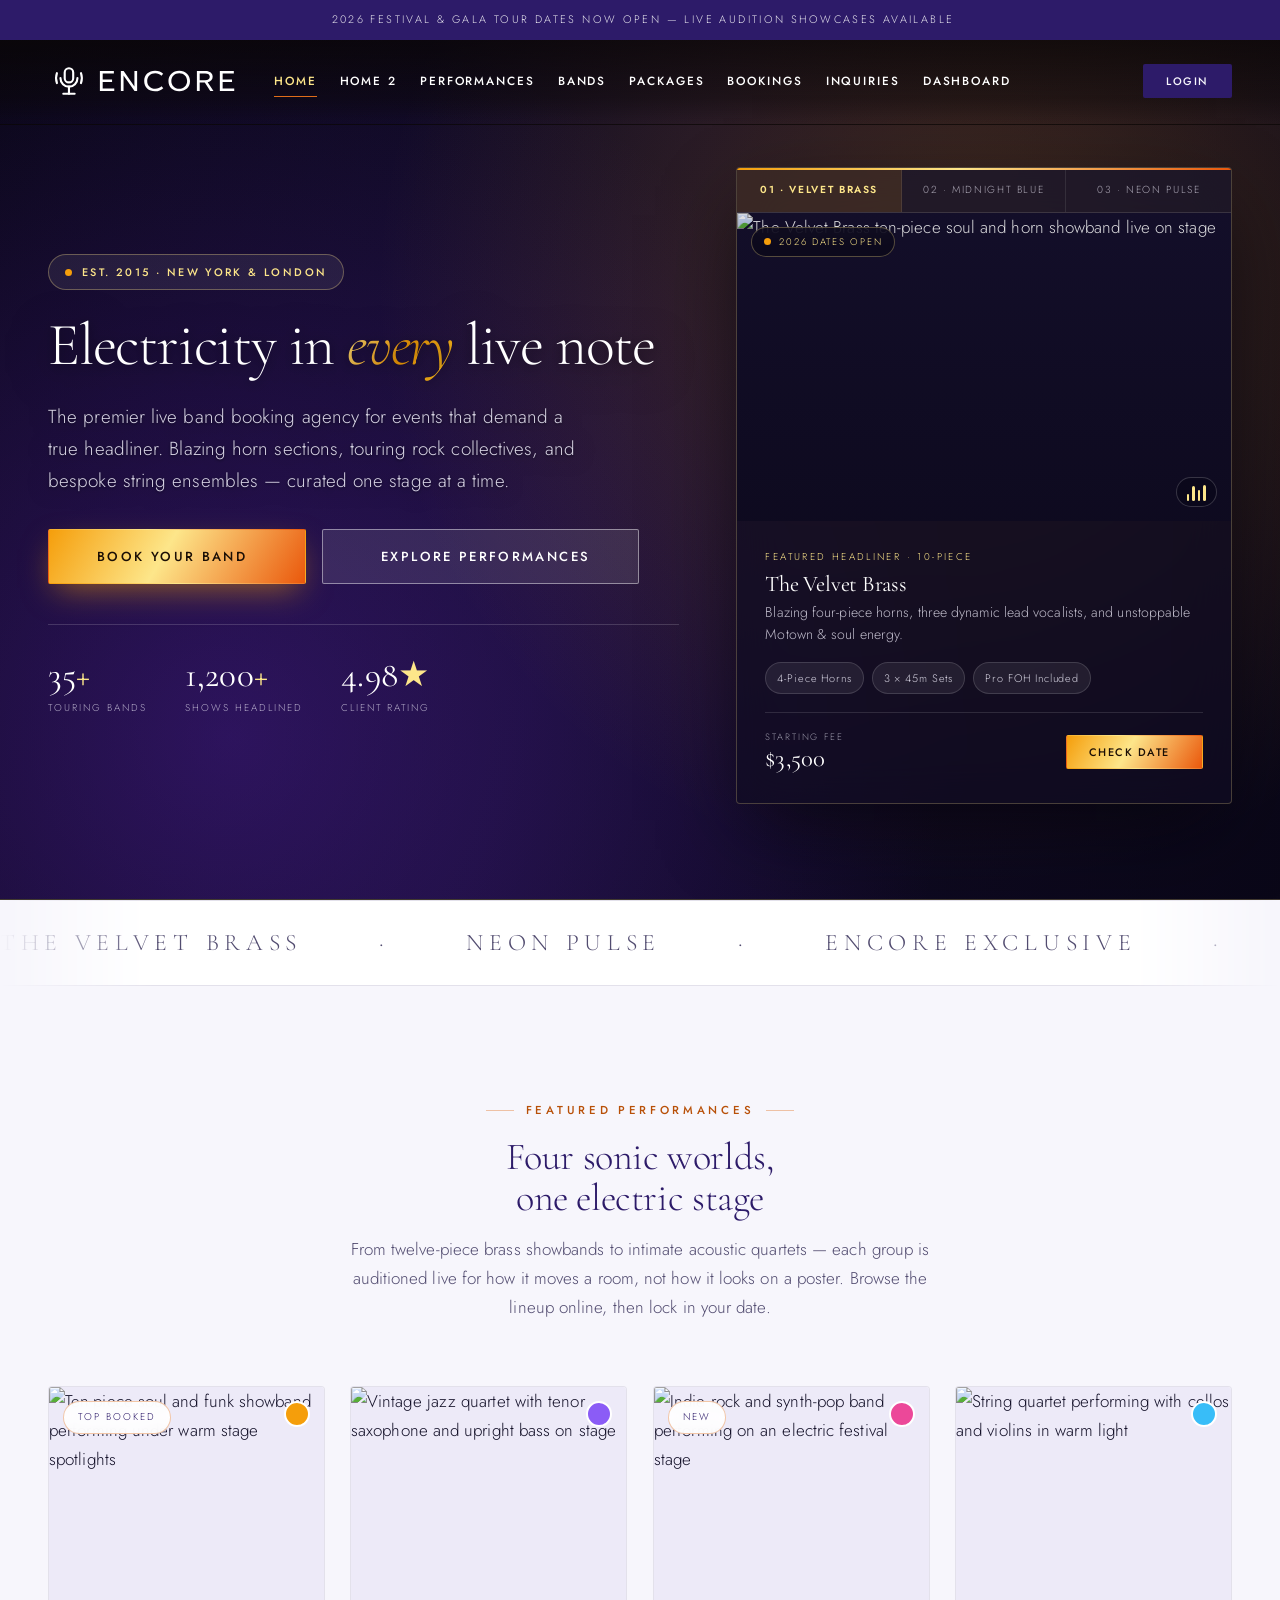
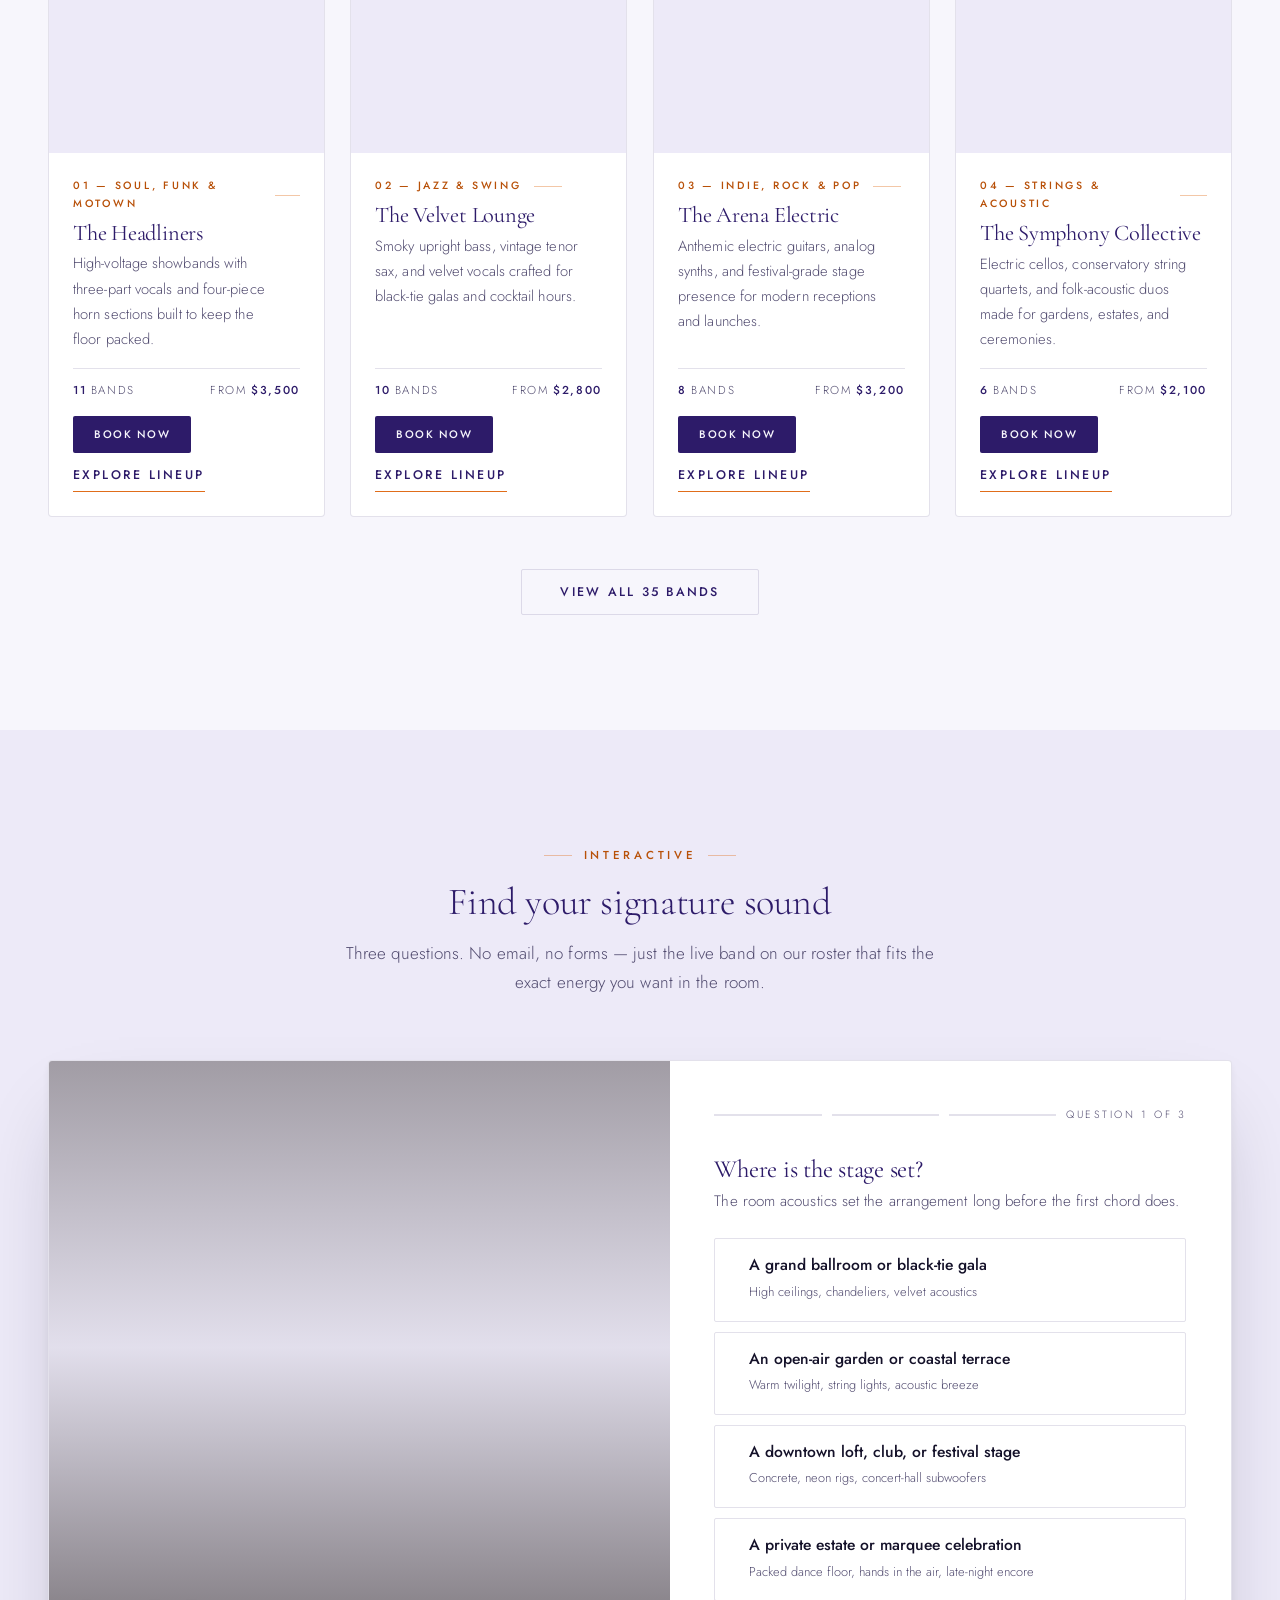
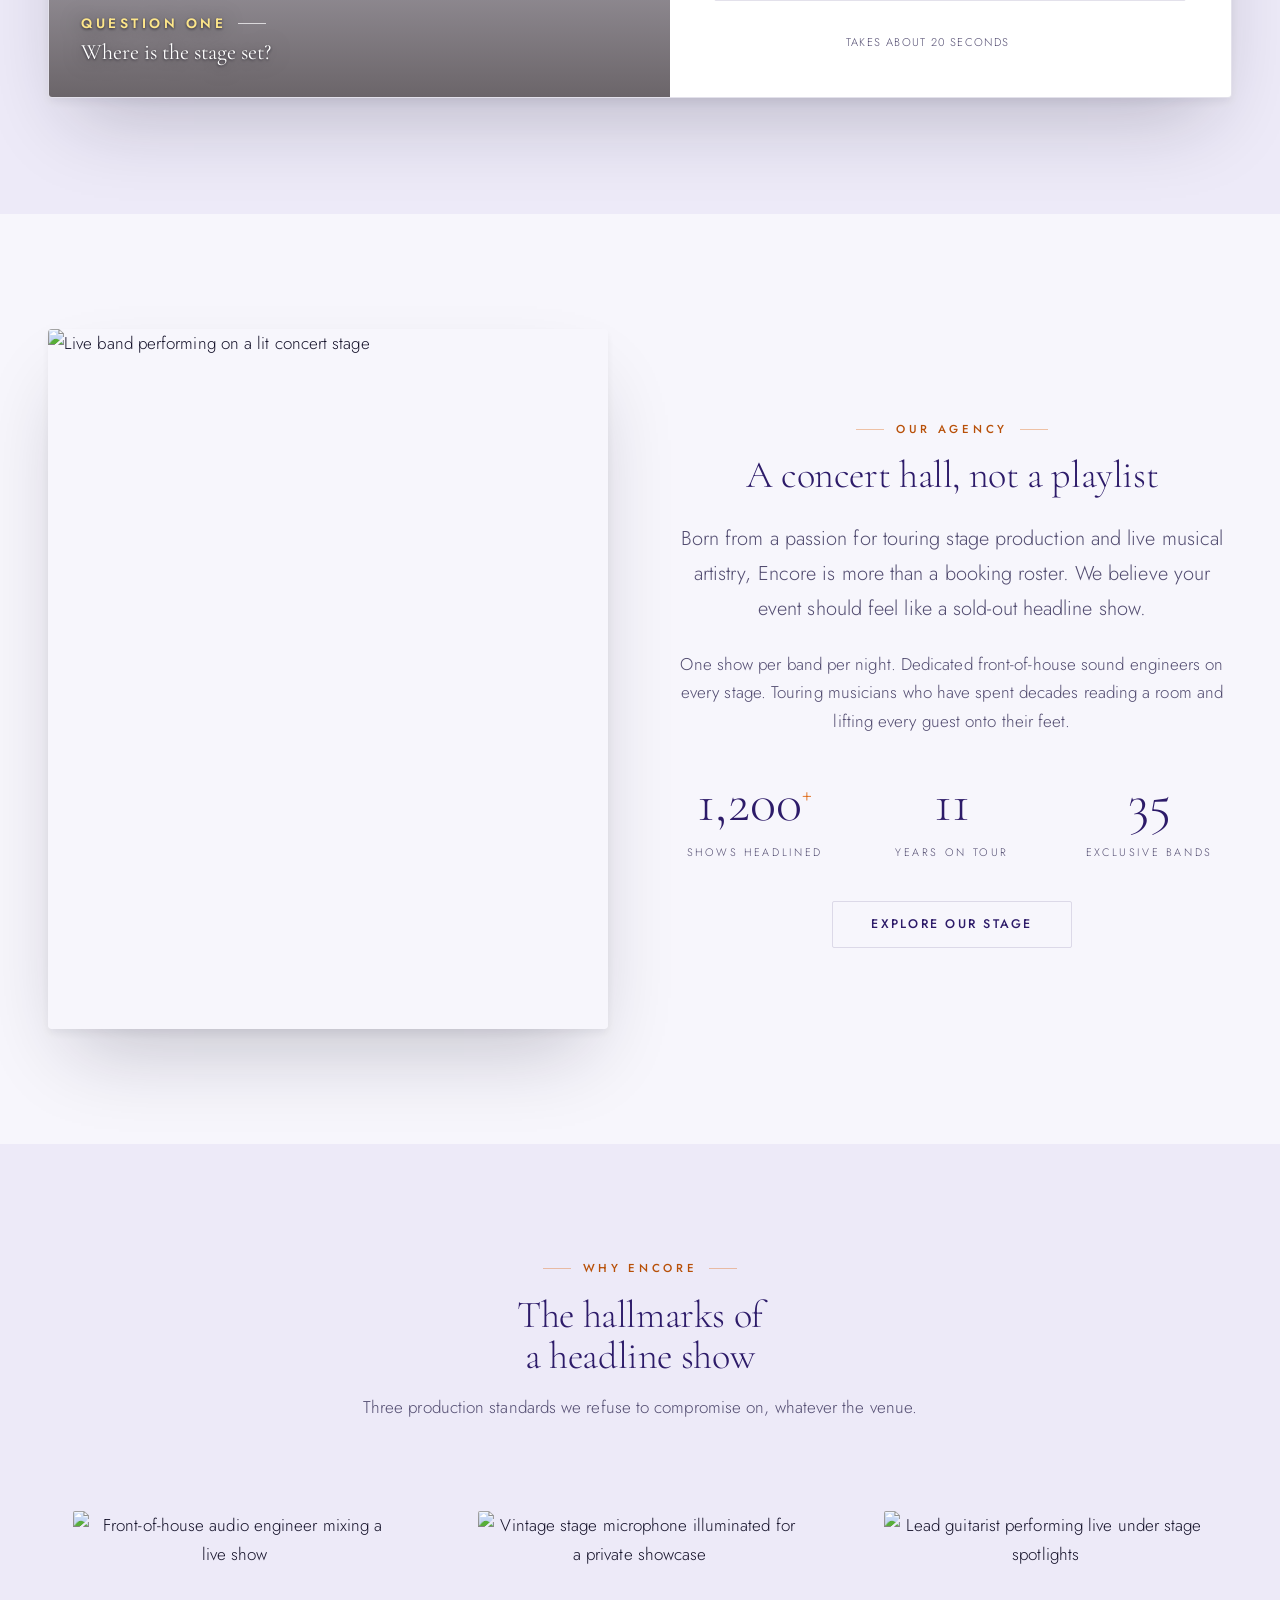
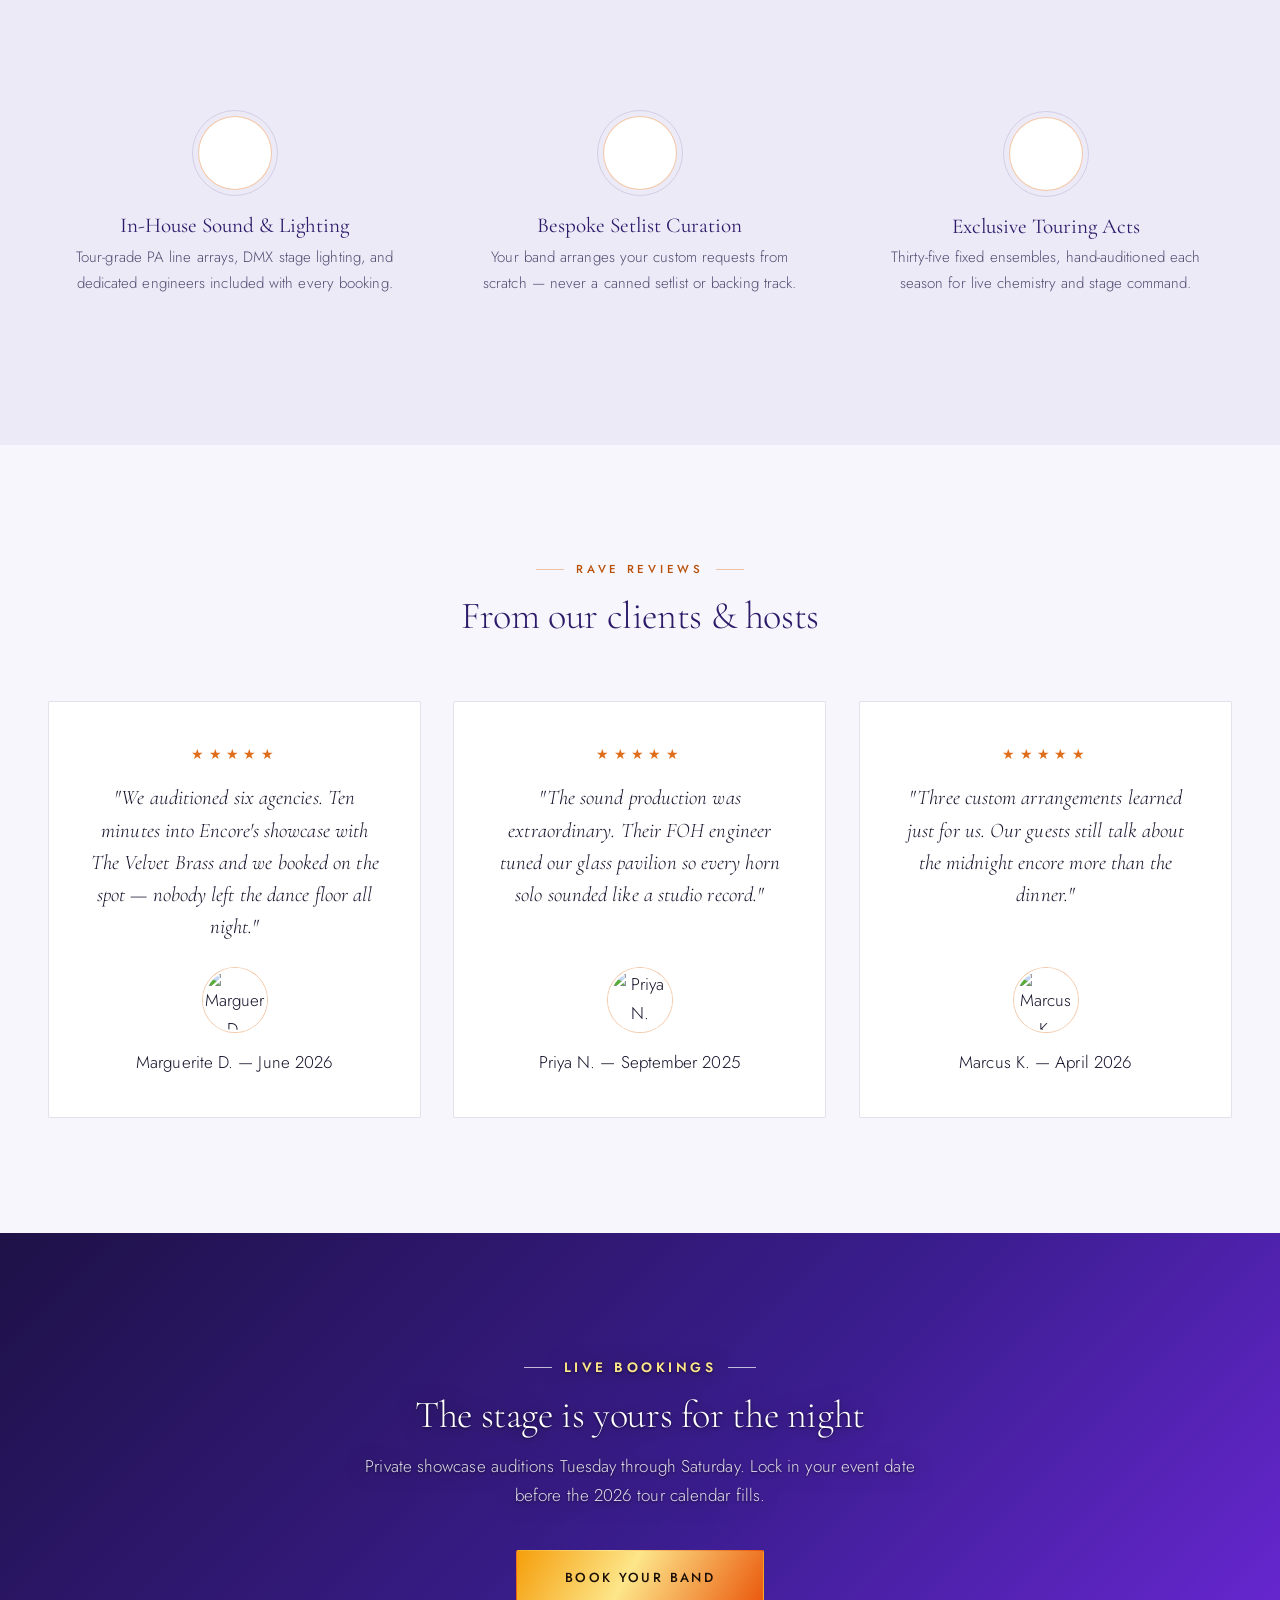
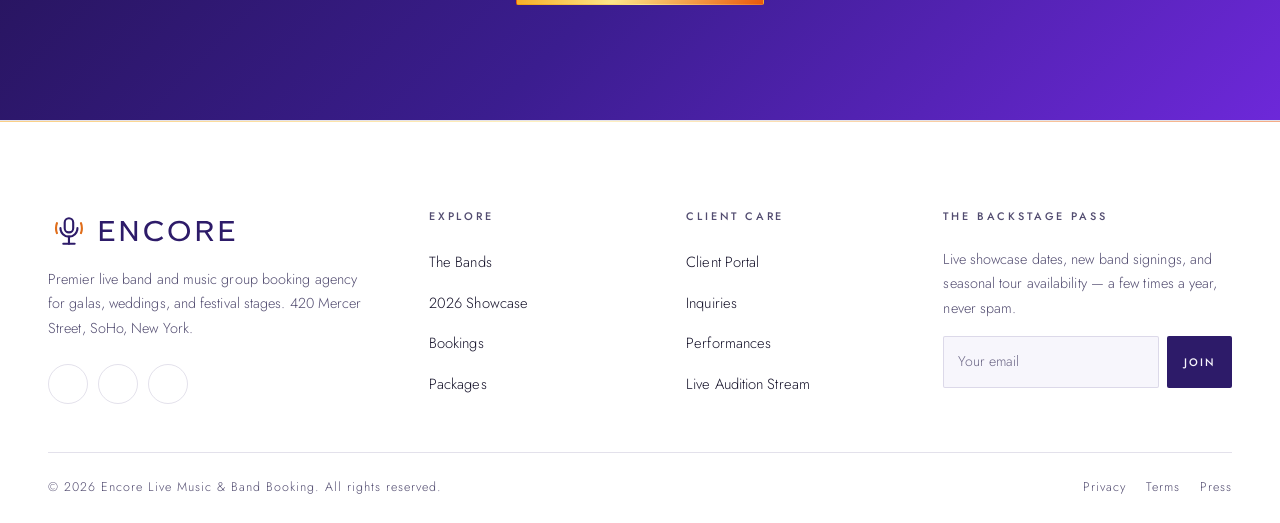
==== index.html @ 3a96b316 "First commit: Encore live band and music group booking website" ====
<!DOCTYPE html>
<html lang="en">

<head>
  <meta charset="UTF-8">
  <meta name="viewport" content="width=device-width, initial-scale=1.0">
  <title>Encore — Live Band &amp; Music Group Booking</title>
  <meta name="description"
    content="Premier live band and music group booking agency. Headliner showbands, jazz ensembles, indie rock acts, and full concert production for unforgettable events.">
  <link rel="preconnect" href="https://fonts.googleapis.com">
  <link rel="preconnect" href="https://fonts.gstatic.com" crossorigin>
  <link rel="icon" type="image/svg+xml" href="assets/images/favicon.svg">
  <link rel="stylesheet" href="assets/css/style.css">
  <link rel="stylesheet" href="assets/css/rtl.css">
  <script src="https://unpkg.com/@phosphor-icons/web"></script>
</head>

<body>
  <div class="scroll-progress"></div>

  <!-- Announcement -->
  <div class="topbar">
    <i class="ph-light ph-sparkle"></i> 2026 Festival &amp; Gala Tour Dates Now Open — Live Audition Showcases Available
  </div>

  <!-- Navbar -->
  <header class="navbar">
    <div class="container nav-container">
      <a href="index.html" class="nav-logo"><img src="assets/images/encore-logo.svg" alt="Encore Live Band Booking" class="logo-img" width="197" height="40"></a>

      <nav class="nav-menu">
        <a href="index.html" class="nav-link active">Home</a>
        <a href="home2.html" class="nav-link">Home 2</a>
        <a href="performances.html" class="nav-link">Performances</a>
        <a href="bands.html" class="nav-link">Bands</a>
        <a href="packages.html" class="nav-link">Packages</a>
        <a href="bookings.html" class="nav-link">Bookings</a>
        <a href="inquiries.html" class="nav-link">Inquiries</a>
        <a href="dashboard.html" class="nav-link">Dashboard</a>
      </nav>

      <div class="nav-actions">
        <button class="icon-btn rtl-toggle" aria-label="Toggle text direction"><i
            class="ph-light ph-arrows-left-right"></i></button>
        <button class="icon-btn theme-toggle" aria-label="Toggle theme"><i class="ph-light ph-moon"></i></button>
        <a href="login.html" class="btn btn-primary btn-sm nav-cta">Login</a>
        <button class="icon-btn hamburger" aria-label="Open menu" aria-expanded="false"><i
            class="ph-light ph-list"></i></button>
      </div>
    </div>
  </header>

  <!-- Mobile Drawer -->
  <div class="mobile-drawer">
    <button class="icon-btn drawer-close" aria-label="Close menu"><i class="ph-light ph-x"></i></button>
    <nav class="drawer-menu">
      <a href="index.html" class="drawer-link active">Home</a>
      <a href="home2.html" class="drawer-link">Home 2</a>
      <a href="performances.html" class="drawer-link">Performances</a>
      <a href="bands.html" class="drawer-link">Bands</a>
      <a href="packages.html" class="drawer-link">Packages</a>
      <a href="bookings.html" class="drawer-link">Bookings</a>
      <a href="inquiries.html" class="drawer-link">Inquiries</a>
      <a href="dashboard.html" class="drawer-link">Dashboard</a>
    </nav>
    <div class="drawer-actions">
      <button class="icon-btn rtl-toggle" aria-label="Toggle text direction"><i
          class="ph-light ph-arrows-left-right"></i></button>
      <button class="icon-btn theme-toggle" aria-label="Toggle theme"><i class="ph-light ph-moon"></i></button>
      <a href="login.html" class="btn btn-primary btn-sm">Login</a>
    </div>
  </div>
  <div class="overlay"></div>

  <!-- Hero -->
  <section class="hero">
    <div class="hero-media" style="background-image: url('https://images.unsplash.com/photo-1501386761578-eac5c94b800a?q=80&w=2070&auto=format&fit=crop');">
    </div>
    <div class="container hero-grid">
      <div class="hero-content fade-in">
        <span class="hero-badge"><span class="live-dot" aria-hidden="true"></span> Est. 2015 &middot; New York &amp; London</span>
        <h1>Electricity in <em>every</em> live note</h1>
        <p>The premier live band booking agency for events that demand a true headliner. Blazing horn sections, touring
          rock collectives, and bespoke string ensembles — curated one stage at a time.</p>
        <div class="hero-actions">
          <a href="bookings.html" class="btn btn-gold btn-lg">Book Your Band <i class="ph-light ph-arrow-right"></i></a>
          <a href="#collections" class="btn btn-light btn-lg"><i class="ph-light ph-play-circle"></i> Explore Performances</a>
        </div>

        <div class="hero-metrics">
          <div>
            <div class="hero-metric-num">35<span>+</span></div>
            <div class="hero-metric-label">Touring Bands</div>
          </div>
          <div>
            <div class="hero-metric-num">1,200<span>+</span></div>
            <div class="hero-metric-label">Shows Headlined</div>
          </div>
          <div>
            <div class="hero-metric-num">4.98<span>★</span></div>
            <div class="hero-metric-label">Client Rating</div>
          </div>
        </div>
      </div>

      <!-- VIP Headliner Spotlight Deck -->
      <aside class="hero-showcase fade-in" data-hero-deck aria-label="Featured live bands">
        <div class="hero-deck-tabs" role="tablist" aria-label="Select featured band">
          <button type="button" class="hero-deck-tab is-active" role="tab" aria-selected="true" data-act="velvet">01 · Velvet Brass</button>
          <button type="button" class="hero-deck-tab" role="tab" aria-selected="false" data-act="midnight">02 · Midnight Blue</button>
          <button type="button" class="hero-deck-tab" role="tab" aria-selected="false" data-act="neon">03 · Neon Pulse</button>
        </div>

        <div class="hero-deck-media">
          <span class="hero-deck-status"><span class="live-dot" aria-hidden="true"></span> <span data-deck-status>2026 Dates Open</span></span>
          <img src="https://images.unsplash.com/photo-1459749411175-04bf5292ceea?q=80&w=1200&auto=format&fit=crop"
            alt="The Velvet Brass ten-piece soul and horn showband live on stage" data-deck-img>
          <div class="eq-bars" aria-hidden="true">
            <span></span><span></span><span></span><span></span>
          </div>
        </div>

        <div class="hero-deck-body">
          <span class="hero-deck-tag" data-deck-tag>Featured Headliner &middot; 10-Piece</span>
          <h3 data-deck-name>The Velvet Brass</h3>
          <p class="hero-deck-desc" data-deck-desc>Blazing four-piece horns, three dynamic lead vocalists, and unstoppable Motown &amp; soul energy.</p>
          <div class="hero-deck-specs" data-deck-specs>
            <span>4-Piece Horns</span>
            <span>3 &times; 45m Sets</span>
            <span>Pro FOH Included</span>
          </div>
          <div class="hero-deck-foot">
            <div class="hero-deck-price">
              <small>Starting Fee</small>
              <strong data-deck-price>$3,500</strong>
            </div>
            <a href="bookings.html?gown=The%20Velvet%20Brass&amp;order=1" class="btn btn-gold btn-sm" data-deck-cta>Check Date <i class="ph-light ph-arrow-right"></i></a>
          </div>
        </div>
      </aside>
    </div>
  </section>

  <!-- Band & Roster marquee -->
  <div class="marquee" aria-hidden="true">
    <div class="marquee-track">
      <span>The Velvet Brass</span><span>&middot;</span><span>Neon Pulse</span><span>&middot;</span>
      <span>Encore Exclusive</span><span>&middot;</span><span>Midnight Blue Quartet</span><span>&middot;</span>
      <span>Aether Strings</span><span>&middot;</span>
      <span>The Velvet Brass</span><span>&middot;</span><span>Neon Pulse</span><span>&middot;</span>
      <span>Encore Exclusive</span><span>&middot;</span><span>Midnight Blue Quartet</span><span>&middot;</span>
      <span>Aether Strings</span><span>&middot;</span>
    </div>
  </div>

  <!-- Featured Performance Lineups -->
  <section class="section" id="collections">
    <div class="container">
      <div class="section-header" data-reveal>
        <span class="eyebrow">Featured Performances</span>
        <h2>Four sonic worlds, one electric stage</h2>
        <p>From twelve-piece brass showbands to intimate acoustic quartets — each group is auditioned live for how it
          moves a room, not how it looks on a poster. Browse the lineup online, then lock in your date.</p>
      </div>

      <div class="collection-cards">
        <article class="collection-card" data-reveal style="--delay: 0ms">
          <a href="bands.html#classic" class="collection-media">
            <span class="badge badge-float">Top Booked</span>
            <span class="collection-swatch" style="background:#F59E0B" aria-hidden="true"></span>
            <img src="https://images.unsplash.com/photo-1459749411175-04bf5292ceea?q=80&w=1200&auto=format&fit=crop"
              alt="Ten-piece soul and funk showband performing under warm stage spotlights" loading="lazy">
          </a>
          <div class="collection-body">
            <span class="eyebrow eyebrow-start">01 — Soul, Funk &amp; Motown</span>
            <h3>The Headliners</h3>
            <p>High-voltage showbands with three-part vocals and four-piece horn sections built to keep the floor packed.</p>
            <div class="collection-meta"><span><b>11</b> bands</span><span>From <b>$3,500</b></span></div>
            <div class="collection-actions">
              <a href="bookings.html?collection=The%20Headliners&amp;order=1"
                class="btn btn-primary btn-sm">Book Now</a>
              <a href="bands.html#classic" class="link-underline">Explore Lineup</a>
            </div>
          </div>
        </article>

        <article class="collection-card" data-reveal style="--delay: 100ms">
          <a href="bands.html#romantic" class="collection-media">
            <span class="collection-swatch" style="background:#8B5CF6" aria-hidden="true"></span>
            <img src="https://images.unsplash.com/photo-1511192336575-5a79af67a629?q=80&w=1200&auto=format&fit=crop"
              alt="Vintage jazz quartet with tenor saxophone and upright bass on stage" loading="lazy">
          </a>
          <div class="collection-body">
            <span class="eyebrow eyebrow-start">02 — Jazz &amp; Swing</span>
            <h3>The Velvet Lounge</h3>
            <p>Smoky upright bass, vintage tenor sax, and velvet vocals crafted for black-tie galas and cocktail hours.</p>
            <div class="collection-meta"><span><b>10</b> bands</span><span>From <b>$2,800</b></span></div>
            <div class="collection-actions">
              <a href="bookings.html?collection=The%20Velvet%20Lounge&amp;order=1"
                class="btn btn-primary btn-sm">Book Now</a>
              <a href="bands.html#romantic" class="link-underline">Explore Lineup</a>
            </div>
          </div>
        </article>

        <article class="collection-card" data-reveal style="--delay: 200ms">
          <a href="bands.html#modern" class="collection-media">
            <span class="badge badge-float">New</span>
            <span class="collection-swatch" style="background:#EC4899" aria-hidden="true"></span>
            <img src="https://images.unsplash.com/photo-1470225620780-dba8ba36b745?q=80&w=1200&auto=format&fit=crop"
              alt="Indie rock and synth-pop band performing on an electric festival stage" loading="lazy">
          </a>
          <div class="collection-body">
            <span class="eyebrow eyebrow-start">03 — Indie, Rock &amp; Pop</span>
            <h3>The Arena Electric</h3>
            <p>Anthemic electric guitars, analog synths, and festival-grade stage presence for modern receptions and launches.</p>
            <div class="collection-meta"><span><b>8</b> bands</span><span>From <b>$3,200</b></span></div>
            <div class="collection-actions">
              <a href="bookings.html?collection=The%20Arena%20Electric&amp;order=1"
                class="btn btn-primary btn-sm">Book Now</a>
              <a href="bands.html#modern" class="link-underline">Explore Lineup</a>
            </div>
          </div>
        </article>

        <article class="collection-card" data-reveal style="--delay: 300ms">
          <a href="bands.html#ethereal" class="collection-media">
            <span class="collection-swatch" style="background:#38BDF8" aria-hidden="true"></span>
            <img src="https://images.unsplash.com/photo-1465847899084-d164df4dedc6?q=80&w=1200&auto=format&fit=crop"
              alt="String quartet performing with cellos and violins in warm light" loading="lazy">
          </a>
          <div class="collection-body">
            <span class="eyebrow eyebrow-start">04 — Strings &amp; Acoustic</span>
            <h3>The Symphony Collective</h3>
            <p>Electric cellos, conservatory string quartets, and folk-acoustic duos made for gardens, estates, and ceremonies.</p>
            <div class="collection-meta"><span><b>6</b> bands</span><span>From <b>$2,100</b></span></div>
            <div class="collection-actions">
              <a href="bookings.html?collection=The%20Symphony%20Collective&amp;order=1"
                class="btn btn-primary btn-sm">Book Now</a>
              <a href="bands.html#ethereal" class="link-underline">Explore Lineup</a>
            </div>
          </div>
        </article>
      </div>

      <div class="section-foot" data-reveal>
        <a href="bands.html" class="btn btn-outline">View All 35 Bands</a>
      </div>
    </div>
  </section>

  <!-- ===================================================
       INTERACTIVE — Sound & Band Finder
       =================================================== -->
  <section class="section section-alt" id="finder">
    <div class="container">
      <div class="section-header" data-reveal>
        <span class="eyebrow">Interactive</span>
        <h2>Find your signature sound</h2>
        <p>Three questions. No email, no forms — just the live band on our roster that fits the exact energy you want in
          the room.</p>
      </div>

      <div class="finder" data-finder data-reveal="zoom">

        <!-- Visual side -->
        <div class="finder-visual">
          <div class="fv-img is-active" data-key="classic"
            style="background-image: url('https://images.unsplash.com/photo-1501386761578-eac5c94b800a?q=80&w=1600&auto=format&fit=crop');">
          </div>
          <div class="fv-img" data-key="romantic"
            style="background-image: url('https://images.unsplash.com/photo-1511192336575-5a79af67a629?q=80&w=1600&auto=format&fit=crop');">
          </div>
          <div class="fv-img" data-key="modern"
            style="background-image: url('https://images.unsplash.com/photo-1470225620780-dba8ba36b745?q=80&w=1600&auto=format&fit=crop');">
          </div>
          <div class="fv-img" data-key="ethereal"
            style="background-image: url('https://images.unsplash.com/photo-1465847899084-d164df4dedc6?q=80&w=1600&auto=format&fit=crop');">
          </div>

          <div class="finder-visual-caption">
            <span class="eyebrow eyebrow-start" data-fv-tag>Encore Roster</span>
            <h4 data-fv-title>Your soundcheck begins here</h4>
          </div>
        </div>

        <!-- Panel side -->
        <div class="finder-panel">
          <div class="finder-progress">
            <span class="dot"></span>
            <span class="dot"></span>
            <span class="dot"></span>
            <span class="finder-step-count">Question 1 of 3</span>
          </div>

          <!-- Step 1 -->
          <div class="finder-step is-active" data-visual="classic" data-cap-tag="Question one"
            data-cap-title="Where is the stage set?">
            <h3>Where is the stage set?</h3>
            <p>The room acoustics set the arrangement long before the first chord does.</p>
            <div class="finder-options">
              <button type="button" class="finder-option" data-value="romantic">
                <i class="ph-light ph-champagne"></i>
                <span><strong>A grand ballroom or black-tie gala</strong><small>High ceilings, chandeliers, velvet
                    acoustics</small></span>
                <i class="ph-light ph-caret-right chev"></i>
              </button>
              <button type="button" class="finder-option" data-value="ethereal">
                <i class="ph-light ph-tree-palm"></i>
                <span><strong>An open-air garden or coastal terrace</strong><small>Warm twilight, string lights, acoustic
                    breeze</small></span>
                <i class="ph-light ph-caret-right chev"></i>
              </button>
              <button type="button" class="finder-option" data-value="modern">
                <i class="ph-light ph-buildings"></i>
                <span><strong>A downtown loft, club, or festival stage</strong><small>Concrete, neon rigs, concert-hall
                    subwoofers</small></span>
                <i class="ph-light ph-caret-right chev"></i>
              </button>
              <button type="button" class="finder-option" data-value="classic">
                <i class="ph-light ph-confetti"></i>
                <span><strong>A private estate or marquee celebration</strong><small>Packed dance floor, hands in the air,
                    late-night encore</small></span>
                <i class="ph-light ph-caret-right chev"></i>
              </button>
            </div>
          </div>

          <!-- Step 2 -->
          <div class="finder-step" data-visual="romantic" data-cap-tag="Question two"
            data-cap-title="What energy should fill the room?">
            <h3>What energy should fill the room?</h3>
            <p>Every event host describes the vibe differently. There is no wrong tempo.</p>
            <div class="finder-options">
              <button type="button" class="finder-option" data-value="classic">
                <i class="ph-light ph-fire"></i>
                <span><strong>Brass-powered and unstoppable</strong><small>Ten-piece funk, soul, and wall-to-wall
                    dancing</small></span>
                <i class="ph-light ph-caret-right chev"></i>
              </button>
              <button type="button" class="finder-option" data-value="romantic">
                <i class="ph-light ph-vinyl-record"></i>
                <span><strong>Smooth, vintage, cinematic</strong><small>Warm horns and upright swing you feel in your
                    chest</small></span>
                <i class="ph-light ph-caret-right chev"></i>
              </button>
              <button type="button" class="finder-option" data-value="modern">
                <i class="ph-light ph-lightning"></i>
                <span><strong>High-voltage festival rock &amp; pop</strong><small>Electric guitars, synth drops, stadium
                    choruses</small></span>
                <i class="ph-light ph-caret-right chev"></i>
              </button>
              <button type="button" class="finder-option" data-value="ethereal">
                <i class="ph-light ph-music-notes"></i>
                <span><strong>Intimate, soaring, unplugged</strong><small>Layered strings and harmonies that hush the
                    crowd</small></span>
                <i class="ph-light ph-caret-right chev"></i>
              </button>
            </div>
          </div>

          <!-- Step 3 -->
          <div class="finder-step" data-visual="modern" data-cap-tag="Question three"
            data-cap-title="What moment do you want remembered?">
            <h3>What moment do you want remembered?</h3>
            <p>The one highlight your guests talk about on the ride home.</p>
            <div class="finder-options">
              <button type="button" class="finder-option" data-value="romantic">
                <i class="ph-light ph-microphone-stage"></i>
                <span><strong>The opening spotlight</strong><small>The first saxophone solo that turns every head in the
                    room</small></span>
                <i class="ph-light ph-caret-right chev"></i>
              </button>
              <button type="button" class="finder-option" data-value="classic">
                <i class="ph-light ph-speaker-high"></i>
                <span><strong>The packed encore</strong><small>Two hundred guests chanting for one last song at
                    midnight</small></span>
                <i class="ph-light ph-caret-right chev"></i>
              </button>
              <button type="button" class="finder-option" data-value="modern">
                <i class="ph-light ph-guitar"></i>
                <span><strong>The midnight mashup</strong><small>Seamless live transitions and electric guitar
                    solos</small></span>
                <i class="ph-light ph-caret-right chev"></i>
              </button>
              <button type="button" class="finder-option" data-value="ethereal">
                <i class="ph-light ph-sun-horizon"></i>
                <span><strong>The golden-hour serenade</strong><small>Cello and acoustic harmonies as the sun goes
                    down</small></span>
                <i class="ph-light ph-caret-right chev"></i>
              </button>
            </div>
          </div>

          <!-- Result -->
          <div class="finder-result">
            <span class="result-tag" data-result-tag>Your headliner match</span>
            <h3 data-result-name>The Velvet Brass</h3>
            <p class="result-copy" data-result-copy></p>

            <dl class="result-meta" data-result-meta></dl>

            <div class="finder-result-actions">
              <a href="bookings.html" class="btn btn-primary" data-result-book>Book this band</a>
              <a href="bands.html" class="btn btn-outline">See the full roster</a>
            </div>
          </div>

          <div class="finder-foot">
            <button type="button" class="finder-back is-hidden">
              <i class="ph-light ph-arrow-left"></i> Back
            </button>
            <span class="finder-hint">Takes about 20 seconds</span>
            <button type="button" class="finder-back" data-finder-restart>
              Start over <i class="ph-light ph-arrow-clockwise"></i>
            </button>
          </div>
        </div>
      </div>
    </div>
  </section>

  <!-- Our Story -->
  <section class="section">
    <div class="container">
      <div class="split split-story">
        <div data-reveal="left">
          <img src="https://images.unsplash.com/photo-1516450360452-9312f5e86fc7?q=80&w=1200&auto=format&fit=crop" alt="Live band performing on a lit concert stage"
            style="border-radius: var(--radius-lg); box-shadow: var(--shadow-lg); aspect-ratio: 4/5; object-fit: cover; width: 100%;">
        </div>
        <div data-reveal="right">
          <span class="eyebrow eyebrow-start">Our Agency</span>
          <h2 style="margin-bottom: var(--spacing-3);">A concert hall, not a playlist</h2>
          <p class="lead" style="margin-bottom: var(--spacing-3);">
            Born from a passion for touring stage production and live musical artistry, Encore is more than a booking
            roster. We believe your event should feel like a sold-out headline show.
          </p>
          <p style="color: var(--muted); margin-bottom: var(--spacing-5);">
            One show per band per night. Dedicated front-of-house sound engineers on every stage. Touring musicians who
            have spent decades reading a room and lifting every guest onto their feet.
          </p>

          <div class="stats-row" style="text-align: left; margin-bottom: var(--spacing-5);">
            <div>
              <div class="stat-num"><span data-count="1200">0</span><sup>+</sup></div>
              <div class="stat-label">Shows headlined</div>
            </div>
            <div>
              <div class="stat-num"><span data-count="11">0</span></div>
              <div class="stat-label">Years on tour</div>
            </div>
            <div>
              <div class="stat-num"><span data-count="35">0</span></div>
              <div class="stat-label">Exclusive bands</div>
            </div>
          </div>

          <a href="performances.html" class="btn btn-outline">Explore Our Stage</a>
        </div>
      </div>
    </div>
  </section>

  <!-- Why Encore -->
  <section class="section section-alt">
    <div class="container">
      <div class="section-header" data-reveal>
        <span class="eyebrow">Why Encore</span>
        <h2>The hallmarks of a headline show</h2>
        <p>Three production standards we refuse to compromise on, whatever the venue.</p>
      </div>

      <div class="features-grid">
        <div class="feature" data-reveal style="--delay: 0ms">
          <div class="feature-media"><img src="https://images.unsplash.com/photo-1598488035139-bdbb2231ce04?q=80&w=1000&auto=format&fit=crop"
              alt="Front-of-house audio engineer mixing a live show" loading="lazy"></div>
          <div class="feature-icon"><i class="ph-light ph-faders"></i></div>
          <h4>In-House Sound &amp; Lighting</h4>
          <p>Tour-grade PA line arrays, DMX stage lighting, and dedicated engineers included with every booking.</p>
        </div>
        <div class="feature" data-reveal style="--delay: 100ms">
          <div class="feature-media"><img src="https://images.unsplash.com/photo-1511671782779-c97d3d27a1d4?q=80&w=1000&auto=format&fit=crop"
              alt="Vintage stage microphone illuminated for a private showcase" loading="lazy"></div>
          <div class="feature-icon"><i class="ph-light ph-microphone-stage"></i></div>
          <h4>Bespoke Setlist Curation</h4>
          <p>Your band arranges your custom requests from scratch — never a canned setlist or backing track.</p>
        </div>
        <div class="feature" data-reveal style="--delay: 200ms">
          <div class="feature-media"><img src="https://images.unsplash.com/photo-1493225457124-a3eb161ffa5f?q=80&w=1000&auto=format&fit=crop"
              alt="Lead guitarist performing live under stage spotlights" loading="lazy"></div>
          <div class="feature-icon"><i class="ph-light ph-crown"></i></div>
          <h4>Exclusive Touring Acts</h4>
          <p>Thirty-five fixed ensembles, hand-auditioned each season for live chemistry and stage command.</p>
        </div>

      </div>
    </div>
  </section>

  <!-- Testimonials -->
  <section class="section">
    <div class="container">
      <div class="section-header" data-reveal>
        <span class="eyebrow">Rave Reviews</span>
        <h2>From our clients &amp; hosts</h2>
      </div>
      <div class="testimonials-grid">
        <div class="quote-card" data-reveal style="--delay: 0ms">
          <div class="stars">★★★★★</div>
          <blockquote>"We auditioned six agencies. Ten minutes into Encore's showcase with The Velvet Brass and we booked
            on the spot — nobody left the dance floor all night."</blockquote>
          <img class="quote-avatar" src="https://images.unsplash.com/photo-1534528741775-53994a69daeb?q=80&w=400&auto=format&fit=crop" alt="Marguerite D."
            loading="lazy">
          Marguerite D. — June 2026
        </div>
        <div class="quote-card" data-reveal style="--delay: 120ms">
          <div class="stars">★★★★★</div>
          <blockquote>"The sound production was extraordinary. Their FOH engineer tuned our glass pavilion so every horn
            solo sounded like a studio record."</blockquote>
          <img class="quote-avatar" src="https://images.unsplash.com/photo-1517841905240-472988babdf9?q=80&w=400&auto=format&fit=crop" alt="Priya N." loading="lazy">
          Priya N. — September 2025
        </div>
        <div class="quote-card" data-reveal style="--delay: 240ms">
          <div class="stars">★★★★★</div>
          <blockquote>"Three custom arrangements learned just for us. Our guests still talk about the midnight encore more
            than the dinner."</blockquote>
          <img class="quote-avatar" src="https://images.unsplash.com/photo-1507003211169-0a1dd7228f2d?q=80&w=400&auto=format&fit=crop" alt="Marcus K." loading="lazy">
          Marcus K. — April 2026
        </div>
      </div>
    </div>
  </section>

  <!-- CTA band -->
  <section class="cta-band cta-index">
    <div class="container" data-reveal="fade">
      <span class="eyebrow">Live Bookings</span>
      <h2>The stage is yours for the night</h2>
      <p>Private showcase auditions Tuesday through Saturday. Lock in your event date before the 2026 tour calendar fills.</p>
      <a href="bookings.html" class="btn btn-gold btn-lg">Book Your Band</a>
    </div>
  </section>

  <!-- Footer -->
  <footer class="footer">
    <div class="container">
      <div class="footer-grid">
        <div class="footer-col">
          <a href="index.html" class="nav-logo"><img src="assets/images/encore-logo.svg" alt="Encore Live Band Booking" class="logo-img" width="197" height="40"></a>
          <p>Premier live band and music group booking agency for galas, weddings, and festival stages. 420 Mercer Street, SoHo, New York.</p>
          <div class="social-row">
            <a href="#" aria-label="Instagram"><i class="ph-light ph-instagram-logo"></i></a>
            <a href="#" aria-label="Spotify"><i class="ph-light ph-spotify-logo"></i></a>
            <a href="#" aria-label="YouTube"><i class="ph-light ph-youtube-logo"></i></a>
          </div>
        </div>
        <div class="footer-col">
          <h4>Explore</h4>
          <ul>
            <li><a href="bands.html">The Bands</a></li>
            <li><a href="home2.html">2026 Showcase</a></li>
            <li><a href="bookings.html">Bookings</a></li>
            <li><a href="packages.html">Packages</a></li>
          </ul>
        </div>
        <div class="footer-col">
          <h4>Client Care</h4>
          <ul>
            <li><a href="login.html">Client Portal</a></li>
            <li><a href="inquiries.html">Inquiries</a></li>
            <li><a href="performances.html">Performances</a></li>
            <li><a href="coming-soon.html">Live Audition Stream</a></li>
          </ul>
        </div>
        <div class="footer-col">
          <h4>The Backstage Pass</h4>
          <p>Live showcase dates, new band signings, and seasonal tour availability — a few times a year, never spam.</p>
          <form class="newsletter-form">
            <input type="email" placeholder="Your email" class="form-control" aria-label="Email address" required>
            <button type="submit" class="btn btn-primary">Join</button>
          </form>
        </div>
      </div>
      <div class="footer-bottom">
        <p>&copy; 2026 Encore Live Music &amp; Band Booking. All rights reserved.</p>
        <div class="legal">
          <a href="#">Privacy</a>
          <a href="#">Terms</a>
          <a href="inquiries.html">Press</a>
        </div>
        <!-- GA_TAG -->
      </div>
    </div>
  </footer>

  <script src="assets/js/main.js"></script>
</body>

</html>
---- assets/css/style.css ----
/*
  ENCORE — Live Band & Music Group Booking
  Design System v2 — "Stage Electric & Velvet Indigo"
  ---------------------------------------------
  Energetic luxury: studio alabaster, electric stage indigo,
  amber-gold spotlights, generous negative space, confident motion.
*/

@import url('https://fonts.googleapis.com/css2?family=Cormorant+Garamond:ital,wght@0,300;0,400;0,500;0,600;0,700;1,300;1,400&family=Jost:wght@200;300;400;500;600&display=swap');

/* ============================================================
   1. TOKENS
   ============================================================ */
:root {
  /* Surfaces */
  --bg-color: #F7F6FC;
  --surface: #FFFFFF;
  --surface-2: #EDEAF8;
  --card-bg: #FFFFFF;

  /* Ink */
  --text-color: #141129;
  /* Secondary text — darkened for AA+ contrast on light studio surfaces */
  --muted: #524C70;
  --primary-color: #2D1B69;
  --accent-color: #E06D1A;
  --accent-soft: #FAD5B3;
  /* Amber-gold for small text on light surfaces (AA contrast) */
  --accent-text: #B85008;
  /* Spotlight gold for text over photos — stays light in both themes */
  --on-image-gold: #FDE68A;
  --on-image-shadow: 0 1px 3px rgba(8,5,20,.65), 0 2px 20px rgba(8,5,20,.55);

  /* Lines & glass */
  --border-color: rgba(45, 27, 105, 0.13);
  --hairline: rgba(224, 109, 26, 0.38);
  --grid-line: rgba(45, 27, 105, 0.05);
  --header-bg: rgba(247, 246, 252, 0.78);
  --scrim: linear-gradient(180deg, rgba(11,8,26,.68) 0%, rgba(11,8,26,.42) 40%, rgba(11,8,26,.84) 100%);

  /* Gradients */
  --gold-grad: linear-gradient(120deg, #F59E0B 0%, #FDE68A 45%, #EA580C 100%);
  --rose-grad: linear-gradient(135deg, #1E1147 0%, #3B1D8F 55%, #6D28D9 100%);

  /* Type */
  --font-heading: 'Cormorant Garamond', 'Times New Roman', serif;
  --font-body: 'Jost', -apple-system, BlinkMacSystemFont, 'Segoe UI', sans-serif;

  /* Space (8pt) */
  --spacing-1: 8px;
  --spacing-2: 16px;
  --spacing-3: 24px;
  --spacing-4: 32px;
  --spacing-5: 40px;
  --spacing-6: 48px;
  --spacing-8: 64px;
  --spacing-12: 96px;
  --section-y: clamp(72px, 9vw, 140px);
  --gutter: clamp(20px, 4vw, 48px);

  /* Portal shell */
  --dash-rail: 260px;
  --dash-bar-h: 73px;

  /* Shape */
  --border-radius: 2px;
  --radius-lg: 4px;
  --radius-pill: 999px;

  /* Elevation */
  --shadow-sm: 0 1px 2px rgba(20, 17, 41, .05), 0 4px 12px rgba(20, 17, 41, .05);
  --shadow-md: 0 2px 4px rgba(20, 17, 41, .05), 0 18px 40px -12px rgba(20, 17, 41, .14);
  --shadow-lg: 0 4px 8px rgba(20, 17, 41, .06), 0 40px 80px -24px rgba(20, 17, 41, .24);
  --box-shadow: var(--shadow-md);

  /* Motion */
  --ease: cubic-bezier(.22, 1, .36, 1);
  --ease-soft: cubic-bezier(.4, 0, .2, 1);
  --transition: all .4s var(--ease);
}

[data-theme="dark"] {
  --bg-color: #0B0816;
  --surface: #130F24;
  --surface-2: #1B1533;
  --card-bg: #130F24;

  --text-color: #F4F2FF;
  --muted: #A39BC2;
  --primary-color: #F5F3FF;
  --accent-color: #F59E0B;
  --accent-soft: #78350F;
  --accent-text: #FBBF24;

  --border-color: rgba(244, 242, 255, 0.12);
  --hairline: rgba(245, 158, 11, 0.36);
  --grid-line: rgba(244, 242, 255, 0.045);
  --header-bg: rgba(11, 8, 22, 0.78);
  --scrim: linear-gradient(180deg, rgba(6,4,14,.75) 0%, rgba(6,4,14,.52) 40%, rgba(6,4,14,.88) 100%);

  --gold-grad: linear-gradient(120deg, #F59E0B 0%, #FDE68A 45%, #D97706 100%);
  --rose-grad: linear-gradient(135deg, #150C33 0%, #2D1B69 60%, #4C1D95 100%);

  --shadow-sm: 0 1px 2px rgba(0,0,0,.45);
  --shadow-md: 0 2px 4px rgba(0,0,0,.35), 0 18px 40px -12px rgba(0,0,0,.65);
  --shadow-lg: 0 4px 8px rgba(0,0,0,.4), 0 40px 80px -24px rgba(0,0,0,.8);
}

/* ============================================================
   2. RESET & BASE
   ============================================================ */
*, *::before, *::after { margin: 0; padding: 0; box-sizing: border-box; }

html { scroll-behavior: smooth; -webkit-text-size-adjust: 100%; }

body {
  font-family: var(--font-body);
  background-color: var(--bg-color);
  color: var(--text-color);
  font-size: clamp(.95rem, .92rem + .18vw, 1.0625rem);
  line-height: 1.7;
  font-weight: 300;
  letter-spacing: .005em;
  overflow-x: hidden;
  -webkit-font-smoothing: antialiased;
  -moz-osx-font-smoothing: grayscale;
  transition: background-color .5s var(--ease-soft), color .5s var(--ease-soft);
}

body.no-scroll { overflow: hidden; }

::selection { background: var(--accent-soft); color: var(--primary-color); }

img { max-width: 100%; height: auto; display: block; }
ul { list-style: none; }
a { text-decoration: none; color: inherit; transition: color .3s var(--ease-soft), opacity .3s var(--ease-soft); }
button, input, select, textarea { font: inherit; color: inherit; }

:focus-visible {
  outline: 2px solid var(--accent-color);
  outline-offset: 3px;
  border-radius: 2px;
}

/* Scrollbar */
::-webkit-scrollbar { width: 10px; height: 10px; }
::-webkit-scrollbar-track { background: var(--bg-color); }
::-webkit-scrollbar-thumb { background: var(--border-color); border-radius: 99px; border: 3px solid var(--bg-color); }
::-webkit-scrollbar-thumb:hover { background: var(--accent-color); }

/* Page load veil */
.page-veil {
  position: fixed; inset: 0; z-index: 9999;
  background: var(--bg-color);
  display: grid; place-items: center;
  pointer-events: none;
  animation: veilOut 1.1s var(--ease) .25s forwards;
}
.page-veil span {
  font-family: var(--font-heading);
  font-size: 1.5rem; letter-spacing: .5em; text-transform: uppercase;
  color: var(--accent-color);
  animation: veilMark 1.1s var(--ease) forwards;
}
@keyframes veilOut { to { opacity: 0; visibility: hidden; } }
@keyframes veilMark { 0% { opacity: 0; letter-spacing: .9em; } 60% { opacity: 1; } 100% { opacity: 0; } }

/* ============================================================
   3. TYPOGRAPHY
   ============================================================ */
h1, h2, h3, h4, h5, h6 {
  font-family: var(--font-heading);
  font-weight: 400;
  color: var(--primary-color);
  line-height: 1.08;
  letter-spacing: -.01em;
  text-wrap: balance;
}

h1 { font-size: clamp(2.15rem, 1.65rem + 2vw, 3.2rem); font-weight: 300; }
h2 { font-size: clamp(1.7rem, 1.35rem + 1.3vw, 2.45rem); font-weight: 300; }
h3 { font-size: clamp(1.22rem, 1.14rem + .35vw, 1.45rem); }
h4 { font-size: clamp(1.18rem, 1.1rem + .28vw, 1.35rem); letter-spacing: 0; }
h5 { font-size: 1.1rem; }
h6 { font-size: 1rem; }

p { text-wrap: pretty; }

.eyebrow {
  display: inline-flex;
  align-items: center;
  gap: 12px;
  font-family: var(--font-body);
  font-size: .72rem;
  font-weight: 500;
  text-transform: uppercase;
  letter-spacing: .32em;
  color: var(--accent-text);
  margin-bottom: var(--spacing-2);
}
.eyebrow::before, .eyebrow::after {
  content: '';
  width: 28px; height: 1px;
  background: var(--hairline);
}
.eyebrow.eyebrow-start::before { display: none; }
.eyebrow.eyebrow-end::after { display: none; }

/* Tag lines sitting on photos (hero, CTA bands, image captions, lookbook panes):
   bigger, heavier, light gold in both themes, with a soft shadow for legibility. */
.hero-content .eyebrow,
.cta-band .eyebrow,
.finder-visual-caption .eyebrow,
.pane-body .eyebrow,
.soon-inner .eyebrow {
  color: var(--on-image-gold);
  font-size: .85rem;
  font-weight: 600;
  letter-spacing: .26em;
  text-shadow: var(--on-image-shadow);
}
.hero-content p,
.cta-band h2,
.cta-band p,
.pane-body h2,
.pane-body p { text-shadow: var(--on-image-shadow); }

.lead {
  font-size: clamp(1.05rem, 1rem + .35vw, 1.25rem);
  color: var(--muted);
  font-weight: 300;
  line-height: 1.75;
}

.script {
  font-family: var(--font-heading);
  font-style: italic;
  font-weight: 300;
  color: var(--accent-color);
}

.gold-text {
  background: var(--gold-grad);
  -webkit-background-clip: text;
  background-clip: text;
  color: transparent;
}

.rule {
  width: 64px; height: 1px;
  background: var(--gold-grad);
  border: 0;
  margin: var(--spacing-3) auto;
}

/* ============================================================
   4. LAYOUT
   ============================================================ */
.container {
  width: 100%;
  max-width: 1320px;
  margin: 0 auto;
  padding: 0 var(--gutter);
}
.container-narrow { max-width: 860px; }

.section { padding: var(--section-y) 0; position: relative; }
/* Anchor jumps should clear the fixed header. */
section[id], [id].section { scroll-margin-top: 110px; }
.section-alt { background-color: var(--surface-2); }
.section-surface { background-color: var(--surface); }
.text-center { text-align: center; }

.section-header {
  text-align: center;
  margin-bottom: clamp(40px, 5vw, 72px);
  display: flex;
  flex-direction: column;
  align-items: center;
}
.section-header h1, .section-header h2 { max-width: 24ch; margin-inline: auto; }
.section-header p {
  color: var(--muted);
  max-width: 62ch;
  margin: var(--spacing-2) auto 0;
}

.split {
  display: grid;
  grid-template-columns: repeat(auto-fit, minmax(320px, 1fr));
  gap: clamp(32px, 5vw, 80px);
  align-items: center;
}

.features-grid, .collections-grid, .testimonials-grid {
  display: grid;
  grid-template-columns: repeat(auto-fit, minmax(290px, 1fr));
  gap: clamp(20px, 2.5vw, 36px);
}

/* ============================================================
   5. BUTTONS
   ============================================================ */
.btn {
  position: relative;
  display: inline-flex;
  align-items: center;
  justify-content: center;
  gap: 10px;
  padding: 16px 38px;
  font-family: var(--font-body);
  font-size: .78rem;
  text-transform: uppercase;
  letter-spacing: .18em;
  font-weight: 500;
  line-height: 1;
  border-radius: var(--border-radius);
  cursor: pointer;
  border: 1px solid transparent;
  overflow: hidden;
  isolation: isolate;
  transition: color .45s var(--ease), border-color .45s var(--ease), background-color .45s var(--ease), transform .45s var(--ease), box-shadow .45s var(--ease);
}
.btn::after {
  content: '';
  position: absolute; inset: 0;
  z-index: -1;
  transform: scaleY(0);
  transform-origin: bottom;
  transition: transform .5s var(--ease);
}
.btn:hover { transform: translateY(-2px); }
.btn:hover::after { transform: scaleY(1); }
.btn:active { transform: translateY(0); }

.btn-primary {
  background-color: var(--primary-color);
  color: var(--bg-color);
}
.btn-primary::after { background: var(--gold-grad); }
.btn-primary:hover { color: #140B2E; }

.btn-outline {
  background-color: transparent;
  border-color: var(--border-color);
  color: var(--primary-color);
}
.btn-outline::after { background: var(--primary-color); }
.btn-outline:hover { color: var(--bg-color); border-color: var(--primary-color); }

.btn-gold {
  background: var(--gold-grad);
  color: #1A0E05;
}
.btn-gold::after { background: var(--primary-color); }
.btn-gold:hover { color: var(--bg-color); }

.btn-light {
  background: rgba(255,255,255,.1);
  border-color: rgba(255,255,255,.45);
  color: #fff;
  backdrop-filter: blur(8px);
  -webkit-backdrop-filter: blur(8px);
}
.btn-light::after { background: #fff; }
.btn-light:hover { color: var(--primary-color); border-color: #fff; }
[data-theme="dark"] .btn-light:hover { color: #1E1147; }

.btn-lg { padding: 20px 48px; font-size: .82rem; }
.btn-sm { padding: 11px 22px; font-size: .68rem; letter-spacing: .14em; }
.btn-block { width: 100%; }

/* Text link with gold underline sweep */
.link-underline {
  position: relative;
  display: inline-block;
  font-size: .78rem;
  text-transform: uppercase;
  letter-spacing: .2em;
  font-weight: 500;
  color: var(--primary-color);
  padding-bottom: 6px;
}
.link-underline::after {
  content: '';
  position: absolute; left: 0; bottom: 0;
  width: 100%; height: 1px;
  background: var(--accent-color);
  transform: scaleX(1);
  transform-origin: right;
  transition: transform .5s var(--ease);
}
.link-underline:hover { color: var(--accent-text); }
.link-underline:hover::after { transform: scaleX(0); transform-origin: left; }

/* ============================================================
   6. HEADER / NAV
   ============================================================ */
.topbar {
  background: var(--primary-color);
  color: rgba(255,255,255,.88);
  font-size: .68rem;
  letter-spacing: .22em;
  text-transform: uppercase;
  text-align: center;
  padding: 10px var(--gutter);
  position: fixed;
  top: 0; left: 0; width: 100%;
  z-index: 1002;
  transition: transform .5s var(--ease), opacity .4s var(--ease-soft);
}
[data-theme="dark"] .topbar { color: #0B0816; background: var(--accent-color); font-weight: 500; }
.topbar i { color: var(--accent-soft); vertical-align: -2px; margin-right: 6px; }
[data-theme="dark"] .topbar i { color: #1E1147; }
body.scrolled .topbar { transform: translateY(-100%); opacity: 0; }

.navbar {
  position: fixed;
  top: 38px; left: 0; width: 100%;
  padding: 22px 0;
  background-color: transparent;
  z-index: 1000;
  border-bottom: 1px solid transparent;
  transition: top .5s var(--ease), padding .45s var(--ease), background-color .45s var(--ease-soft), border-color .45s var(--ease-soft), box-shadow .45s var(--ease-soft);
}
/* Pages without the announcement strip (portal, auth) sit flush. */
.navbar.navbar-flush { top: 0; }

body.scrolled .navbar {
  top: 0;
  padding: 12px 0;
  background-color: var(--header-bg);
  backdrop-filter: saturate(180%) blur(18px);
  -webkit-backdrop-filter: saturate(180%) blur(18px);
  border-bottom-color: var(--border-color);
  box-shadow: 0 10px 40px -28px rgba(20,17,41,.6);
}

.nav-container { display: flex; align-items: center; justify-content: space-between; gap: var(--spacing-3); }

.nav-logo {
  font-family: var(--font-heading);
  font-size: clamp(1.6rem, 1.3rem + .7vw, 2.1rem);
  color: var(--primary-color);
  font-weight: 400;
  letter-spacing: .22em;
  text-transform: uppercase;
  line-height: 1;
  display: inline-flex;
  flex-direction: column;
}
.nav-logo small {
  font-family: var(--font-body);
  font-size: .5rem;
  letter-spacing: .42em;
  color: var(--accent-color);
  margin-top: 6px;
  font-weight: 400;
}
.nav-logo:hover { color: var(--accent-color); }

/* SVG logo — one size everywhere (header, footer, portal, auth). */
.logo-img { display: block; height: 40px; width: auto; max-width: 100%; transition: opacity .3s var(--ease-soft), filter .3s var(--ease-soft); }
.nav-logo:hover .logo-img { opacity: .8; }
/* The SVG is brand wine in both themes; only over the hero photo (before
   scrolling) does it turn white. */
/* Dark theme: lift the brand indigo so it reads on dark surfaces. */
[data-theme="dark"] .logo-img { filter: brightness(2.6) saturate(1.1); }
body:not(.scrolled):has(.hero) .navbar .logo-img { filter: brightness(0) invert(1); }
@media (max-width: 575px) { .logo-img { height: 34px; } }

.nav-menu { display: flex; align-items: center; gap: clamp(14px, 1.8vw, 30px); }

.nav-link {
  position: relative;
  font-size: .74rem;
  text-transform: uppercase;
  letter-spacing: .16em;
  color: var(--text-color);
  font-weight: 400;
  padding: 6px 0;
  white-space: nowrap;
}
.nav-link::after {
  content: '';
  position: absolute; left: 0; bottom: 0;
  width: 100%; height: 1px;
  background: var(--accent-color);
  transform: scaleX(0);
  transform-origin: right;
  transition: transform .45s var(--ease);
}
.nav-link:hover { color: var(--accent-color); }
.nav-link:hover::after, .nav-link.active::after { transform: scaleX(1); transform-origin: left; }
.nav-link.active { color: var(--primary-color); font-weight: 500; }

.nav-actions { display: flex; align-items: center; gap: 6px; }

.icon-btn {
  background: none;
  border: 1px solid transparent;
  color: var(--text-color);
  font-size: 1.15rem;
  cursor: pointer;
  display: inline-flex;
  align-items: center;
  justify-content: center;
  width: 42px; height: 42px;
  border-radius: 50%;
  transition: var(--transition);
}
.icon-btn:hover { background-color: var(--surface-2); color: var(--accent-color); border-color: var(--border-color); transform: rotate(6deg); }

.nav-cta { margin-left: 8px; }

/* Over a dark photo hero (before scrolling) the transparent navbar uses light text. */
body:not(.scrolled):has(.hero) .navbar .nav-logo,
body:not(.scrolled):has(.hero) .navbar .nav-link,
body:not(.scrolled):has(.hero) .navbar .icon-btn { color: #fff; }
body:not(.scrolled):has(.hero) .navbar {
  background: linear-gradient(180deg, rgba(10,6,5,.72) 0%, rgba(10,6,5,.38) 70%, rgba(10,6,5,0) 100%);
}
body:not(.scrolled):has(.hero) .navbar .nav-link,
body:not(.scrolled):has(.hero) .navbar .icon-btn { font-weight: 500; }
body:not(.scrolled):has(.hero) .navbar .nav-logo small,
body:not(.scrolled):has(.hero) .navbar .nav-link:hover,
body:not(.scrolled):has(.hero) .navbar .nav-link.active { color: var(--on-image-gold); }
body:not(.scrolled):has(.hero) .navbar .icon-btn:hover { background-color: rgba(255,255,255,.12); border-color: rgba(255,255,255,.3); }
.hamburger { display: none; }

/* Scroll progress hairline */
.scroll-progress {
  position: fixed;
  top: 0; left: 0;
  height: 2px; width: 0%;
  background: var(--gold-grad);
  z-index: 1003;
  transition: width .1s linear;
}

/* ============================================================
   7. MOBILE DRAWER
   ============================================================ */
.mobile-drawer {
  position: fixed;
  top: 0; right: -110%;
  width: min(380px, 88vw);
  height: 100dvh;
  background-color: var(--surface);
  z-index: 1010;
  padding: var(--spacing-5) var(--spacing-4);
  transition: right .6s var(--ease);
  box-shadow: -30px 0 80px -30px rgba(0,0,0,.35);
  display: flex;
  flex-direction: column;
  overflow-y: auto;
}
.mobile-drawer::before {
  content: '';
  position: absolute; top: 0; left: 0;
  width: 2px; height: 100%;
  background: var(--gold-grad);
}
.mobile-drawer.open { right: 0; }

.drawer-close { align-self: flex-end; margin-top: var(--spacing-2); margin-bottom: var(--spacing-5); }

.drawer-menu { display: flex; flex-direction: column; gap: 2px; }

.drawer-link {
  font-size: 1.45rem;
  font-family: var(--font-heading);
  color: var(--primary-color);
  border-bottom: 1px solid var(--border-color);
  padding: 14px 0;
  display: flex;
  align-items: center;
  justify-content: space-between;
  opacity: 0;
  transform: translateX(24px);
}
.mobile-drawer.open .drawer-link { animation: drawerIn .6s var(--ease) forwards; }
.mobile-drawer.open .drawer-link:nth-child(1) { animation-delay: .08s; }
.mobile-drawer.open .drawer-link:nth-child(2) { animation-delay: .13s; }
.mobile-drawer.open .drawer-link:nth-child(3) { animation-delay: .18s; }
.mobile-drawer.open .drawer-link:nth-child(4) { animation-delay: .23s; }
.mobile-drawer.open .drawer-link:nth-child(5) { animation-delay: .28s; }
.mobile-drawer.open .drawer-link:nth-child(6) { animation-delay: .33s; }
.mobile-drawer.open .drawer-link:nth-child(7) { animation-delay: .38s; }
.mobile-drawer.open .drawer-link:nth-child(8) { animation-delay: .43s; }
@keyframes drawerIn { to { opacity: 1; transform: translateX(0); } }

.drawer-link::after {
  content: '\2192';
  font-family: var(--font-body);
  font-size: .9rem;
  opacity: 0;
  transform: translateX(-8px);
  transition: var(--transition);
  color: var(--accent-color);
}
.drawer-link:hover { color: var(--accent-color); }
.drawer-link:hover::after { opacity: 1; transform: translateX(0); }
.drawer-link.active {
  color: var(--primary-color);
  background: linear-gradient(90deg, rgba(176,141,79,.14), transparent 85%);
  box-shadow: inset 2px 0 0 var(--accent-color);
  padding-left: 16px;
}
.drawer-link.active::after { opacity: 1; transform: translateX(0); }
[data-theme="dark"] .drawer-link.active { color: var(--accent-color); }

.drawer-actions {
  flex-wrap: wrap;
  margin-top: auto;
  padding-top: var(--spacing-5);
  display: flex;
  gap: var(--spacing-2);
  justify-content: center;
  align-items: center;
}
.drawer-actions .btn { flex: 1 0 100%; justify-content: center; }

.overlay {
  position: fixed; inset: 0;
  background-color: rgba(20, 12, 10, .55);
  backdrop-filter: blur(4px);
  -webkit-backdrop-filter: blur(4px);
  z-index: 1005;
  opacity: 0; visibility: hidden;
  transition: opacity .5s var(--ease-soft), visibility .5s;
}
.overlay.show { opacity: 1; visibility: visible; }

/* ============================================================
   8. HERO
   ============================================================ */
.hero {
  position: relative;
  min-height: 100svh;
  display: flex;
  align-items: center;
  justify-content: center;
  padding: clamp(132px, 15vh, 168px) 0 clamp(56px, 7vh, 88px);
  overflow: hidden;
  color: #fff;
  background-color: #0B0816;
  background-size: cover;
  background-position: center;
  border-bottom: 1px solid rgba(253, 230, 138, .22);
}
.hero-media {
  position: absolute; inset: 0;
  background-size: cover;
  background-position: center;
  transform: scale(1.06);
  animation: kenburns 22s ease-out infinite alternate;
  filter: saturate(1.1) contrast(1.04);
}
@keyframes kenburns {
  from { transform: scale(1.06) translate3d(0,0,0); }
  to   { transform: scale(1.16) translate3d(-1.2%, -1.2%, 0); }
}
.hero::before {
  content: '';
  position: absolute; inset: 0;
  background:
    linear-gradient(108deg, rgba(10, 7, 24, .92) 0%, rgba(20, 13, 46, .78) 48%, rgba(10, 7, 24, .64) 100%),
    linear-gradient(180deg, rgba(10, 7, 24, .45) 0%, rgba(10, 7, 24, 0) 35%, rgba(10, 7, 24, .78) 100%);
  z-index: 1;
}
.hero::after {
  content: '';
  position: absolute; inset: 0;
  background:
    radial-gradient(circle at 76% 32%, rgba(245, 158, 11, .22), transparent 52%),
    radial-gradient(circle at 18% 82%, rgba(109, 40, 217, .32), transparent 56%);
  z-index: 2;
  pointer-events: none;
}

.hero-grid {
  position: relative;
  z-index: 3;
  display: grid;
  grid-template-columns: minmax(0, 1.12fr) minmax(0, .88fr);
  gap: clamp(32px, 4.5vw, 72px);
  align-items: center;
}

.hero-content {
  position: relative;
  z-index: 3;
  text-align: left;
  max-width: 660px;
}

.hero-badge {
  display: inline-flex;
  align-items: center;
  gap: 10px;
  padding: 8px 16px;
  margin-bottom: var(--spacing-3);
  border-radius: var(--radius-pill);
  background: rgba(255, 255, 255, .07);
  border: 1px solid rgba(253, 230, 138, .32);
  backdrop-filter: blur(12px);
  -webkit-backdrop-filter: blur(12px);
  font-size: .68rem;
  font-weight: 500;
  letter-spacing: .22em;
  text-transform: uppercase;
  color: var(--on-image-gold);
}
.live-dot {
  width: 7px; height: 7px;
  border-radius: 50%;
  background: #F59E0B;
  box-shadow: 0 0 0 0 rgba(245, 158, 11, .7);
  animation: livePulse 2.2s infinite;
  flex-shrink: 0;
}
@keyframes livePulse {
  0%   { box-shadow: 0 0 0 0 rgba(245, 158, 11, .75); }
  70%  { box-shadow: 0 0 0 8px rgba(245, 158, 11, 0); }
  100% { box-shadow: 0 0 0 0 rgba(245, 158, 11, 0); }
}

.hero-content .eyebrow::before, .hero-content .eyebrow::after { background: rgba(255,255,255,.7); }
.hero-content h1 {
  color: #fff;
  font-size: clamp(2.5rem, 1.85rem + 2.5vw, 3.75rem);
  line-height: 1.04;
  letter-spacing: -.02em;
  margin-bottom: var(--spacing-3);
  text-shadow: 0 2px 12px rgba(0,0,0,.45), 0 8px 44px rgba(0,0,0,.55);
}
.hero-content h1 em {
  font-style: italic;
  background: linear-gradient(120deg, #FDE68A 0%, #F59E0B 55%, #FBBF24 100%);
  -webkit-background-clip: text;
  background-clip: text;
  color: transparent;
}
.hero-content p {
  color: rgba(244, 242, 255, .86);
  font-size: clamp(1rem, .95rem + .35vw, 1.18rem);
  max-width: 50ch;
  margin: 0 0 var(--spacing-4);
}
.hero-actions { display: flex; gap: var(--spacing-2); justify-content: flex-start; flex-wrap: wrap; }
.hero-actions .btn-gold {
  box-shadow: 0 12px 32px -8px rgba(245, 158, 11, .55);
}
.hero-actions .btn-gold:hover {
  background: #fff;
  color: #140B2E;
}

.hero-metrics {
  display: grid;
  grid-template-columns: repeat(3, minmax(0, auto));
  justify-content: start;
  gap: clamp(20px, 3vw, 44px);
  margin-top: var(--spacing-5);
  padding-top: var(--spacing-4);
  border-top: 1px solid rgba(255, 255, 255, .16);
}
.hero-metric-num {
  font-family: var(--font-heading);
  font-size: clamp(1.75rem, 1.4rem + 1vw, 2.35rem);
  font-weight: 400;
  color: #fff;
  line-height: 1;
}
.hero-metric-num span { color: var(--on-image-gold); }
.hero-metric-label {
  font-size: .62rem;
  letter-spacing: .2em;
  text-transform: uppercase;
  color: rgba(244, 242, 255, .68);
  margin-top: 8px;
}

/* Right Column: Frosted VIP Headliner Showcase Deck */
.hero-showcase {
  position: relative;
  background: rgba(15, 11, 34, .74);
  border: 1px solid rgba(253, 230, 138, .24);
  border-radius: var(--radius-lg);
  backdrop-filter: blur(22px);
  -webkit-backdrop-filter: blur(22px);
  box-shadow: 0 32px 80px -16px rgba(4, 2, 14, .82);
  overflow: hidden;
}
.hero-showcase::before {
  content: '';
  position: absolute; top: 0; left: 0; right: 0;
  height: 2px;
  background: var(--gold-grad);
  z-index: 4;
}

.hero-deck-tabs {
  display: grid;
  grid-template-columns: repeat(3, 1fr);
  border-bottom: 1px solid rgba(255, 255, 255, .12);
  background: rgba(255, 255, 255, .03);
}
.hero-deck-tab {
  background: transparent;
  border: none;
  border-right: 1px solid rgba(255, 255, 255, .09);
  padding: 13px 10px;
  cursor: pointer;
  font-size: .64rem;
  letter-spacing: .16em;
  text-transform: uppercase;
  color: rgba(244, 242, 255, .66);
  transition: color .3s var(--ease-soft), background-color .3s var(--ease-soft);
  white-space: nowrap;
  overflow: hidden;
  text-overflow: ellipsis;
}
.hero-deck-tab:last-child { border-right: none; }
.hero-deck-tab:hover { color: #fff; background: rgba(255, 255, 255, .05); }
.hero-deck-tab.is-active {
  color: var(--on-image-gold);
  background: rgba(245, 158, 11, .12);
  font-weight: 600;
}

.hero-deck-media {
  position: relative;
  aspect-ratio: 16 / 10;
  overflow: hidden;
  background: #140F2B;
}
.hero-deck-media img {
  width: 100%; height: 100%;
  object-fit: cover;
  transition: opacity .35s var(--ease), transform 1.2s var(--ease);
}
.hero-showcase:hover .hero-deck-media img { transform: scale(1.04); }
.hero-deck-media::after {
  content: '';
  position: absolute; inset: 0;
  background: linear-gradient(180deg, rgba(11, 8, 26, .12) 0%, rgba(11, 8, 26, .68) 100%);
  pointer-events: none;
}

.hero-deck-status {
  position: absolute;
  top: 14px; left: 14px;
  z-index: 2;
  display: inline-flex;
  align-items: center;
  gap: 8px;
  padding: 6px 12px;
  border-radius: var(--radius-pill);
  background: rgba(11, 8, 26, .76);
  border: 1px solid rgba(253, 230, 138, .3);
  backdrop-filter: blur(8px);
  font-size: .6rem;
  letter-spacing: .18em;
  text-transform: uppercase;
  color: var(--on-image-gold);
}

.eq-bars {
  position: absolute;
  right: 14px; bottom: 14px;
  z-index: 2;
  display: inline-flex;
  align-items: flex-end;
  gap: 3px;
  height: 18px;
  padding: 5px 10px;
  box-sizing: content-box;
  border-radius: var(--radius-pill);
  background: rgba(11, 8, 26, .72);
  border: 1px solid rgba(255, 255, 255, .18);
}
.eq-bars span {
  width: 2.5px;
  border-radius: 2px;
  background: var(--on-image-gold);
  animation: eqBounce 1.1s ease-in-out infinite alternate;
}
.eq-bars span:nth-child(1) { height: 7px; animation-delay: 0s; }
.eq-bars span:nth-child(2) { height: 15px; animation-delay: .2s; }
.eq-bars span:nth-child(3) { height: 11px; animation-delay: .4s; }
.eq-bars span:nth-child(4) { height: 16px; animation-delay: .15s; }
@keyframes eqBounce {
  from { transform: scaleY(.35); opacity: .7; }
  to   { transform: scaleY(1); opacity: 1; }
}

.hero-deck-body {
  padding: clamp(20px, 2.4vw, 28px);
}
.hero-deck-tag {
  display: block;
  font-size: .62rem;
  letter-spacing: .24em;
  text-transform: uppercase;
  color: var(--on-image-gold);
  margin-bottom: 6px;
}
.hero-deck-body h3 {
  color: #fff;
  font-size: clamp(1.22rem, 1.14rem + .35vw, 1.4rem);
  margin-bottom: 6px;
}
.hero-deck-desc {
  color: rgba(244, 242, 255, .76);
  font-size: .88rem;
  line-height: 1.55;
  margin-bottom: 16px;
}
.hero-deck-specs {
  display: flex;
  flex-wrap: wrap;
  gap: 8px;
  margin-bottom: 18px;
}
.hero-deck-specs span {
  font-size: .68rem;
  letter-spacing: .08em;
  color: rgba(244, 242, 255, .86);
  padding: 6px 11px;
  border-radius: var(--radius-pill);
  background: rgba(255, 255, 255, .07);
  border: 1px solid rgba(255, 255, 255, .14);
}
.hero-deck-foot {
  display: flex;
  align-items: center;
  justify-content: space-between;
  gap: 12px;
  padding-top: 16px;
  border-top: 1px solid rgba(255, 255, 255, .12);
}
.hero-deck-price small {
  display: block;
  font-size: .58rem;
  letter-spacing: .2em;
  text-transform: uppercase;
  color: rgba(244, 242, 255, .6);
}
.hero-deck-price strong {
  font-family: var(--font-heading);
  font-size: 1.55rem;
  font-weight: 400;
  color: #fff;
  line-height: 1.1;
}

@media (max-width: 991px) {
  .hero-grid { grid-template-columns: 1fr; text-align: center; }
  .hero-content { max-width: 100%; text-align: center; }
  .hero-content p { margin-inline: auto; }
  .hero-actions { justify-content: center; }
  .hero-metrics { justify-content: center; }
  .hero-showcase { max-width: 520px; width: 100%; margin-inline: auto; text-align: left; }
}

.hero-scroll {
  position: absolute;
  bottom: 34px; left: 50%;
  transform: translateX(-50%);
  z-index: 3;
  display: flex; flex-direction: column; align-items: center; gap: 10px;
  font-size: .62rem; letter-spacing: .3em; text-transform: uppercase;
  color: rgba(255,255,255,.75);
}
.hero-scroll span.line {
  width: 1px; height: 56px;
  background: linear-gradient(180deg, rgba(255,255,255,.8), transparent);
  animation: scrollPulse 2.4s var(--ease-soft) infinite;
  transform-origin: top;
}
@keyframes scrollPulse { 0%,100% { transform: scaleY(.3); opacity: .4; } 50% { transform: scaleY(1); opacity: 1; } }

/* Interior page hero */
.page-hero {
  position: relative;
  padding: clamp(150px, 18vh, 220px) 0 clamp(56px, 7vw, 96px);
  background: var(--surface-2);
  text-align: center;
  overflow: hidden;
  border-bottom: 1px solid var(--border-color);
}
.page-hero::before {
  content: '';
  position: absolute;
  top: -40%; left: 50%;
  transform: translateX(-50%);
  width: 720px; height: 720px;
  background: radial-gradient(circle, rgba(176,141,79,.16), transparent 65%);
  pointer-events: none;
}
.page-hero .container { position: relative; z-index: 1; }
.page-hero p { color: var(--muted); max-width: 60ch; margin: var(--spacing-2) auto 0; }

.breadcrumb {
  font-size: .72rem;
  letter-spacing: .16em;
  text-transform: uppercase;
  color: var(--muted);
  display: flex; align-items: center; gap: 10px; flex-wrap: wrap;
}
.breadcrumb a:hover { color: var(--accent-color); }
.breadcrumb .sep { color: var(--hairline); }

/* ============================================================
   9. CARDS
   ============================================================ */
.card {
  position: relative;
  background-color: var(--card-bg);
  border: 1px solid var(--border-color);
  border-radius: var(--border-radius);
  padding: var(--spacing-5) var(--spacing-4);
  display: flex;
  flex-direction: column;
  align-items: center;
  text-align: center;
  box-shadow: var(--shadow-sm);
  height: 100%;
  overflow: hidden;
  transition: transform .6s var(--ease), box-shadow .6s var(--ease), border-color .6s var(--ease);
}
.card::before {
  content: '';
  position: absolute; top: 0; left: 0;
  width: 100%; height: 2px;
  background: var(--gold-grad);
  transform: scaleX(0);
  transform-origin: left;
  transition: transform .6s var(--ease);
  z-index: 3;
}
.card:hover {
  transform: translateY(-8px);
  box-shadow: var(--shadow-lg);
  border-color: var(--hairline);
}
.card:hover::before { transform: scaleX(1); }
.card h3, .card h4 { margin-bottom: 6px; }
.card p { color: var(--muted); font-size: .95rem; }

.card-img-wrapper {
  position: relative;
  width: 100%;
  border-radius: var(--border-radius);
  overflow: hidden;
  margin-bottom: var(--spacing-3);
  aspect-ratio: 3/4;
  background: var(--surface-2);
}
.card-img-wrapper img {
  width: 100%; height: 100%;
  object-fit: cover;
  transition: transform 1.1s var(--ease), filter .8s var(--ease);
}
.card:hover .card-img-wrapper img { transform: scale(1.07); }

/* Badge / price tag */
.badge {
  display: inline-flex;
  align-items: center;
  gap: 6px;
  font-size: .62rem;
  text-transform: uppercase;
  letter-spacing: .2em;
  padding: 7px 14px;
  border-radius: var(--radius-pill);
  background: var(--surface-2);
  color: var(--accent-text);
  border: 1px solid var(--hairline);
}
.badge-float { position: absolute; top: 14px; left: 14px; z-index: 3; background: rgba(255,255,255,.92); color: var(--primary-color); backdrop-filter: blur(6px); }
[data-theme="dark"] .badge-float { background: rgba(30,24,22,.92); color: var(--accent-color); }

.price {
  font-family: var(--font-heading);
  font-size: 1.35rem;
  color: var(--primary-color);
  letter-spacing: .02em;
}

/* Editorial collection tile */
.tile {
  position: relative;
  display: block;
  overflow: hidden;
  border-radius: var(--border-radius);
  min-height: clamp(360px, 46vw, 540px);
  isolation: isolate;
}
.tile img, .tile .tile-bg {
  position: absolute; inset: 0;
  width: 100%; height: 100%;
  object-fit: cover;
  background-size: cover;
  background-position: center;
  transition: transform 1.4s var(--ease);
}
.tile::after {
  content: '';
  position: absolute; inset: 0;
  background: linear-gradient(180deg, rgba(20,12,10,0) 30%, rgba(20,12,10,.78) 100%);
  transition: opacity .6s var(--ease);
}
.tile:hover img, .tile:hover .tile-bg { transform: scale(1.08); }
.tile-body {
  position: absolute;
  left: 0; right: 0; bottom: 0;
  z-index: 2;
  padding: var(--spacing-4);
  color: #fff;
  text-align: left;
}
.tile-body h3 { color: #fff; font-size: clamp(1.22rem, 1.14rem + .35vw, 1.4rem); margin-bottom: 4px; }
.tile-body p { color: rgba(255,255,255,.8); font-size: .9rem; margin-bottom: 14px; }
.tile-body .link-underline { color: var(--on-image-gold); }
.tile-body .link-underline::after { background: var(--on-image-gold); }

/* Stacked variant: image on top, centered text below (index collections) */
.tile-stacked { min-height: 0; overflow: hidden; display: flex; flex-direction: column; }
.tile-stacked::after { display: none; }
.tile-stacked .tile-bg {
  flex-shrink: 0;
  position: relative; inset: auto;
  height: clamp(320px, 34vw, 460px);
  border-radius: var(--border-radius);
}
.tile-stacked .tile-body {
  position: relative;
  flex: 1;
  display: flex; flex-direction: column; align-items: center;
  padding: var(--spacing-3) var(--spacing-2) 0;
  background: var(--bg-color);
  color: var(--text-color);
  text-align: center;
}
.tile-stacked .tile-body h3 { color: var(--primary-color); }
.tile-stacked .tile-body p {
  color: var(--muted);
  flex: 1 0 auto;               /* absorbs extra height so links align */
  max-width: 32ch; margin-inline: auto;
  min-height: calc(2 * 1.7em);  /* reserve two lines so short copy matches */
  text-wrap: balance;
}
.tile-stacked .tile-body .link-underline { align-self: center; }
.tile-stacked .tile-body .link-underline { color: var(--accent-text); }
.tile-stacked .tile-body .link-underline::after { background: var(--accent-color); }

/* Feature (icon) block */
.feature {
  text-align: center;
  padding: var(--spacing-4) var(--spacing-3);
  border: 1px solid transparent;
  border-radius: var(--border-radius);
  transition: var(--transition);
}
.feature:hover { border-color: var(--border-color); background: var(--surface); box-shadow: var(--shadow-sm); }
.feature-icon {
  width: 74px; height: 74px;
  margin: 0 auto var(--spacing-3);
  display: grid; place-items: center;
  border-radius: 50%;
  border: 1px solid var(--hairline);
  color: var(--accent-color);
  font-size: 1.9rem;
  position: relative;
  transition: var(--transition);
}
.feature-icon::after {
  content: '';
  position: absolute; inset: -7px;
  border: 1px solid var(--border-color);
  border-radius: 50%;
  transition: var(--transition);
}
.feature:hover .feature-icon { background: var(--gold-grad); color: #fff; border-color: transparent; transform: translateY(-4px); }
.feature h4 { margin-bottom: 8px; }
.feature p { color: var(--muted); font-size: .94rem; }

/* Stats */
.stats-row {
  display: grid;
  grid-template-columns: repeat(auto-fit, minmax(160px, 1fr));
  gap: var(--spacing-4);
  text-align: center;
}
.stat-num {
  font-family: var(--font-heading);
  font-size: clamp(2.4rem, 1.8rem + 2vw, 3.6rem);
  color: var(--primary-color);
  line-height: 1;
  font-weight: 300;
}
.stat-num sup { font-size: .45em; color: var(--accent-color); vertical-align: super; }
.stat-label {
  font-size: .68rem;
  text-transform: uppercase;
  letter-spacing: .24em;
  color: var(--muted);
  margin-top: 12px;
}

/* Testimonials */
.quote-card {
  background: var(--surface);
  border: 1px solid var(--border-color);
  border-radius: var(--border-radius);
  padding: var(--spacing-5);
  text-align: center;
  height: 100%;
  position: relative;
  transition: var(--transition);
}
.quote-card:hover { box-shadow: var(--shadow-md); transform: translateY(-6px); border-color: var(--hairline); }
.quote-card .stars { color: var(--accent-color); letter-spacing: .3em; margin-bottom: var(--spacing-2); font-size: .9rem; }
.quote-card blockquote {
  font-family: var(--font-heading);
  font-size: 1.3rem;
  font-style: italic;
  font-weight: 300;
  line-height: 1.55;
  color: var(--text-color);
  margin-bottom: var(--spacing-3);
}
.quote-card cite {
  font-style: normal;
  font-size: .7rem;
  letter-spacing: .24em;
  text-transform: uppercase;
  color: var(--accent-text);
}

/* Featured testimonial — split editorial, rotates */
.testimonial-feature {
  display: grid;
  grid-template-columns: .85fr 1.15fr;
  background: var(--surface);
  border: 1px solid var(--border-color);
  border-radius: var(--radius-lg);
  box-shadow: var(--shadow-lg);
  overflow: hidden;
  min-height: 480px;
}

.tf-media { position: relative; overflow: hidden; background: var(--surface-2); }
.tf-img {
  position: absolute; inset: 0;
  background-size: cover;
  background-position: center;
  opacity: 0;
  transform: scale(1.09);
  transition: opacity .9s var(--ease), transform 1.8s var(--ease);
}
.tf-img.is-active { opacity: 1; transform: scale(1); }
.tf-media::after {
  content: '';
  position: absolute; inset: 0;
  background: linear-gradient(180deg, rgba(20,12,10,.12), rgba(20,12,10,.48));
  pointer-events: none;
}

.tf-panel {
  padding: clamp(28px, 3.6vw, 60px);
  display: flex;
  flex-direction: column;
  justify-content: center;
}
.tf-mark {
  font-family: var(--font-heading);
  font-size: 4rem;
  line-height: .7;
  color: var(--hairline);
  margin-bottom: var(--spacing-3);
}

.tf-slide { display: none; animation: stepIn .8s var(--ease) both; }
.tf-slide.is-active { display: block; }
.tf-slide .stars { color: var(--accent-color); letter-spacing: .3em; font-size: .85rem; margin-bottom: var(--spacing-2); }
.tf-slide blockquote {
  font-family: var(--font-heading);
  font-size: clamp(1.3rem, 1.05rem + 1.1vw, 1.95rem);
  font-style: italic;
  font-weight: 300;
  line-height: 1.45;
  color: var(--text-color);
  margin-bottom: var(--spacing-4);
}
.tf-cite { display: flex; flex-direction: column; gap: 5px; font-style: normal; }
.tf-cite b {
  font-family: var(--font-heading);
  font-size: 1.2rem;
  font-weight: 500;
  color: var(--primary-color);
}
.tf-cite span {
  font-size: .66rem;
  letter-spacing: .24em;
  text-transform: uppercase;
  color: var(--muted);
}

.tf-foot {
  display: flex;
  align-items: center;
  justify-content: space-between;
  gap: 16px;
  margin-top: var(--spacing-5);
  padding-top: var(--spacing-3);
  border-top: 1px solid var(--border-color);
}
.tf-dots { display: flex; gap: 10px; }
.tf-dot {
  width: 30px; height: 2px;
  padding: 0; border: none;
  background: var(--border-color);
  position: relative;
  overflow: hidden;
  cursor: pointer;
  transition: background-color .35s var(--ease);
}
.tf-dot::after {
  content: '';
  position: absolute; inset: 0;
  background: var(--gold-grad);
  transform: scaleX(0);
  transform-origin: left;
  transition: transform .55s var(--ease);
}
.tf-dot.is-active::after { transform: scaleX(1); }
.tf-dot:hover { background: var(--hairline); }
.tf-nav { display: flex; gap: 8px; }
.tf-nav .icon-btn { width: 40px; height: 40px; border-color: var(--border-color); }
.tf-nav .icon-btn:hover { transform: none; }

@media (max-width: 767px) {
  .testimonial-feature { grid-template-columns: 1fr; min-height: 0; }
  .tf-media { min-height: 320px; }
}

/* Marquee */
.marquee {
  overflow: hidden;
  border-top: 1px solid var(--border-color);
  border-bottom: 1px solid var(--border-color);
  padding: 22px 0;
  background: var(--surface);
  -webkit-mask-image: linear-gradient(90deg, transparent, #000 12%, #000 88%, transparent);
  mask-image: linear-gradient(90deg, transparent, #000 12%, #000 88%, transparent);
}
.marquee-track {
  display: flex;
  gap: clamp(40px, 6vw, 88px);
  width: max-content;
  animation: marquee 38s linear infinite;
}
.marquee:hover .marquee-track { animation-play-state: paused; }
.marquee-track span {
  font-family: var(--font-heading);
  font-size: clamp(1.1rem, 1rem + .6vw, 1.6rem);
  letter-spacing: .24em;
  text-transform: uppercase;
  color: var(--muted);
  white-space: nowrap;
  transition: var(--transition);
}
.marquee-track span:hover { color: var(--accent-color); opacity: 1; }
@keyframes marquee { to { transform: translateX(-50%); } }

/* ============================================================
   10. INTERACTIVE: SILHOUETTE FINDER (index)
   ============================================================ */
.finder {
  position: relative;
  background: var(--surface);
  border: 1px solid var(--border-color);
  border-radius: var(--radius-lg);
  box-shadow: var(--shadow-lg);
  overflow: hidden;
  display: grid;
  grid-template-columns: 1.05fr .95fr;
  min-height: 580px;
}
.finder-visual {
  position: relative;
  overflow: hidden;
  background: var(--surface-2);
}
.finder-visual .fv-img {
  position: absolute; inset: 0;
  background-size: cover;
  background-position: center;
  opacity: 0;
  transform: scale(1.1);
  transition: opacity 1s var(--ease), transform 1.6s var(--ease);
}
.finder-visual .fv-img.is-active { opacity: 1; transform: scale(1); }
.finder-visual::after {
  content: '';
  position: absolute; inset: 0;
  background: linear-gradient(180deg, rgba(20,12,10,.35), rgba(20,12,10,.05) 45%, rgba(20,12,10,.6));
  pointer-events: none;
}
.finder-visual-caption {
  position: absolute; bottom: 0; left: 0; right: 0;
  z-index: 2;
  padding: var(--spacing-4);
  color: #fff;
}
.finder-visual-caption .eyebrow { margin-bottom: 6px; }
.finder-visual-caption .eyebrow::before, .finder-visual-caption .eyebrow::after { background: rgba(255,255,255,.7); }
.finder-visual-caption h4 { color: #fff; font-size: clamp(1.2rem, 1.1rem + .35vw, 1.38rem); text-shadow: var(--on-image-shadow); }

.finder-panel {
  padding: clamp(28px, 3.5vw, 56px);
  display: flex;
  flex-direction: column;
}
.finder-progress {
  display: flex;
  align-items: center;
  gap: 10px;
  margin-bottom: var(--spacing-4);
}
.finder-progress .dot {
  flex: 1;
  height: 2px;
  background: var(--border-color);
  position: relative;
  overflow: hidden;
}
.finder-progress .dot::after {
  content: '';
  position: absolute; inset: 0;
  background: var(--gold-grad);
  transform: scaleX(0);
  transform-origin: left;
  transition: transform .7s var(--ease);
}
.finder-progress .dot.done::after { transform: scaleX(1); }
.finder-step-count {
  font-size: .66rem;
  letter-spacing: .24em;
  text-transform: uppercase;
  color: var(--muted);
  white-space: nowrap;
}

.finder-step { display: none; animation: stepIn .7s var(--ease) both; }
.finder-step.is-active { display: block; }
@keyframes stepIn { from { opacity: 0; transform: translateY(18px); } to { opacity: 1; transform: none; } }

.finder-step h3 { font-size: clamp(1.3rem, 1.15rem + .5vw, 1.55rem); margin-bottom: 6px; }
.finder-step > p { color: var(--muted); margin-bottom: var(--spacing-3); font-size: .95rem; }

.finder-options { display: grid; gap: 10px; }
.finder-option {
  display: flex;
  align-items: center;
  gap: 16px;
  width: 100%;
  text-align: left;
  padding: 16px 18px;
  background: transparent;
  border: 1px solid var(--border-color);
  border-radius: var(--border-radius);
  cursor: pointer;
  transition: var(--transition);
  position: relative;
  overflow: hidden;
}
.finder-option:hover { border-color: var(--hairline); background: var(--surface-2); transform: translateX(4px); }
.finder-option.selected { border-color: var(--accent-color); background: var(--surface-2); }
.finder-option i { font-size: 1.5rem; color: var(--accent-color); flex-shrink: 0; }
.finder-option strong { display: block; font-weight: 500; font-size: .98rem; color: var(--text-color); line-height: 1.3; }
.finder-option small { color: var(--muted); font-size: .8rem; }
.finder-option .chev { margin-left: auto; color: var(--hairline); transition: var(--transition); }
.finder-option:hover .chev { color: var(--accent-color); transform: translateX(4px); }

.finder-foot {
  margin-top: auto;
  padding-top: var(--spacing-4);
  display: flex;
  align-items: center;
  justify-content: space-between;
  gap: 16px;
}
.finder-back {
  background: none; border: none; cursor: pointer;
  font-size: .7rem; letter-spacing: .2em; text-transform: uppercase;
  color: var(--muted);
  display: inline-flex; align-items: center; gap: 8px;
  transition: var(--transition);
}
.finder-back:hover { color: var(--accent-color); }
.finder-back.is-hidden { visibility: hidden; }
.finder-hint { font-size: .7rem; letter-spacing: .12em; text-transform: uppercase; color: var(--muted); }

/* Result */
.finder-result { display: none; animation: stepIn .8s var(--ease) both; }
.finder-result.is-active { display: block; }
.finder-result .result-tag {
  display: inline-flex; align-items: center; gap: 8px;
  font-size: .64rem; letter-spacing: .26em; text-transform: uppercase;
  color: var(--accent-text); margin-bottom: 10px;
}
.finder-result h3 { font-size: clamp(1.45rem, 1.25rem + .65vw, 1.85rem); margin-bottom: 10px; }
.finder-result .result-copy { color: var(--muted); margin-bottom: var(--spacing-3); }
.result-meta {
  display: grid; grid-template-columns: repeat(auto-fit, minmax(110px, 1fr));
  gap: 1px; background: var(--border-color);
  border: 1px solid var(--border-color);
  margin-bottom: var(--spacing-4);
}
.result-meta div { background: var(--surface); padding: 14px 16px; }
.result-meta dt { font-size: .58rem; letter-spacing: .22em; text-transform: uppercase; color: var(--muted); margin-bottom: 4px; }
.result-meta dd { font-family: var(--font-heading); font-size: 1.15rem; color: var(--primary-color); line-height: 1.2; }
.finder-result-actions { display: flex; gap: 12px; flex-wrap: wrap; }

@media (max-width: 900px) {
  .finder { grid-template-columns: 1fr; min-height: 0; }
  .finder-visual { min-height: 340px; }
}
@media (min-width: 576px) and (max-width: 900px) {
  .finder-visual { min-height: 520px; }
}

/* ============================================================
   11. INTERACTIVE: STYLING STUDIO (home2)
   ============================================================ */
.studio {
  display: grid;
  grid-template-columns: minmax(0, 620px) 420px;
  justify-content: center;
  gap: clamp(24px, 3vw, 48px);
  align-items: start;
}
.studio > * { min-width: 0; }
.studio-stage {
  position: relative;
  border: 1px solid var(--border-color);
  border-radius: var(--radius-lg);
  overflow: hidden;
  background: var(--surface-2);
  width: 100%;
  aspect-ratio: 4/5;
  box-shadow: var(--shadow-lg);
  /* Keeps the tint/veil blend modes inside the stage. */
  isolation: isolate;
}
.studio-layer {
  position: absolute; inset: 0;
  background-size: cover;
  background-position: center;
  opacity: 0;
  transform: scale(1.06);
  transition: opacity .9s var(--ease), transform 1.4s var(--ease);
}
.studio-layer.is-active { opacity: 1; transform: scale(1); }
.studio-veil {
  position: absolute; inset: 0;
  pointer-events: none;
  opacity: 0;
  transition: opacity .8s var(--ease);
  background:
    radial-gradient(120% 78% at 50% 0%, rgba(255,255,255,.55), transparent 58%),
    linear-gradient(180deg, rgba(255,255,255,.26), rgba(255,255,255,0) 60%);
  mix-blend-mode: screen;
}
.studio-veil.is-on { opacity: 1; }
.studio-tint {
  position: absolute; inset: 0;
  pointer-events: none;
  mix-blend-mode: multiply;
  opacity: 0;
  transition: opacity .8s var(--ease), background-color .8s var(--ease);
}
.studio-stage-foot {
  position: absolute; left: 0; right: 0; bottom: 0;
  z-index: 3;
  padding: var(--spacing-4);
  color: #fff;
  background: linear-gradient(180deg, transparent, rgba(20,12,10,.82));
  display: flex; align-items: flex-end; justify-content: space-between; gap: 16px; flex-wrap: wrap;
}
.studio-stage-foot h4 { color: #fff; font-size: clamp(1.2rem, 1.1rem + .35vw, 1.38rem); margin-bottom: 2px; }
.studio-stage-foot p { color: rgba(255,255,255,.75); font-size: .74rem; letter-spacing: .14em; text-transform: uppercase; }
.studio-estimate { text-align: right; margin-left: auto; }
.studio-estimate .label { font-size: .58rem; letter-spacing: .24em; text-transform: uppercase; color: rgba(255,255,255,.7); }
.studio-estimate .value { font-family: var(--font-heading); font-size: clamp(1.45rem, 1.25rem + .55vw, 1.75rem); color: #fff; line-height: 1.1; }

.studio-panel {
  background: var(--surface);
  border: 1px solid var(--border-color);
  border-radius: var(--radius-lg);
  padding: clamp(22px, 2.4vw, 34px);
  box-shadow: var(--shadow-sm);
  position: sticky;
  top: 110px;
  z-index: 1;
}
.studio-group { margin-bottom: var(--spacing-4); }
.studio-group-head {
  display: flex; align-items: baseline; justify-content: space-between; gap: 12px;
  margin-bottom: 14px;
  padding-bottom: 8px;
  border-bottom: 1px solid var(--border-color);
}
.studio-group-head h5 {
  font-family: var(--font-body);
  font-size: .64rem; letter-spacing: .26em; text-transform: uppercase;
  color: var(--muted); font-weight: 500;
}
.studio-group-head .current { font-family: var(--font-heading); font-size: 1.05rem; color: var(--accent-text); font-style: italic; text-align: right; }

.chip-row { display: flex; flex-wrap: wrap; gap: 8px; }
.chip {
  padding: 9px 16px;
  border: 1px solid var(--border-color);
  border-radius: var(--radius-pill);
  background: transparent;
  cursor: pointer;
  font-size: .78rem;
  letter-spacing: .06em;
  color: var(--text-color);
  transition: var(--transition);
}
.chip:hover { border-color: var(--accent-color); color: var(--accent-color); transform: translateY(-2px); }
.chip.selected { background: var(--primary-color); color: var(--bg-color); border-color: var(--primary-color); }

.swatch-row { display: flex; gap: 14px; flex-wrap: wrap; }
.swatch {
  width: 42px; height: 42px;
  border-radius: 50%;
  border: 1px solid var(--border-color);
  cursor: pointer;
  position: relative;
  padding: 0;
  transition: var(--transition);
}
.swatch::after {
  content: '';
  position: absolute; inset: -5px;
  border-radius: 50%;
  border: 1px solid transparent;
  transition: var(--transition);
}
.swatch:hover { transform: scale(1.08); }
.swatch.selected::after { border-color: var(--accent-color); }

.studio-toggle {
  display: flex; align-items: center; justify-content: space-between;
  gap: 16px;
  padding: 16px 0;
  border-top: 1px solid var(--border-color);
}
.studio-toggle .t-label { font-size: .88rem; }
.studio-toggle small { display: block; color: var(--muted); font-size: .74rem; line-height: 1.5; }
.switch {
  position: relative;
  width: 52px; height: 28px;
  border-radius: var(--radius-pill);
  background: var(--border-color);
  border: none; cursor: pointer;
  flex-shrink: 0;
  transition: background-color .4s var(--ease);
}
.switch::after {
  content: '';
  position: absolute; top: 3px; left: 3px;
  width: 22px; height: 22px;
  border-radius: 50%;
  background: var(--surface);
  box-shadow: var(--shadow-sm);
  transition: transform .4s var(--ease);
}
.switch[aria-pressed="true"] { background: var(--accent-color); }
.switch[aria-pressed="true"]::after { transform: translateX(24px); }

.studio-summary {
  margin-top: var(--spacing-2);
  padding-top: var(--spacing-3);
  border-top: 1px solid var(--border-color);
  display: grid; gap: 9px;
  font-size: .84rem;
}
.studio-summary .row { display: flex; justify-content: space-between; gap: 12px; color: var(--muted); }
.studio-summary .row b { color: var(--text-color); font-weight: 400; text-align: right; }
.studio-summary .total { border-top: 1px dashed var(--border-color); padding-top: 12px; margin-top: 4px; align-items: baseline; }
.studio-summary .total b { font-family: var(--font-heading); font-size: 1.45rem; color: var(--primary-color); }

.studio-actions { margin-top: var(--spacing-3); display: grid; gap: 12px; }
.studio-reset {
  background: none; border: none; cursor: pointer;
  font-size: .66rem; letter-spacing: .2em; text-transform: uppercase; color: var(--muted);
  transition: var(--transition);
}
.studio-reset:hover { color: var(--accent-color); }

@media (max-width: 1100px) {
  .studio { grid-template-columns: minmax(0, 1fr) 360px; gap: 24px; }
}
@media (max-width: 991px) {
  .studio { grid-template-columns: 1fr; }
  .studio-panel { position: static; }
  .studio-stage { aspect-ratio: 3/4; }
}

/* ============================================================
   12. FORMS
   ============================================================ */
.form-group { margin-bottom: var(--spacing-3); text-align: start; }
.form-group label {
  display: block;
  margin-bottom: 8px;
  font-size: .68rem;
  font-weight: 500;
  letter-spacing: .2em;
  text-transform: uppercase;
  color: var(--muted);
}
.form-control {
  width: 100%;
  padding: 15px 16px;
  border: 1px solid var(--border-color);
  border-radius: var(--border-radius);
  background: var(--bg-color);
  color: var(--text-color);
  font-family: var(--font-body);
  font-size: .95rem;
  font-weight: 300;
  transition: border-color .35s var(--ease-soft), box-shadow .35s var(--ease-soft), background-color .35s var(--ease-soft);
}
.form-control::placeholder { color: var(--muted); opacity: .85; }
.form-control:focus {
  outline: none;
  border-color: var(--accent-color);
  background: var(--surface);
  box-shadow: 0 0 0 4px rgba(176,141,79,.12);
}
.form-control.error { border-color: #C0392B; box-shadow: 0 0 0 4px rgba(192,57,43,.1); }
/* Native dropdown lists: keep options readable in both themes */
select option { background-color: var(--surface); color: var(--text-color); }

select.form-control {
  appearance: none;
  background-image: linear-gradient(45deg, transparent 50%, var(--muted) 50%), linear-gradient(135deg, var(--muted) 50%, transparent 50%);
  background-position: calc(100% - 20px) calc(50% + 1px), calc(100% - 14px) calc(50% + 1px);
  background-size: 6px 6px, 6px 6px;
  background-repeat: no-repeat;
  padding-right: 44px;
}
html[dir="rtl"] select.form-control { background-position: 20px calc(50% + 1px), 26px calc(50% + 1px); padding-right: 16px; padding-left: 44px; }
textarea.form-control { resize: vertical; min-height: 120px; }

.form-error-msg { color: #C0392B; font-size: .85rem; }

/* Custom checkbox */
input[type="checkbox"] {
  appearance: none;
  -webkit-appearance: none;
  width: 18px; height: 18px;
  border: 1px solid var(--border-color);
  border-radius: 2px;
  background: var(--surface);
  cursor: pointer;
  position: relative;
  flex-shrink: 0;
  transition: var(--transition);
}
input[type="checkbox"]:hover { border-color: var(--accent-color); }
input[type="checkbox"]:checked { background: var(--primary-color); border-color: var(--primary-color); }
input[type="checkbox"]:checked::after {
  content: '';
  position: absolute; left: 5px; top: 1px;
  width: 5px; height: 10px;
  border: solid var(--bg-color);
  border-width: 0 1.5px 1.5px 0;
  transform: rotate(45deg);
}

/* Auth */
.auth-wrapper {
  min-height: 100svh;
  display: flex;
  align-items: center;
  justify-content: center;
  padding: 160px var(--gutter) var(--spacing-12);
  background: var(--bg-color);
  position: relative;
  overflow: hidden;
}
.auth-wrapper::before {
  content: '';
  position: absolute;
  width: 760px; height: 760px;
  top: -20%; right: -10%;
  background: radial-gradient(circle, rgba(176,141,79,.14), transparent 65%);
  pointer-events: none;
}
.auth-box {
  position: relative;
  background: var(--surface);
  padding: clamp(32px, 4vw, 56px);
  border: 1px solid var(--border-color);
  border-radius: var(--radius-lg);
  box-shadow: var(--shadow-lg);
  width: 100%;
  max-width: 480px;
  text-align: center;
}
.auth-box::before {
  content: '';
  position: absolute; top: 0; left: 0; right: 0;
  height: 2px;
  background: var(--gold-grad);
  border-radius: var(--radius-lg) var(--radius-lg) 0 0;
}
.auth-box h2 { margin-bottom: 8px; font-size: clamp(1.55rem, 1.35rem + .75vw, 1.95rem); line-height: 1.15; }
.auth-box > p { color: var(--muted); margin-bottom: var(--spacing-4); font-size: .92rem; }

/* Floating controls, top corners of the auth page */
.auth-toggles {
  position: fixed;
  top: var(--spacing-3);
  right: var(--gutter);
  z-index: 5;
  display: flex;
  gap: 6px;
}

.auth-brand {
  display: inline-flex;
  align-items: center;
  margin-bottom: var(--spacing-4);
}

/* Remember me / forgot password */
.auth-row {
  display: flex;
  align-items: center;
  justify-content: space-between;
  gap: 16px;
  flex-wrap: wrap;
  margin: var(--spacing-1) 0 var(--spacing-4);
}
.check-inline {
  display: inline-flex;
  align-items: center;
  gap: 10px;
  margin: 0;
  font-size: .86rem;
  font-weight: 300;
  letter-spacing: 0;
  text-transform: none;
  color: var(--muted);
  cursor: pointer;
}
.check-inline:hover { color: var(--text-color); }
.auth-link { font-size: .84rem; color: var(--accent-text); }
.auth-link:hover { color: var(--primary-color); }

/* Password reveal */
.password-wrap { position: relative; }
.password-wrap .form-control { padding-right: 52px; }
.password-toggle {
  position: absolute;
  top: 50%; right: 8px;
  transform: translateY(-50%);
  width: 36px; height: 36px;
  display: grid; place-items: center;
  background: none;
  border: none;
  border-radius: 50%;
  color: var(--muted);
  font-size: 1.15rem;
  cursor: pointer;
  transition: var(--transition);
}
.password-toggle:hover { color: var(--accent-color); background: var(--surface-2); }

/* Brand marks on the social buttons */
.brand-icon { width: 18px; height: 18px; flex-shrink: 0; display: block; }
.btn-social .ph-apple-logo { color: var(--text-color); font-size: 1.15rem; }

.divider-or {
  display: flex; align-items: center; gap: 14px;
  margin: var(--spacing-4) 0 var(--spacing-3);
  color: var(--muted);
  font-size: .64rem; letter-spacing: .26em; text-transform: uppercase;
}
.divider-or::before, .divider-or::after { content: ''; flex: 1; height: 1px; background: var(--border-color); }

.social-auth { display: flex; flex-direction: column; gap: 10px; }
.btn-social {
  display: flex; align-items: center; justify-content: center; gap: 12px;
  background: transparent;
  border: 1px solid var(--border-color);
  color: var(--text-color);
  padding: 14px 20px;
  border-radius: var(--border-radius);
  font-size: .78rem; letter-spacing: .1em;
  cursor: pointer;
  transition: var(--transition);
}
.btn-social:hover { border-color: var(--accent-color); background: var(--surface-2); transform: translateY(-2px); }

/* ============================================================
   13. FOOTER
   ============================================================ */
.footer {
  position: relative;
  background-color: var(--surface);
  padding: clamp(56px, 7vw, 96px) 0 var(--spacing-3);
  border-top: 1px solid var(--border-color);
  overflow: hidden;
}
.footer::before {
  content: '';
  position: absolute; top: 0; left: 0; right: 0;
  height: 1px;
  background: var(--gold-grad);
  opacity: .5;
}
.footer-grid {
  display: grid;
  grid-template-columns: 1.6fr 1fr 1fr 1.4fr;
  gap: clamp(28px, 4vw, 64px);
  margin-bottom: var(--spacing-6);
}
.footer-col h4 {
  margin-bottom: var(--spacing-3);
  font-family: var(--font-body);
  font-size: .68rem;
  letter-spacing: .26em;
  text-transform: uppercase;
  color: var(--muted);
  font-weight: 500;
}
.footer-col .nav-logo { margin-bottom: var(--spacing-2); }
.footer-col p { color: var(--muted); font-size: .9rem; }
.footer-col ul { display: flex; flex-direction: column; gap: 12px; }
.footer-col ul a {
  position: relative;
  font-size: .92rem;
  color: var(--text-color);
  display: inline-block;
  transition: padding .35s var(--ease), color .35s var(--ease), opacity .35s var(--ease);
}
.footer-col ul a:hover { opacity: 1; color: var(--accent-color); padding-left: 10px; }
html[dir="rtl"] .footer-col ul a:hover { padding-left: 0; padding-right: 10px; }

.social-row { display: flex; gap: 10px; margin-top: var(--spacing-3); }
.social-row a {
  width: 40px; height: 40px;
  display: grid; place-items: center;
  border: 1px solid var(--border-color);
  border-radius: 50%;
  font-size: 1.05rem;
  color: var(--text-color);
  transition: var(--transition);
}
.social-row a:hover { background: var(--primary-color); color: #fff; border-color: var(--primary-color); transform: translateY(-3px); }
[data-theme="dark"] .social-row a:hover { background: var(--accent-color); color: #15100F; border-color: var(--accent-color); }

.newsletter-form { display: flex; gap: 8px; margin-top: var(--spacing-2); }
.newsletter-form .form-control { padding: 13px 14px; font-size: .88rem; }
.newsletter-form .btn { padding: 13px 20px; font-size: .68rem; white-space: nowrap; }

.footer-bottom {
  text-align: center;
  padding-top: var(--spacing-3);
  border-top: 1px solid var(--border-color);
  color: var(--muted);
  font-size: .78rem;
  letter-spacing: .08em;
  display: flex;
  align-items: center;
  justify-content: space-between;
  gap: 16px;
  flex-wrap: wrap;
}
.footer-bottom .legal { display: flex; gap: 20px; flex-wrap: wrap; }
.footer-bottom a:hover { color: var(--accent-color); }

/* ============================================================
   14. CTA BAND
   ============================================================ */
.cta-band {
  position: relative;
  padding: clamp(72px, 9vw, 128px) 0;
  text-align: center;
  color: #fff;
  overflow: hidden;
  background: var(--rose-grad);
}
.cta-band::before {
  content: '';
  position: absolute; inset: 0;
  background-image: url('https://images.unsplash.com/photo-1470229722913-7c0e2dbbafd3?q=80&w=2070&auto=format&fit=crop');
  background-size: cover; background-position: center;
  opacity: .22;
  mix-blend-mode: luminosity;
}
.cta-band .container { position: relative; z-index: 1; }
.cta-band h2 { color: #fff; margin-bottom: var(--spacing-2); }
.cta-band p { color: rgba(255,255,255,.85); max-width: 56ch; margin: 0 auto var(--spacing-5); }
.cta-band .eyebrow::before, .cta-band .eyebrow::after { background: rgba(255,255,255,.7); }

/* Per-page CTA backgrounds */
.cta-index::before        { background-image: url('https://images.unsplash.com/photo-1501386761578-eac5c94b800a?q=80&w=2070&auto=format&fit=crop'); }
.cta-home2::before        { background-image: url('https://images.unsplash.com/photo-1459749411175-04bf5292ceea?q=80&w=2070&auto=format&fit=crop'); }
.cta-about::before        { background-image: url('https://images.unsplash.com/photo-1514525253161-7a46d19cd819?q=80&w=2070&auto=format&fit=crop'); }
.cta-shop::before         { background-image: url('https://images.unsplash.com/photo-1516450360452-9312f5e86fc7?q=80&w=2070&auto=format&fit=crop'); }
.cta-bridal-party::before,
.cta-packages::before     { background-image: url('https://images.unsplash.com/photo-1492684223066-81342ee5ff30?q=80&w=2070&auto=format&fit=crop'); }
.cta-appointments::before { background-image: url('https://images.unsplash.com/photo-1511671782779-c97d3d27a1d4?q=80&w=2070&auto=format&fit=crop'); }

/* ============================================================
   15. PORTAL SHELL (dashboard)
   Full-height rail + content-width top bar; the rail becomes a
   left drawer below the wide desktop view.
   ============================================================ */
.portal { min-height: 100vh; }

/* --- Rail --- */
.portal-rail {
  position: fixed;
  top: 0; left: 0; bottom: 0;
  width: var(--dash-rail);
  background: var(--surface);
  border-right: 1px solid var(--border-color);
  display: flex;
  flex-direction: column;
  z-index: 1010;
}

.portal-brand {
  display: flex;
  align-items: center;
  justify-content: space-between;
  gap: 12px;
  min-height: var(--dash-bar-h);
  padding: 14px var(--spacing-4);
  border-bottom: 1px solid var(--border-color);
  flex-shrink: 0;
}

.portal-nav {
  flex: 1;
  overflow-y: auto;
  padding: var(--spacing-4) var(--spacing-2);
  display: flex;
  flex-direction: column;
  gap: 4px;
}
.portal-nav-label {
  font-size: .58rem;
  letter-spacing: .28em;
  text-transform: uppercase;
  color: var(--muted);
  padding: 0 var(--spacing-3);
  margin-bottom: 10px;
}
.portal-nav-gap { height: var(--spacing-3); }

.portal-foot {
  padding: var(--spacing-3) var(--spacing-2);
  border-top: 1px solid var(--border-color);
  flex-shrink: 0;
}

.rail-close { display: none; }

/* --- Rail items --- */
.dashboard-tab-btn {
  position: relative;
  display: flex;
  align-items: center;
  gap: 14px;
  width: 100%;
  padding: 13px var(--spacing-3);
  background: none;
  border: none;
  border-radius: var(--border-radius);
  text-align: left;
  font-family: var(--font-body);
  font-size: .78rem;
  letter-spacing: .12em;
  text-transform: uppercase;
  color: var(--muted);
  cursor: pointer;
  transition: background-color .35s var(--ease), color .35s var(--ease);
}
.dashboard-tab-btn i { font-size: 1.25rem; }
.dashboard-tab-btn::after {
  content: '';
  position: absolute;
  right: calc(-1 * var(--spacing-2));
  top: 0; bottom: 0;
  width: 2px;
  background: var(--gold-grad);
  transform: scaleY(0);
  transition: transform .45s var(--ease);
}
.dashboard-tab-btn:hover { background: var(--surface-2); color: var(--primary-color); }
.dashboard-tab-btn.active {
  background: var(--surface-2);
  color: var(--accent-color);
}
.dashboard-tab-btn.active::after { transform: scaleY(1); }

.portal-logout {
  display: flex;
  align-items: center;
  gap: 14px;
  padding: 13px var(--spacing-3);
  font-size: .78rem;
  letter-spacing: .12em;
  text-transform: uppercase;
  color: var(--muted);
  border-radius: var(--border-radius);
  transition: var(--transition);
}
.portal-logout i { font-size: 1.25rem; }
.portal-logout:hover { background: var(--surface-2); color: var(--primary-color); }

/* --- Top bar (sits right of the rail) --- */
.portal-bar {
  position: fixed;
  top: 0; right: 0;
  left: var(--dash-rail);
  height: var(--dash-bar-h);
  background: var(--surface);
  border-bottom: 1px solid var(--border-color);
  display: flex;
  align-items: center;
  gap: 12px;
  padding: 0 var(--gutter);
  /* Above the scrim, so the bar stays crisp while the rail is open. */
  z-index: 1006;
}
.portal-bar-logo { display: none; }
.portal-bar .hamburger { display: none; }
.portal-bar-actions {
  margin-left: auto;
  display: flex;
  align-items: center;
  gap: 10px;
}

.dash-avatar {
  width: 42px; height: 42px;
  border-radius: 50%;
  display: grid; place-items: center;
  background: rgba(176, 141, 79, .16);
  border: 1px solid var(--hairline);
  color: var(--primary-color);
  font-size: 1.15rem;
  transition: var(--transition);
}
.dash-avatar:hover { background: var(--gold-grad); color: #fff; border-color: transparent; }

/* --- Content --- */
.portal-main {
  margin-left: var(--dash-rail);
  padding: calc(var(--dash-bar-h) + var(--spacing-6)) var(--gutter) var(--spacing-12);
  min-height: 100vh;
  min-width: 0;
  background-color: var(--bg-color);
  background-image:
    linear-gradient(var(--grid-line) 1px, transparent 1px),
    linear-gradient(90deg, var(--grid-line) 1px, transparent 1px);
  background-size: 64px 64px;
}

.dashboard-tab-content { display: none; }
.dashboard-tab-content.active { display: block; animation: stepIn .6s var(--ease) both; }

/* --- Status tracker --- */
.status-tracker {
  display: flex;
  justify-content: space-between;
  align-items: center;
  position: relative;
  margin: var(--spacing-6) 0 var(--spacing-8);
}
.status-tracker::before {
  content: '';
  position: absolute;
  top: 50%; left: 0;
  width: 100%; height: 1px;
  background: var(--border-color);
  z-index: 1;
}
.status-step {
  position: relative;
  z-index: 2;
  background: var(--surface);
  border-radius: 50%;
  border: 1px solid var(--border-color);
  color: var(--muted);
  text-align: center;
  width: 46px; height: 46px;
  display: grid; place-items: center;
  transition: var(--transition);
}
.status-step.completed {
  border-color: transparent;
  background: var(--gold-grad);
  color: #fff;
  box-shadow: 0 0 0 5px rgba(176,141,79,.14);
}
.status-label {
  position: absolute;
  top: 100%; left: 50%;
  transform: translateX(-50%);
  margin-top: 14px;
  font-size: .62rem;
  letter-spacing: .18em;
  text-transform: uppercase;
  color: var(--muted);
  white-space: nowrap;
}

/* --- Collapsed: rail becomes a left drawer --- */
@media (max-width: 1439px) {
  .portal-rail {
    width: min(340px, 86vw);
    transform: translateX(-100%);
    transition: transform .55s var(--ease);
    box-shadow: 30px 0 80px -30px rgba(0,0,0,.35);
  }
  .portal-rail.open { transform: translateX(0); }

  .rail-close { display: inline-flex; }

  .portal-bar { left: 0; }
  .portal-bar .hamburger { display: inline-flex; order: -1; }
  .portal-bar-logo { display: inline-flex; }

  .portal-main { margin-left: 0; }
}

/* ============================================================
   16. REVEAL ANIMATIONS
   ============================================================ */
[data-reveal] {
  opacity: 0;
  transform: translateY(36px);
  transition: opacity 1s var(--ease), transform 1s var(--ease);
  transition-delay: var(--delay, 0ms);
  will-change: opacity, transform;
}
[data-reveal="fade"] { transform: none; }
[data-reveal="left"] { transform: translateX(-40px); }
[data-reveal="right"] { transform: translateX(40px); }
[data-reveal="zoom"] { transform: scale(.94); }
[data-reveal].is-visible { opacity: 1; transform: none; }

.fade-in { animation: fadeIn 1.2s var(--ease) forwards; opacity: 0; }
@keyframes fadeIn { from { opacity: 0; transform: translateY(24px); } to { opacity: 1; transform: none; } }

@media (prefers-reduced-motion: reduce) {
  *, *::before, *::after {
    animation-duration: .001ms !important;
    animation-iteration-count: 1 !important;
    transition-duration: .001ms !important;
    scroll-behavior: auto !important;
  }
  [data-reveal] { opacity: 1 !important; transform: none !important; }
  .page-veil { display: none; }
}

/* ============================================================
   17. RESPONSIVE
   ============================================================ */
@media (max-width: 1200px) {
  .nav-menu { display: none; }
  .nav-cta { display: none; }
  .navbar .nav-actions .rtl-toggle { display: none; }
  .navbar .nav-actions .theme-toggle { display: none; }
  .hamburger { display: inline-flex; }
}

@media (max-width: 991px) {
  .footer-grid { grid-template-columns: 1fr 1fr; }
}

@media (max-width: 768px) {
  .topbar { font-size: .56rem; letter-spacing: .14em; }
  .hero { padding-top: 112px; }
  .hero-scroll { display: none; }
  .footer-grid { gap: var(--spacing-5); }
  .footer-bottom { flex-direction: column; text-align: center; }
  .status-label { font-size: .5rem; letter-spacing: .08em; }
}

@media (max-width: 480px) {
  .hero-metrics { grid-template-columns: repeat(3, 1fr); gap: 12px; }
  .hero-deck-tabs { grid-template-columns: 1fr; }
  .hero-deck-tab { border-right: none; border-bottom: 1px solid rgba(255, 255, 255, .09); }
  .hero-deck-tab:last-child { border-bottom: none; }
}

@media (max-width: 420px) {
  .hero-actions .btn, .finder-result-actions .btn { width: 100%; }
  .newsletter-form { flex-direction: column; }
  .newsletter-form .btn { width: 100%; }
}

/* Feature images + testimonial avatars */
.feature { padding-top: var(--spacing-3); }
.feature-media {
  aspect-ratio: 4 / 3;
  overflow: hidden;
  border-radius: var(--border-radius);
  margin: 0 0 -37px;
}
.feature-media img { width: 100%; height: 100%; object-fit: cover; display: block; transition: transform .8s ease; }
.feature:hover .feature-media img { transform: scale(1.06); }
.feature-media + .feature-icon { background: var(--surface); z-index: 1; }
.quote-avatar {
  width: 64px; height: 64px;
  border-radius: 50%;
  object-fit: cover;
  display: block;
  margin: var(--spacing-3) auto var(--spacing-2);
  border: 2px solid var(--surface);
  box-shadow: 0 0 0 1px var(--hairline);
}

/* Our Story split (index) */
@media (min-width: 992px) {
  .split-story { grid-template-columns: 1fr 1fr; }
}
@media (max-width: 991px) {
  .split-story { grid-template-columns: 1fr; }
  .split-story > div:last-child { order: -1; text-align: center; }
  .split-story .eyebrow-start::before { display: inline-block; }
  .split-story .stats-row { text-align: center !important; justify-content: center; }
  .split-story .stats-row > div { text-align: center; }
}

/* Testimonials: align avatar + name across cards */
.quote-card { display: flex; flex-direction: column; height: 100%; }
.quote-card blockquote { flex: 1; }
.quote-card .quote-avatar { margin-top: auto; }
.quote-card cite { white-space: nowrap; }

/* Our Story / Experience splits: centre text at all widths */
.split-story > div:last-child { text-align: center; }
.split-story .eyebrow-start::before { display: inline-block; }
.split-story .stats-row { text-align: center !important; justify-items: center; }
.split-story .stats-row > div { text-align: center; }

@media (max-width: 767px) {
  .footer-grid { grid-template-columns: 1fr; }
}

/* Three-card grids: 3 across, 2 + centred third at tablet, stacked on mobile */
:is(.features-grid, .collections-grid, .testimonials-grid, .product-grid):has(> :nth-child(3):last-child) {
  grid-template-columns: repeat(3, 1fr);
}
@media (max-width: 991px) {
  :is(.features-grid, .collections-grid, .testimonials-grid, .product-grid):has(> :nth-child(3):last-child) {
    grid-template-columns: repeat(2, 1fr);
  }
  :is(.features-grid, .collections-grid, .testimonials-grid, .product-grid) > :nth-child(3):last-child {
    grid-column: 1 / -1;
    justify-self: center;
    width: calc(50% - clamp(20px, 2.5vw, 36px) / 2);
  }
}
@media (max-width: 767px) {
  :is(.features-grid, .collections-grid, .testimonials-grid, .product-grid):has(> :nth-child(3):last-child) {
    grid-template-columns: 1fr;
  }
  :is(.features-grid, .collections-grid, .testimonials-grid, .product-grid) > :nth-child(3):last-child {
    width: 100%;
  }
}

/* About stats: 4 across on desktop, 2x2 on tablet and below */
.stats-row.stats-4 { grid-template-columns: repeat(4, 1fr); }
@media (max-width: 991px) {
  .stats-row.stats-4 { grid-template-columns: repeat(2, 1fr); }
}

/* Native date picker icon: amber-gold calendar, visible in light and dark */
[data-theme="dark"] { color-scheme: dark; }
input[type="date"]::-webkit-calendar-picker-indicator {
  background: url("data:image/svg+xml,%3Csvg xmlns='http://www.w3.org/2000/svg' viewBox='0 0 24 24' fill='none' stroke='%23E06D1A' stroke-width='1.6' stroke-linecap='round' stroke-linejoin='round'%3E%3Crect x='3.5' y='5' width='17' height='15.5' rx='1.5'/%3E%3Cpath d='M3.5 9.5h17M8 3v4M16 3v4'/%3E%3C/svg%3E") center / 18px no-repeat;
  width: 18px; height: 18px;
  opacity: 1;
  cursor: pointer;
}
[data-theme="dark"] input[type="date"]::-webkit-calendar-picker-indicator {
  background-image: url("data:image/svg+xml,%3Csvg xmlns='http://www.w3.org/2000/svg' viewBox='0 0 24 24' fill='none' stroke='%23F59E0B' stroke-width='1.6' stroke-linecap='round' stroke-linejoin='round'%3E%3Crect x='3.5' y='5' width='17' height='15.5' rx='1.5'/%3E%3Cpath d='M3.5 9.5h17M8 3v4M16 3v4'/%3E%3C/svg%3E");
}

/* ============================================================
   BACK TO TOP
   ============================================================ */
.back-to-top {
  position: fixed;
  right: clamp(16px, 3vw, 32px);
  bottom: clamp(16px, 3vw, 32px);
  z-index: 1004;
  width: 48px; height: 48px;
  display: grid; place-items: center;
  border: 1px solid var(--hairline);
  border-radius: 50%;
  background: var(--primary-color);
  color: var(--bg-color);
  font-size: 1.2rem;
  cursor: pointer;
  opacity: 0; visibility: hidden;
  transform: translateY(12px);
  transition: opacity .4s var(--ease), visibility .4s, transform .4s var(--ease), background-color .3s, color .3s;
}
.back-to-top.show { opacity: 1; visibility: visible; transform: translateY(0); }
.back-to-top:hover { background: var(--accent-color); color: #fff; }
.back-to-top:focus-visible { outline: 2px solid var(--accent-color); outline-offset: 3px; }
[data-theme="dark"] .back-to-top:hover { color: #15100F; }

/* While switching LTR <-> RTL, snap instead of animating (stops off-canvas
   menus sliding across the screen). */
html.dir-switching *, html.dir-switching *::before, html.dir-switching *::after { transition: none !important; }

/* ============================================================
   18. COLLECTIONS — shop-by-collection cards (index)
   ============================================================ */
.collection-cards {
  display: grid;
  grid-template-columns: repeat(4, minmax(0, 1fr));
  gap: clamp(18px, 2vw, 28px);
}
.collection-card {
  display: flex;
  flex-direction: column;
  background: var(--surface);
  border: 1px solid var(--border-color);
  border-radius: var(--radius-lg);
  overflow: hidden;
  transition: border-color .5s var(--ease), transform .6s var(--ease);
}
.collection-card:hover { border-color: var(--hairline); transform: translateY(-6px); }
.collection-media {
  position: relative;
  display: block;
  aspect-ratio: 3 / 4;
  overflow: hidden;
  background: var(--surface-2);
}
.collection-media img {
  width: 100%; height: 100%;
  object-fit: cover;
  transition: transform 1.2s var(--ease);
}
.collection-card:hover .collection-media img { transform: scale(1.06); }
.collection-swatch {
  position: absolute; right: 14px; top: 14px; z-index: 3;
  width: 26px; height: 26px;
  border-radius: 50%;
  border: 2px solid #fff;
}
.collection-body {
  display: flex;
  flex-direction: column;
  flex: 1;
  padding: var(--spacing-3);
}
.collection-body .eyebrow { font-size: .66rem; letter-spacing: .26em; margin-bottom: 8px; }
.collection-body h3 { font-size: clamp(1.22rem, 1.14rem + .35vw, 1.4rem); margin-bottom: 6px; }
.collection-body p { color: var(--muted); font-size: .92rem; margin-bottom: var(--spacing-2); }
.collection-meta {
  display: flex; justify-content: space-between; gap: 12px;
  font-size: .72rem; letter-spacing: .14em; text-transform: uppercase;
  color: var(--muted);
  padding: 12px 0;
  margin-top: auto;
  border-top: 1px solid var(--border-color);
}
.collection-meta b { color: var(--primary-color); font-weight: 500; }
.collection-actions {
  display: flex; align-items: center; justify-content: space-between;
  gap: 12px; flex-wrap: wrap;
  padding-top: 4px;
}
.collection-actions .btn { padding: 12px 20px; }
@media (max-width: 1100px) { .collection-cards { grid-template-columns: repeat(2, minmax(0, 1fr)); } }
@media (max-width: 575px)  { .collection-cards { grid-template-columns: 1fr; } }

/* Centred link row under a grid */
.section-foot { text-align: center; margin-top: clamp(32px, 4vw, 56px); }

/* ============================================================
   19. HOME 2 — editorial split hero
   ============================================================ */
.lookbook-hero {
  position: relative;
  padding: clamp(140px, 16vh, 190px) 0 clamp(56px, 7vw, 96px);
  background: var(--surface-2);
  border-bottom: 1px solid var(--border-color);
  overflow: hidden;
}
.lookbook-hero::before {
  content: '';
  position: absolute; top: -20%; left: -10%;
  width: 640px; height: 640px;
  background: radial-gradient(circle, rgba(176,141,79,.16), transparent 65%);
  pointer-events: none;
}
.lookbook-hero-grid {
  position: relative;
  display: grid;
  grid-template-columns: 1.05fr .95fr;
  gap: clamp(32px, 5vw, 80px);
  align-items: center;
}
.lookbook-hero h1 { margin-bottom: var(--spacing-3); }
.lookbook-hero h1 em { font-style: italic; color: var(--accent-text); }
.lookbook-hero-grid > div:first-child { text-align: center; }
.lookbook-hero .eyebrow-start::before { display: inline-block; }
.lookbook-hero .lead { max-width: 52ch; margin: 0 auto var(--spacing-5); }
.lookbook-hero-actions { display: flex; gap: var(--spacing-2); flex-wrap: wrap; justify-content: center; margin-bottom: var(--spacing-6); }
.lookbook-hero-stats {
  display: grid; grid-template-columns: repeat(3, auto); justify-content: center;
  gap: clamp(24px, 4vw, 56px);
  padding-top: var(--spacing-4);
  border-top: 1px solid var(--border-color);
}
.lookbook-hero-stats .stat-num { font-size: clamp(2rem, 1.6rem + 1.4vw, 2.8rem); }
.lookbook-hero-stats .stat-label { margin-top: 8px; }
.lookbook-hero-media { position: relative; }
.lookbook-hero-media img {
  width: 100%;
  aspect-ratio: 4 / 5;
  object-fit: cover;
  border-radius: var(--radius-lg);
  background: var(--surface);
}
.lookbook-hero-tag {
  position: absolute; left: -24px; bottom: 32px;
  background: var(--surface);
  border: 1px solid var(--border-color);
  border-radius: var(--border-radius);
  padding: 16px 20px;
  max-width: 250px;
}
.lookbook-hero-tag span { display: block; font-size: .62rem; letter-spacing: .24em; text-transform: uppercase; color: var(--accent-text); margin-bottom: 4px; }
.lookbook-hero-tag b { font-family: var(--font-heading); font-weight: 500; font-size: 1.25rem; color: var(--primary-color); }
@media (max-width: 991px) {
  .lookbook-hero-grid { grid-template-columns: 1fr; text-align: center; }
  .lookbook-hero .eyebrow-start::before { display: inline-block; }
  .lookbook-hero .lead { margin-inline: auto; }
  .lookbook-hero-actions { justify-content: center; }
  .lookbook-hero-stats { justify-content: center; }
  .lookbook-hero-media { max-width: 520px; margin-inline: auto; width: 100%; }
  .lookbook-hero-tag { left: 16px; bottom: 16px; text-align: left; }
}
@media (max-width: 420px) {
  .lookbook-hero-stats { grid-template-columns: repeat(3, 1fr); gap: 12px; }
  .lookbook-hero-actions .btn { width: 100%; }
}

/* ============================================================
   20. HOME 2 — shop-by-category bento
   ============================================================ */
.category-bento {
  display: grid;
  grid-template-columns: 1.25fr 1fr 1fr;
  grid-template-rows: repeat(2, minmax(320px, auto));
  gap: clamp(14px, 1.6vw, 22px);
}
.category-bento .cat-tile:first-child { grid-row: 1 / span 2; }
.category-bento .cat-tile:last-child { grid-column: 2 / span 2; }
.cat-tile {
  position: relative;
  display: flex; align-items: flex-end;
  min-height: 320px;
  border-radius: var(--radius-lg);
  overflow: hidden;
  isolation: isolate;
  background: var(--surface-2);
}
.cat-tile img {
  position: absolute; inset: 0;
  width: 100%; height: 100%;
  object-fit: cover;
  z-index: -2;
  transition: transform 1.3s var(--ease);
}
.cat-tile::after {
  content: '';
  position: absolute; inset: 0;
  z-index: -1;
  background: linear-gradient(180deg, rgba(20,12,10,0) 30%, rgba(20,12,10,.85) 100%);
}
.cat-tile:hover img { transform: scale(1.06); }
.cat-body { padding: clamp(20px, 2.4vw, 32px); color: #fff; width: 100%; }
.cat-count {
  display: inline-block;
  font-size: .66rem; letter-spacing: .24em; text-transform: uppercase;
  color: var(--on-image-gold); font-weight: 600;
  margin-bottom: 6px;
}
.cat-body h3 { color: #fff; font-size: clamp(1.22rem, 1.14rem + .35vw, 1.4rem); margin-bottom: 6px; }
.cat-body p { color: rgba(255,255,255,.92); font-size: .92rem; max-width: 40ch; margin-bottom: var(--spacing-2); }
.cat-actions { display: flex; align-items: center; gap: 18px; flex-wrap: wrap; }
.cat-actions .btn { padding: 12px 22px; }
.cat-actions .link-underline { color: #fff; }
.cat-actions .link-underline::after { background: var(--on-image-gold); }
.cat-actions .link-underline:hover { color: var(--on-image-gold); }
@media (max-width: 991px) {
  .category-bento { grid-template-columns: 1fr 1fr; grid-template-rows: none; }
  .category-bento .cat-tile:first-child { grid-row: auto; grid-column: 1 / -1; min-height: 440px; }
  .category-bento .cat-tile:last-child { grid-column: 1 / -1; }
  .cat-tile { min-height: 380px; }
}
@media (max-width: 575px) {
  .category-bento { grid-template-columns: 1fr; }
  .cat-tile, .category-bento .cat-tile:first-child { min-height: 440px; }
}

/* Lookbook chapter numbers */
.pane-num {
  display: block;
  font-family: var(--font-heading);
  font-size: clamp(1.6rem, 1.4rem + .7vw, 2rem);
  line-height: 1;
  color: var(--on-image-gold);
  margin-bottom: 8px;
}

/* Image left/right swap for alternating split sections */
@media (min-width: 992px) {
  .split-reverse > div:first-child { order: 2; }
}

/* ============================================================
   21. SHOP — collection tabs + card labels
   ============================================================ */
.collection-tabs {
  display: flex; flex-wrap: wrap; justify-content: center;
  gap: 10px;
  margin-top: var(--spacing-4);
}
.collection-tab {
  padding: 10px 20px;
  border: 1px solid var(--border-color);
  border-radius: var(--radius-pill);
  background: var(--surface);
  color: var(--text-color);
  font-size: .74rem; letter-spacing: .12em; text-transform: uppercase;
  cursor: pointer;
  transition: var(--transition);
}
.collection-tab:hover { border-color: var(--accent-color); color: var(--primary-color); }
.collection-tab.is-active { background: var(--primary-color); border-color: var(--primary-color); color: var(--bg-color); }
.collection-label {
  font-size: .64rem; letter-spacing: .24em; text-transform: uppercase;
  color: var(--accent-text); font-weight: 500;
}
.gown-card[hidden] { display: none; }
---- assets/css/rtl.css ----
/* ============================================================
   ENCORE — RTL overrides
   Loaded after style.css; only direction-dependent rules live here.
   ============================================================ */

html[dir="rtl"], .rtl {
  direction: rtl;
  text-align: right;
}

/* ---------- Mobile drawer: slides in from the left ---------- */
html[dir="rtl"] .mobile-drawer,
.rtl .mobile-drawer {
  right: auto;
  left: -110%;
  box-shadow: 30px 0 80px -30px rgba(0,0,0,.35);
}
html[dir="rtl"] .mobile-drawer.open,
.rtl .mobile-drawer.open { left: 0; right: auto; }

html[dir="rtl"] .mobile-drawer::before,
.rtl .mobile-drawer::before { left: auto; right: 0; }

html[dir="rtl"] .drawer-close,
.rtl .drawer-close { align-self: flex-start; }

html[dir="rtl"] .mobile-drawer.open .drawer-link,
.rtl .mobile-drawer.open .drawer-link { transform: translateX(-24px); }

html[dir="rtl"] .drawer-link::after,
.rtl .drawer-link::after {
  content: '\2190';
  transform: translateX(8px);
}
html[dir="rtl"] .drawer-link:hover::after,
.rtl .drawer-link:hover::after { transform: translateX(0); }

/* ---------- Underline sweeps originate from the other edge ---------- */
html[dir="rtl"] .nav-link::after,
html[dir="rtl"] .link-underline::after,
.rtl .nav-link::after,
.rtl .link-underline::after { transform-origin: left; }

html[dir="rtl"] .nav-link:hover::after,
html[dir="rtl"] .nav-link.active::after,
.rtl .nav-link:hover::after,
.rtl .nav-link.active::after { transform-origin: right; }

html[dir="rtl"] .link-underline:hover::after,
.rtl .link-underline:hover::after { transform-origin: right; }

/* ---------- Card / progress fills ---------- */
html[dir="rtl"] .card::before,
html[dir="rtl"] .finder-progress .dot::after,
.rtl .card::before,
.rtl .finder-progress .dot::after { transform-origin: right; }

/* ---------- Interactive modules ---------- */
html[dir="rtl"] .finder-option,
.rtl .finder-option { text-align: right; }

html[dir="rtl"] .finder-option:hover,
.rtl .finder-option:hover { transform: translateX(-4px); }

html[dir="rtl"] .finder-option .chev,
.rtl .finder-option .chev { margin-left: 0; margin-right: auto; transform: scaleX(-1); }

html[dir="rtl"] .finder-option:hover .chev,
.rtl .finder-option:hover .chev { transform: scaleX(-1) translateX(4px); }

html[dir="rtl"] .switch::after,
.rtl .switch::after { left: auto; right: 3px; }

html[dir="rtl"] .switch[aria-pressed="true"]::after,
.rtl .switch[aria-pressed="true"]::after { transform: translateX(-24px); }

html[dir="rtl"] .studio-estimate,
.rtl .studio-estimate { text-align: left; margin-left: 0; margin-right: auto; }

html[dir="rtl"] .studio-group-head .current,
html[dir="rtl"] .studio-summary .row b,
.rtl .studio-group-head .current,
.rtl .studio-summary .row b { text-align: left; }

/* ---------- Hero RTL alignment ---------- */
html[dir="rtl"] .hero-content,
.rtl .hero-content { text-align: right; }
html[dir="rtl"] .hero-deck-tab,
.rtl .hero-deck-tab { border-right: none; border-left: 1px solid rgba(255, 255, 255, .09); }
html[dir="rtl"] .hero-deck-tab:last-child,
.rtl .hero-deck-tab:last-child { border-left: none; }
html[dir="rtl"] .hero-deck-status,
.rtl .hero-deck-status { left: auto; right: 14px; }
html[dir="rtl"] .eq-bars,
.rtl .eq-bars { right: auto; left: 14px; }
html[dir="rtl"] .hero-actions i,
html[dir="rtl"] .hero-deck-foot i,
.rtl .hero-actions i,
.rtl .hero-deck-foot i { transform: scaleX(-1); }
@media (max-width: 991px) {
  html[dir="rtl"] .hero-content,
  .rtl .hero-content { text-align: center; }
  html[dir="rtl"] .hero-showcase,
  .rtl .hero-showcase { text-align: right; }
}

/* ---------- Tiles, captions and stage feet stay left-read ---------- */
html[dir="rtl"] .tile-body,
html[dir="rtl"] .finder-visual-caption,
.rtl .tile-body,
.rtl .finder-visual-caption { text-align: right; }

/* Stacked collection cards stay centred */
html[dir="rtl"] .tile-stacked .tile-body,
.rtl .tile-stacked .tile-body { text-align: center; }

/* ---------- Dashboard ---------- */
html[dir="rtl"] .panel-accent,
.rtl .panel-accent { border-left: 1px solid var(--border-color); border-right: 2px solid var(--accent-color); }

/* ---------- Auth pages ---------- */
html[dir="rtl"] .auth-toggles,
.rtl .auth-toggles { right: auto; left: var(--gutter); }

html[dir="rtl"] .auth-back,
.rtl .auth-back { left: auto; right: var(--gutter); }

html[dir="rtl"] .auth-back i,
.rtl .auth-back i { transform: scaleX(-1); }

html[dir="rtl"] .password-wrap .form-control,
.rtl .password-wrap .form-control { padding-right: 16px; padding-left: 52px; }

html[dir="rtl"] .password-toggle,
.rtl .password-toggle { right: auto; left: 8px; }

html[dir="rtl"] .terms-row .check-inline,
.rtl .terms-row .check-inline { text-align: right; }

/* ---------- Featured testimonial ---------- */
html[dir="rtl"] .tf-dot::after,
.rtl .tf-dot::after { transform-origin: right; }

html[dir="rtl"] .tf-nav i,
.rtl .tf-nav i { transform: scaleX(-1); }

/* ---------- Portal shell ---------- */
html[dir="rtl"] .portal-rail,
.rtl .portal-rail {
  left: auto; right: 0;
  border-right: none;
  border-left: 1px solid var(--border-color);
}

html[dir="rtl"] .portal-bar,
.rtl .portal-bar { left: 0; right: var(--dash-rail); }

html[dir="rtl"] .portal-bar-actions,
.rtl .portal-bar-actions { margin-left: 0; margin-right: auto; }

html[dir="rtl"] .portal-main,
.rtl .portal-main { margin-left: 0; margin-right: var(--dash-rail); }

html[dir="rtl"] .dashboard-tab-btn,
.rtl .dashboard-tab-btn { text-align: right; }

html[dir="rtl"] .dashboard-tab-btn::after,
.rtl .dashboard-tab-btn::after { right: auto; left: calc(-1 * var(--spacing-2)); }

@media (max-width: 1439px) {
  html[dir="rtl"] .portal-rail,
  .rtl .portal-rail {
    transform: translateX(100%);
    box-shadow: -30px 0 80px -30px rgba(0,0,0,.35);
  }
  html[dir="rtl"] .portal-rail.open,
  .rtl .portal-rail.open { transform: translateX(0); }

  html[dir="rtl"] .portal-bar,
  .rtl .portal-bar { right: 0; }

  html[dir="rtl"] .portal-main,
  .rtl .portal-main { margin-right: 0; }
}

/* ---------- Reveal directions mirror ---------- */
html[dir="rtl"] [data-reveal="left"],
.rtl [data-reveal="left"] { transform: translateX(40px); }
html[dir="rtl"] [data-reveal="right"],
.rtl [data-reveal="right"] { transform: translateX(-40px); }
html[dir="rtl"] [data-reveal].is-visible,
.rtl [data-reveal].is-visible { transform: none; }

/* ---------- Marquee runs the other way ---------- */
html[dir="rtl"] .marquee-track,
.rtl .marquee-track { animation-direction: reverse; }

/* Active drawer link: mirror the gold bar */
html[dir="rtl"] .drawer-link.active,
.rtl .drawer-link.active {
  padding-left: 0; padding-right: 16px;
  box-shadow: inset -2px 0 0 var(--accent-color);
  background: linear-gradient(270deg, rgba(176,141,79,.14), transparent 85%);
}

/* ---------- Back to top: bottom-left in RTL ---------- */
html[dir="rtl"] .back-to-top,
.rtl .back-to-top { right: auto; left: clamp(16px, 3vw, 32px); }

/* ---------- English copy in RTL: keep trailing punctuation at the end ---------- */
html[dir="rtl"] :is(p, h1, h2, h3, h4, h5, h6, li, blockquote, label, small, .check-inline > span, .auth-link),
.rtl :is(p, h1, h2, h3, h4, h5, h6, li, blockquote, label, small, .check-inline > span, .auth-link) { unicode-bidi: plaintext; }

/* plaintext makes English copy resolve as LTR, so "start" would mean left —
   pin form text to the right edge explicitly. */
html[dir="rtl"] :is(.form-group, .form-group label),
.rtl :is(.form-group, .form-group label) { text-align: right; }
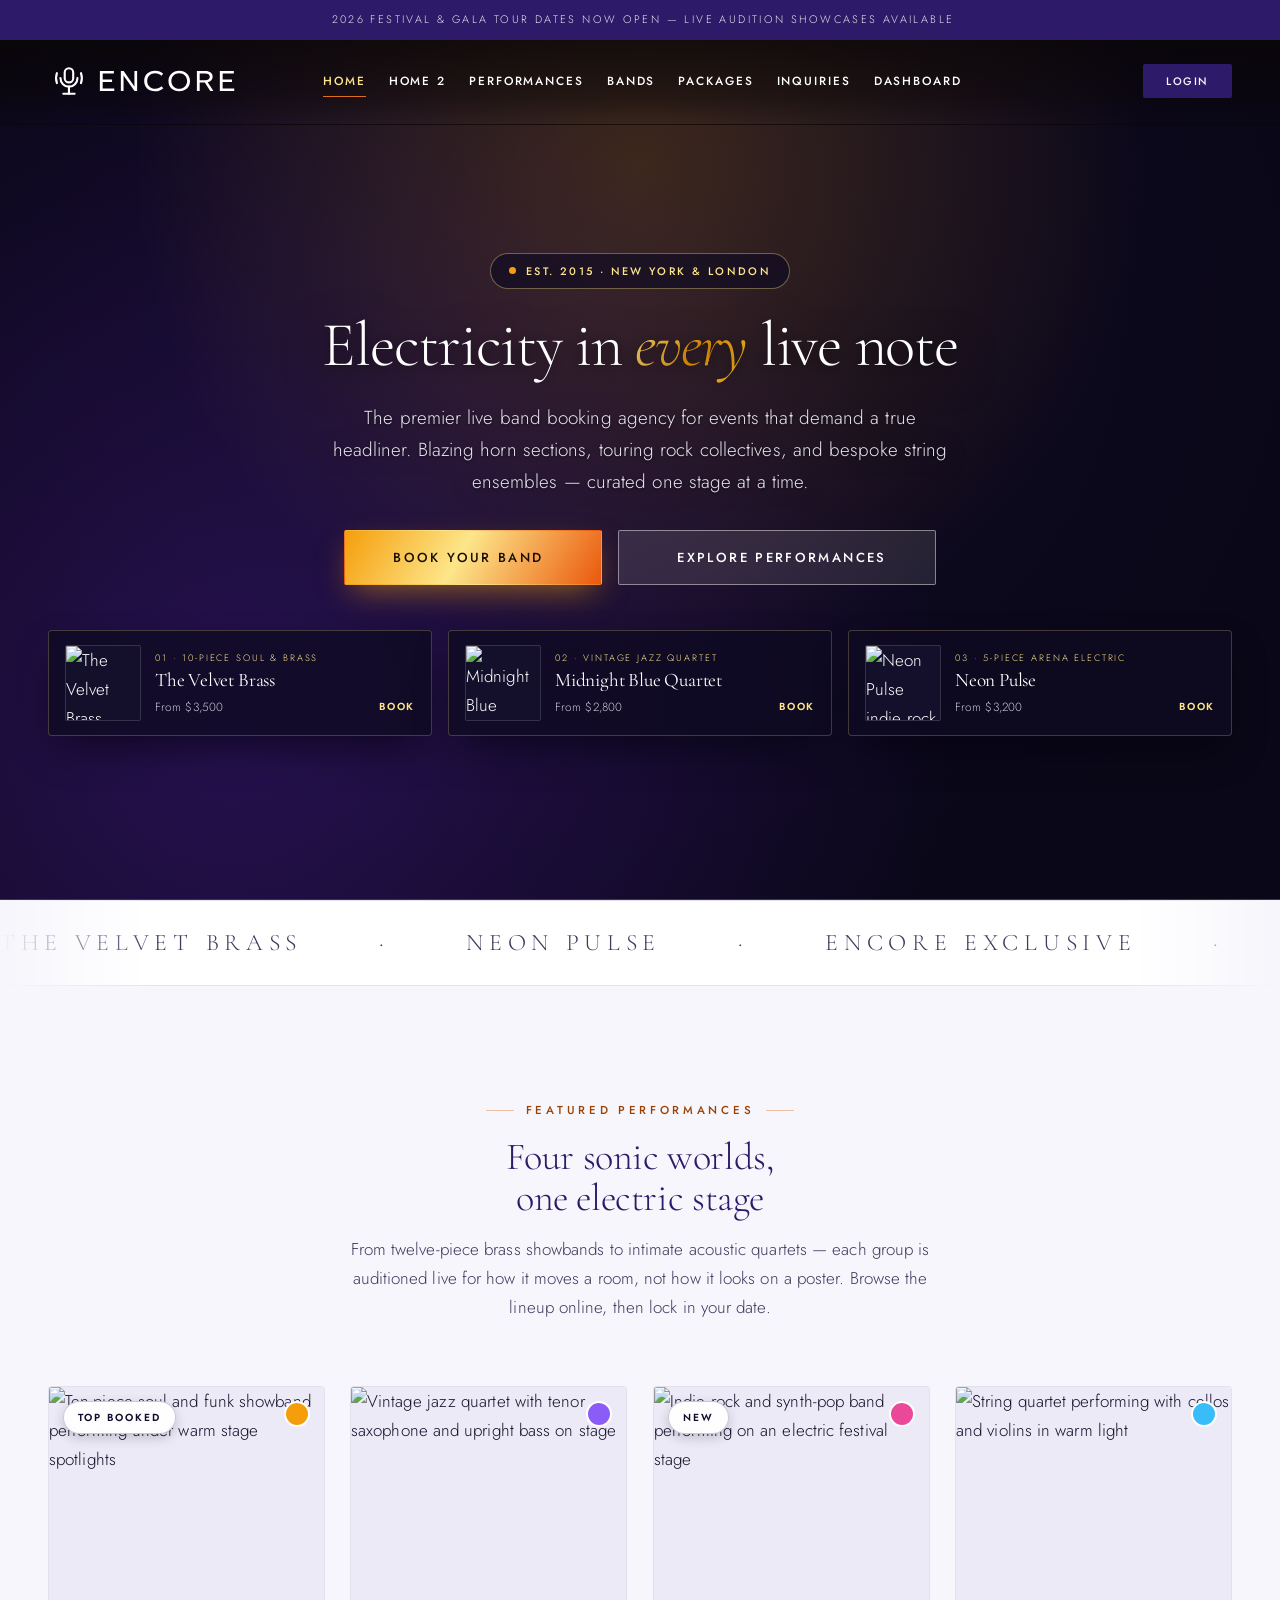
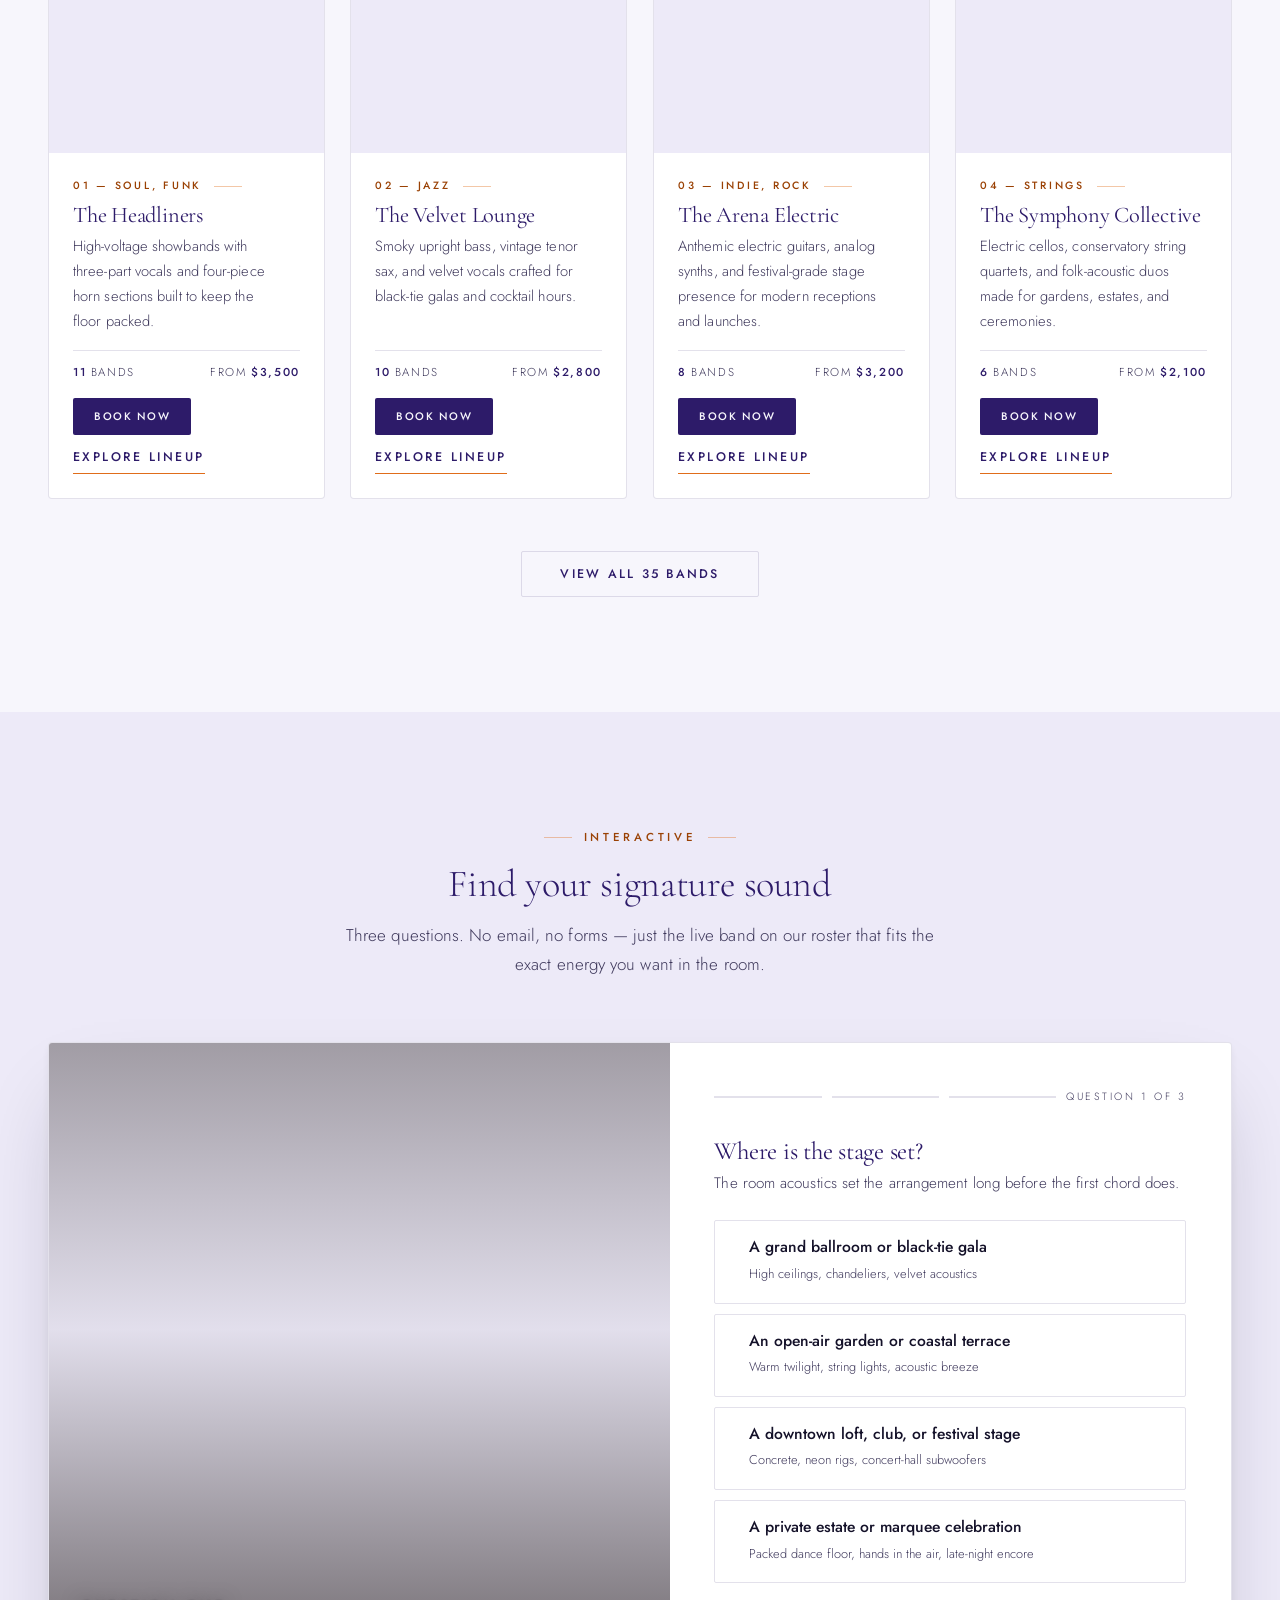
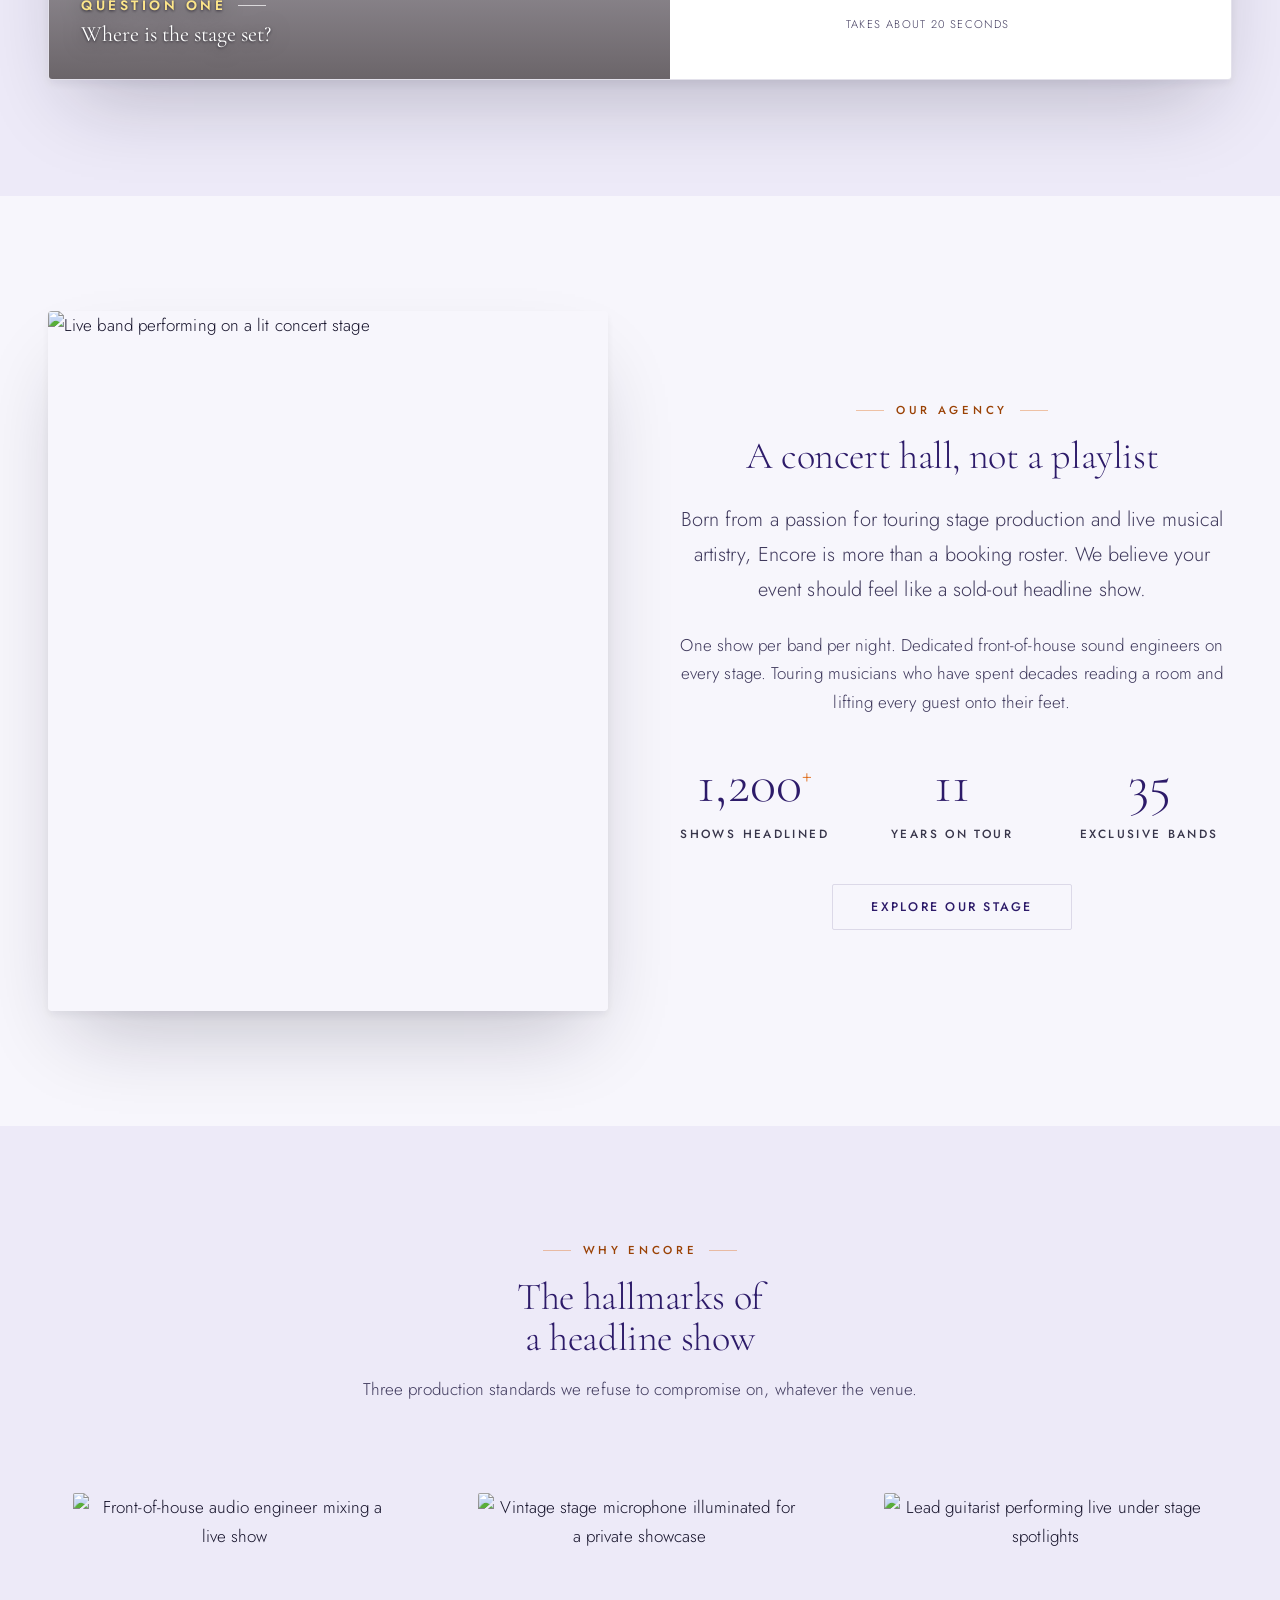
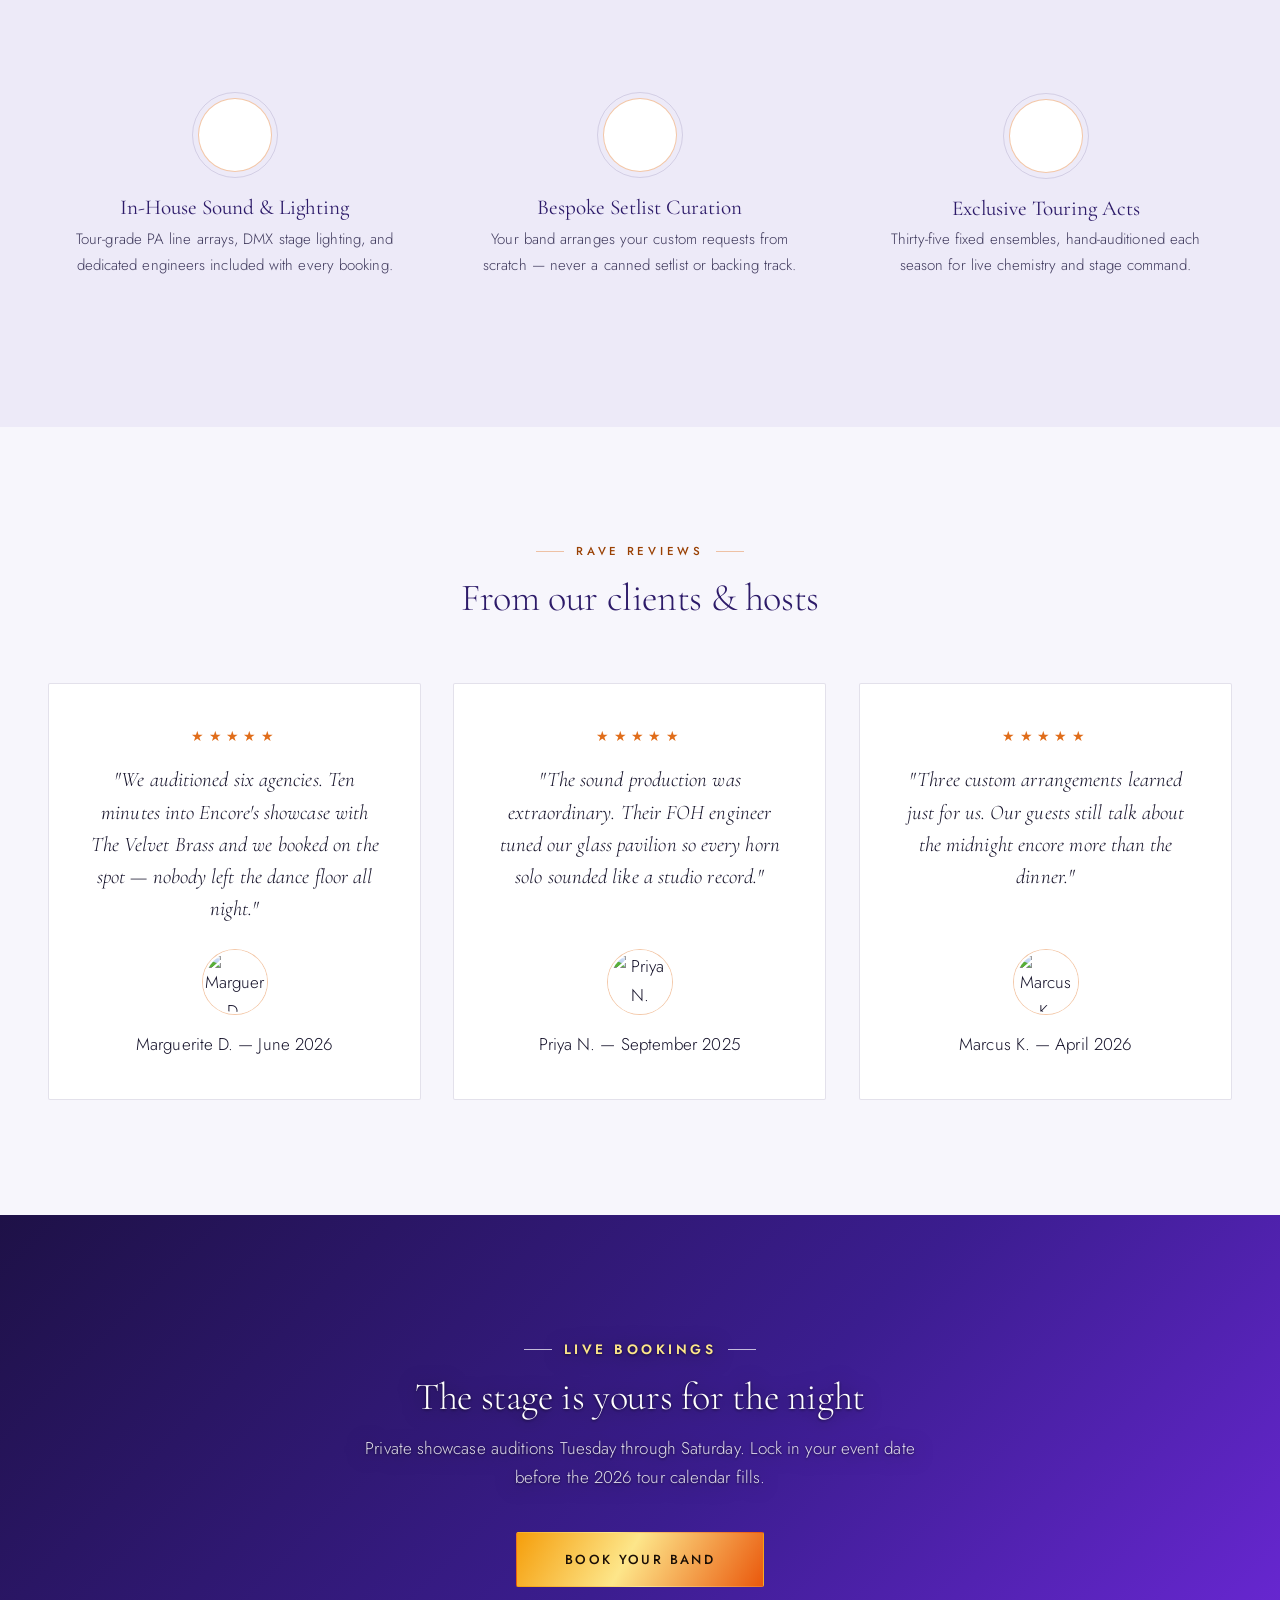
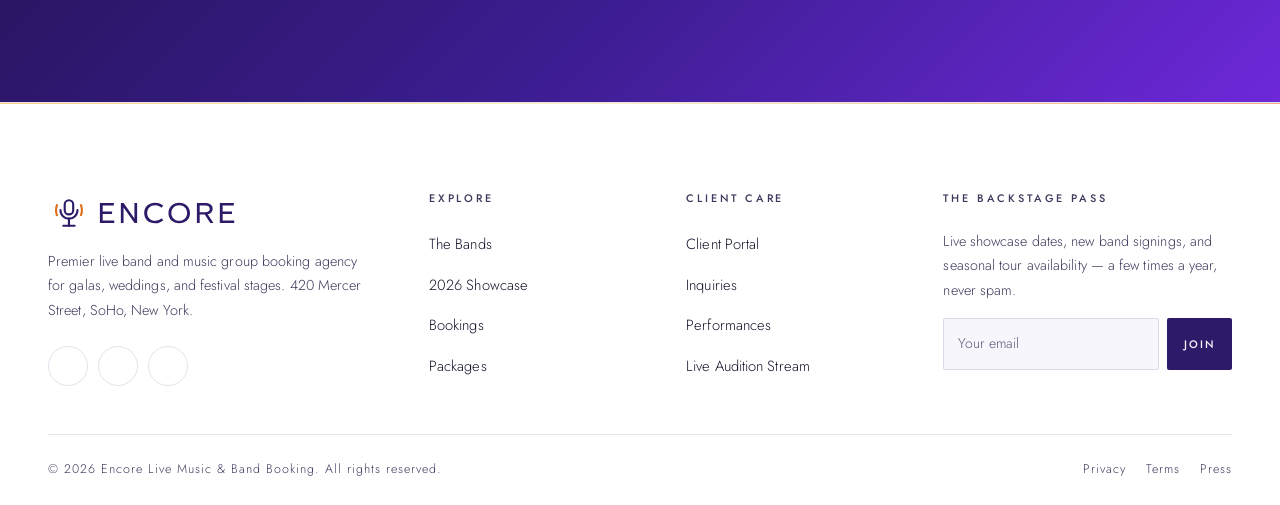
==== commit 8c7fcbda: "U" ====
--- a/index.html
+++ b/index.html
@@ -16,7 +16,6 @@
 </head>
 
 <body>
-  <div class="scroll-progress"></div>
 
   <!-- Announcement -->
   <div class="topbar">
@@ -34,7 +33,6 @@
         <a href="performances.html" class="nav-link">Performances</a>
         <a href="bands.html" class="nav-link">Bands</a>
         <a href="packages.html" class="nav-link">Packages</a>
-        <a href="bookings.html" class="nav-link">Bookings</a>
         <a href="inquiries.html" class="nav-link">Inquiries</a>
         <a href="dashboard.html" class="nav-link">Dashboard</a>
       </nav>
@@ -59,7 +57,6 @@
       <a href="performances.html" class="drawer-link">Performances</a>
       <a href="bands.html" class="drawer-link">Bands</a>
       <a href="packages.html" class="drawer-link">Packages</a>
-      <a href="bookings.html" class="drawer-link">Bookings</a>
       <a href="inquiries.html" class="drawer-link">Inquiries</a>
       <a href="dashboard.html" class="drawer-link">Dashboard</a>
     </nav>
@@ -74,9 +71,9 @@
 
   <!-- Hero -->
   <section class="hero">
-    <div class="hero-media" style="background-image: url('https://images.unsplash.com/photo-1501386761578-eac5c94b800a?q=80&w=2070&auto=format&fit=crop');">
-    </div>
-    <div class="container hero-grid">
+    <div class="hero-media" style="background-image: url('https://images.squarespace-cdn.com/content/v1/69b7fb6494dab65e9a8b87fe/75b9cf4e-8f0b-433e-a7b2-62a462263cb2/ChatGPT+Image+Aug+20%2C+2026%2C+04_54_11+PM.png');">
+    </div>
+    <div class="container hero-stage">
       <div class="hero-content fade-in">
         <span class="hero-badge"><span class="live-dot" aria-hidden="true"></span> Est. 2015 &middot; New York &amp; London</span>
         <h1>Electricity in <em>every</em> live note</h1>
@@ -86,58 +83,52 @@
           <a href="bookings.html" class="btn btn-gold btn-lg">Book Your Band <i class="ph-light ph-arrow-right"></i></a>
           <a href="#collections" class="btn btn-light btn-lg"><i class="ph-light ph-play-circle"></i> Explore Performances</a>
         </div>
-
-        <div class="hero-metrics">
-          <div>
-            <div class="hero-metric-num">35<span>+</span></div>
-            <div class="hero-metric-label">Touring Bands</div>
-          </div>
-          <div>
-            <div class="hero-metric-num">1,200<span>+</span></div>
-            <div class="hero-metric-label">Shows Headlined</div>
-          </div>
-          <div>
-            <div class="hero-metric-num">4.98<span>★</span></div>
-            <div class="hero-metric-label">Client Rating</div>
-          </div>
-        </div>
-      </div>
-
-      <!-- VIP Headliner Spotlight Deck -->
-      <aside class="hero-showcase fade-in" data-hero-deck aria-label="Featured live bands">
-        <div class="hero-deck-tabs" role="tablist" aria-label="Select featured band">
-          <button type="button" class="hero-deck-tab is-active" role="tab" aria-selected="true" data-act="velvet">01 · Velvet Brass</button>
-          <button type="button" class="hero-deck-tab" role="tab" aria-selected="false" data-act="midnight">02 · Midnight Blue</button>
-          <button type="button" class="hero-deck-tab" role="tab" aria-selected="false" data-act="neon">03 · Neon Pulse</button>
-        </div>
-
-        <div class="hero-deck-media">
-          <span class="hero-deck-status"><span class="live-dot" aria-hidden="true"></span> <span data-deck-status>2026 Dates Open</span></span>
-          <img src="https://images.unsplash.com/photo-1459749411175-04bf5292ceea?q=80&w=1200&auto=format&fit=crop"
-            alt="The Velvet Brass ten-piece soul and horn showband live on stage" data-deck-img>
-          <div class="eq-bars" aria-hidden="true">
-            <span></span><span></span><span></span><span></span>
-          </div>
-        </div>
-
-        <div class="hero-deck-body">
-          <span class="hero-deck-tag" data-deck-tag>Featured Headliner &middot; 10-Piece</span>
-          <h3 data-deck-name>The Velvet Brass</h3>
-          <p class="hero-deck-desc" data-deck-desc>Blazing four-piece horns, three dynamic lead vocalists, and unstoppable Motown &amp; soul energy.</p>
-          <div class="hero-deck-specs" data-deck-specs>
-            <span>4-Piece Horns</span>
-            <span>3 &times; 45m Sets</span>
-            <span>Pro FOH Included</span>
-          </div>
-          <div class="hero-deck-foot">
-            <div class="hero-deck-price">
-              <small>Starting Fee</small>
-              <strong data-deck-price>$3,500</strong>
-            </div>
-            <a href="bookings.html?gown=The%20Velvet%20Brass&amp;order=1" class="btn btn-gold btn-sm" data-deck-cta>Check Date <i class="ph-light ph-arrow-right"></i></a>
-          </div>
-        </div>
-      </aside>
+      </div>
+
+      <!-- Bottom 3-Column Live Headliner Bill -->
+      <div class="hero-bill-dock fade-in" aria-label="Featured 2026 headliner acts">
+        <a href="bookings.html?gown=The%20Velvet%20Brass&amp;order=1" class="hero-bill-card">
+          <div class="hero-bill-thumb">
+            <img src="https://f0e98718daf6031c6b65.b-cdn.net/wp-content/uploads/2026/11/db-hero-weddings-poster.jpg.webp" alt="The Velvet Brass showband" loading="eager">
+          </div>
+          <div class="hero-bill-info">
+            <span class="hero-bill-genre">01 &middot; 10-Piece Soul &amp; Brass</span>
+            <h3>The Velvet Brass</h3>
+            <div class="hero-bill-foot">
+              <span>From $3,500</span>
+              <span class="hero-bill-cta">Book <i class="ph-light ph-arrow-right"></i></span>
+            </div>
+          </div>
+        </a>
+
+        <a href="bookings.html?gown=Midnight%20Blue%20Quartet&amp;order=1" class="hero-bill-card">
+          <div class="hero-bill-thumb">
+            <img src="https://cdn0.weddingwire.com/vendor/374763/3_2/960/jpg/in-the-blue-band-photo_51_1367473-1573250186.webp" alt="Midnight Blue Quartet jazz ensemble" loading="eager">
+          </div>
+          <div class="hero-bill-info">
+            <span class="hero-bill-genre">02 &middot; Vintage Jazz Quartet</span>
+            <h3>Midnight Blue Quartet</h3>
+            <div class="hero-bill-foot">
+              <span>From $2,800</span>
+              <span class="hero-bill-cta">Book <i class="ph-light ph-arrow-right"></i></span>
+            </div>
+          </div>
+        </a>
+
+        <a href="bookings.html?gown=Neon%20Pulse&amp;order=1" class="hero-bill-card">
+          <div class="hero-bill-thumb">
+            <img src="https://images.unsplash.com/photo-1470225620780-dba8ba36b745?q=80&w=400&auto=format&fit=crop" alt="Neon Pulse indie rock band" loading="eager">
+          </div>
+          <div class="hero-bill-info">
+            <span class="hero-bill-genre">03 &middot; 5-Piece Arena Electric</span>
+            <h3>Neon Pulse</h3>
+            <div class="hero-bill-foot">
+              <span>From $3,200</span>
+              <span class="hero-bill-cta">Book <i class="ph-light ph-arrow-right"></i></span>
+            </div>
+          </div>
+        </a>
+      </div>
     </div>
   </section>
 
@@ -168,11 +159,11 @@
           <a href="bands.html#classic" class="collection-media">
             <span class="badge badge-float">Top Booked</span>
             <span class="collection-swatch" style="background:#F59E0B" aria-hidden="true"></span>
-            <img src="https://images.unsplash.com/photo-1459749411175-04bf5292ceea?q=80&w=1200&auto=format&fit=crop"
+            <img src="https://encrypted-tbn0.gstatic.com/images?q=tbn:ANd9GcQgY75cuzKEqs_eiZA4duZ0gvaJOQhNXh3-UidzsdTT2RsHQT5imBTewHo&s=10"
               alt="Ten-piece soul and funk showband performing under warm stage spotlights" loading="lazy">
           </a>
           <div class="collection-body">
-            <span class="eyebrow eyebrow-start">01 — Soul, Funk &amp; Motown</span>
+            <span class="eyebrow eyebrow-start">01 — Soul, Funk</span>
             <h3>The Headliners</h3>
             <p>High-voltage showbands with three-part vocals and four-piece horn sections built to keep the floor packed.</p>
             <div class="collection-meta"><span><b>11</b> bands</span><span>From <b>$3,500</b></span></div>
@@ -187,11 +178,11 @@
         <article class="collection-card" data-reveal style="--delay: 100ms">
           <a href="bands.html#romantic" class="collection-media">
             <span class="collection-swatch" style="background:#8B5CF6" aria-hidden="true"></span>
-            <img src="https://images.unsplash.com/photo-1511192336575-5a79af67a629?q=80&w=1200&auto=format&fit=crop"
+            <img src="https://rachelgouk.com/images/blog/2025/06/peace-hotel-jazz-bar-band-shanghai-bund-65.jpg"
               alt="Vintage jazz quartet with tenor saxophone and upright bass on stage" loading="lazy">
           </a>
           <div class="collection-body">
-            <span class="eyebrow eyebrow-start">02 — Jazz &amp; Swing</span>
+            <span class="eyebrow eyebrow-start">02 — Jazz</span>
             <h3>The Velvet Lounge</h3>
             <p>Smoky upright bass, vintage tenor sax, and velvet vocals crafted for black-tie galas and cocktail hours.</p>
             <div class="collection-meta"><span><b>10</b> bands</span><span>From <b>$2,800</b></span></div>
@@ -207,11 +198,11 @@
           <a href="bands.html#modern" class="collection-media">
             <span class="badge badge-float">New</span>
             <span class="collection-swatch" style="background:#EC4899" aria-hidden="true"></span>
-            <img src="https://images.unsplash.com/photo-1470225620780-dba8ba36b745?q=80&w=1200&auto=format&fit=crop"
+            <img src="https://rollingstoneindia.com/wp-content/uploads/2018/01/VH1SS2017_1102_205513_740A9145_AG-e1515503440717.jpg"
               alt="Indie rock and synth-pop band performing on an electric festival stage" loading="lazy">
           </a>
           <div class="collection-body">
-            <span class="eyebrow eyebrow-start">03 — Indie, Rock &amp; Pop</span>
+            <span class="eyebrow eyebrow-start">03 — Indie, Rock</span>
             <h3>The Arena Electric</h3>
             <p>Anthemic electric guitars, analog synths, and festival-grade stage presence for modern receptions and launches.</p>
             <div class="collection-meta"><span><b>8</b> bands</span><span>From <b>$3,200</b></span></div>
@@ -226,11 +217,11 @@
         <article class="collection-card" data-reveal style="--delay: 300ms">
           <a href="bands.html#ethereal" class="collection-media">
             <span class="collection-swatch" style="background:#38BDF8" aria-hidden="true"></span>
-            <img src="https://images.unsplash.com/photo-1465847899084-d164df4dedc6?q=80&w=1200&auto=format&fit=crop"
+            <img src="https://www.stringmusicians.com.au/wp-content/uploads/2023/06/String-Musicians-Australia-String-Quartet-for-Hire-6-1.jpg"
               alt="String quartet performing with cellos and violins in warm light" loading="lazy">
           </a>
           <div class="collection-body">
-            <span class="eyebrow eyebrow-start">04 — Strings &amp; Acoustic</span>
+            <span class="eyebrow eyebrow-start">04 — Strings</span>
             <h3>The Symphony Collective</h3>
             <p>Electric cellos, conservatory string quartets, and folk-acoustic duos made for gardens, estates, and ceremonies.</p>
             <div class="collection-meta"><span><b>6</b> bands</span><span>From <b>$2,100</b></span></div>
@@ -425,7 +416,7 @@
     <div class="container">
       <div class="split split-story">
         <div data-reveal="left">
-          <img src="https://images.unsplash.com/photo-1516450360452-9312f5e86fc7?q=80&w=1200&auto=format&fit=crop" alt="Live band performing on a lit concert stage"
+          <img src="https://images.unsplash.com/photo-1785782641361-067b3186a371?fm=jpg&q=60&w=3000&auto=format&fit=crop&ixlib=rb-4.1.0&ixid=M3wxMjA3fDB8MHxwaG90by1yZWxhdGVkfDE1fHx8ZW58MHx8fHx8" alt="Live band performing on a lit concert stage"
             style="border-radius: var(--radius-lg); box-shadow: var(--shadow-lg); aspect-ratio: 4/5; object-fit: cover; width: 100%;">
         </div>
         <div data-reveal="right">
@@ -472,21 +463,21 @@
 
       <div class="features-grid">
         <div class="feature" data-reveal style="--delay: 0ms">
-          <div class="feature-media"><img src="https://images.unsplash.com/photo-1598488035139-bdbb2231ce04?q=80&w=1000&auto=format&fit=crop"
+          <div class="feature-media"><img src="https://s3.amazonaws.com/a-us.storyblok.com/f/570395326227278/742171/62c4ccf3b1/live_sound_engineer-550f97787fa5a8cbe31abbb1245dee5d.png"
               alt="Front-of-house audio engineer mixing a live show" loading="lazy"></div>
           <div class="feature-icon"><i class="ph-light ph-faders"></i></div>
           <h4>In-House Sound &amp; Lighting</h4>
           <p>Tour-grade PA line arrays, DMX stage lighting, and dedicated engineers included with every booking.</p>
         </div>
         <div class="feature" data-reveal style="--delay: 100ms">
-          <div class="feature-media"><img src="https://images.unsplash.com/photo-1511671782779-c97d3d27a1d4?q=80&w=1000&auto=format&fit=crop"
+          <div class="feature-media"><img src="https://thumbs.dreamstime.com/b/classic-vintage-style-microphone-stands-center-stage-polished-wooden-floor-dramatically-illuminated-single-spotlight-424523873.jpg"
               alt="Vintage stage microphone illuminated for a private showcase" loading="lazy"></div>
           <div class="feature-icon"><i class="ph-light ph-microphone-stage"></i></div>
           <h4>Bespoke Setlist Curation</h4>
           <p>Your band arranges your custom requests from scratch — never a canned setlist or backing track.</p>
         </div>
         <div class="feature" data-reveal style="--delay: 200ms">
-          <div class="feature-media"><img src="https://images.unsplash.com/photo-1493225457124-a3eb161ffa5f?q=80&w=1000&auto=format&fit=crop"
+          <div class="feature-media"><img src="https://www.thetimes.com/imageserver/image/82dfdeac-a75d-4840-819b-910a3be119b2.jpg?strip=all&format=webp&crop=5462px%2C3073px%2C233px%2C211px&resize=2360"
               alt="Lead guitarist performing live under stage spotlights" loading="lazy"></div>
           <div class="feature-icon"><i class="ph-light ph-crown"></i></div>
           <h4>Exclusive Touring Acts</h4>
--- a/assets/css/style.css
+++ b/assets/css/style.css
@@ -20,13 +20,13 @@
 
   /* Ink */
   --text-color: #141129;
-  /* Secondary text — darkened for AA+ contrast on light studio surfaces */
-  --muted: #524C70;
+  /* Secondary text — darkened for AA+ contrast on light studio & lavender surfaces */
+  --muted: #3F395C;
   --primary-color: #2D1B69;
   --accent-color: #E06D1A;
   --accent-soft: #FAD5B3;
-  /* Amber-gold for small text on light surfaces (AA contrast) */
-  --accent-text: #B85008;
+  /* Amber-gold for small text on light surfaces (AA+ contrast) */
+  --accent-text: #9A4104;
   /* Spotlight gold for text over photos — stays light in both themes */
   --on-image-gold: #FDE68A;
   --on-image-shadow: 0 1px 3px rgba(8,5,20,.65), 0 2px 20px rgba(8,5,20,.55);
@@ -85,17 +85,17 @@
   --surface-2: #1B1533;
   --card-bg: #130F24;
 
-  --text-color: #F4F2FF;
-  --muted: #A39BC2;
-  --primary-color: #F5F3FF;
-  --accent-color: #F59E0B;
+  --text-color: #FFFFFF;
+  --muted: #D8D2F0;
+  --primary-color: #FFFFFF;
+  --accent-color: #FBBF24;
   --accent-soft: #78350F;
-  --accent-text: #FBBF24;
-
-  --border-color: rgba(244, 242, 255, 0.12);
-  --hairline: rgba(245, 158, 11, 0.36);
-  --grid-line: rgba(244, 242, 255, 0.045);
-  --header-bg: rgba(11, 8, 22, 0.78);
+  --accent-text: #FDE68A;
+
+  --border-color: rgba(244, 242, 255, 0.18);
+  --hairline: rgba(251, 191, 36, 0.52);
+  --grid-line: rgba(244, 242, 255, 0.055);
+  --header-bg: rgba(11, 8, 22, 0.84);
   --scrim: linear-gradient(180deg, rgba(6,4,14,.75) 0%, rgba(6,4,14,.52) 40%, rgba(6,4,14,.88) 100%);
 
   --gold-grad: linear-gradient(120deg, #F59E0B 0%, #FDE68A 45%, #D97706 100%);
@@ -111,7 +111,7 @@
    ============================================================ */
 *, *::before, *::after { margin: 0; padding: 0; box-sizing: border-box; }
 
-html { scroll-behavior: smooth; -webkit-text-size-adjust: 100%; }
+html { scroll-behavior: smooth; -webkit-text-size-adjust: 100%; overflow-x: clip; }
 
 body {
   font-family: var(--font-body);
@@ -121,11 +121,12 @@
   line-height: 1.7;
   font-weight: 300;
   letter-spacing: .005em;
-  overflow-x: hidden;
+  overflow-x: clip;
   -webkit-font-smoothing: antialiased;
   -moz-osx-font-smoothing: grayscale;
   transition: background-color .5s var(--ease-soft), color .5s var(--ease-soft);
 }
+[data-theme="dark"] body { font-weight: 400; }
 
 body.no-scroll { overflow: hidden; }
 
@@ -354,6 +355,8 @@
 }
 .btn-gold::after { background: var(--primary-color); }
 .btn-gold:hover { color: var(--bg-color); }
+.cta-band .btn-gold::after { background: #FFFFFF; }
+.cta-band .btn-gold:hover { color: #140B2E; border-color: #FFFFFF; }
 
 .btn-light {
   background: rgba(255,255,255,.1);
@@ -528,16 +531,6 @@
 body:not(.scrolled):has(.hero) .navbar .icon-btn:hover { background-color: rgba(255,255,255,.12); border-color: rgba(255,255,255,.3); }
 .hamburger { display: none; }
 
-/* Scroll progress hairline */
-.scroll-progress {
-  position: fixed;
-  top: 0; left: 0;
-  height: 2px; width: 0%;
-  background: var(--gold-grad);
-  z-index: 1003;
-  transition: width .1s linear;
-}
-
 /* ============================================================
    7. MOBILE DRAWER
    ============================================================ */
@@ -633,15 +626,15 @@
 .overlay.show { opacity: 1; visibility: visible; }
 
 /* ============================================================
-   8. HERO
+   8. HERO — Centered Full-Bleed Arena Stage + Bottom Bill Dock
    ============================================================ */
 .hero {
   position: relative;
   min-height: 100svh;
   display: flex;
-  align-items: center;
+  flex-direction: column;
   justify-content: center;
-  padding: clamp(132px, 15vh, 168px) 0 clamp(56px, 7vh, 88px);
+  padding: clamp(134px, 15vh, 168px) 0 clamp(44px, 5vh, 68px);
   overflow: hidden;
   color: #fff;
   background-color: #0B0816;
@@ -665,45 +658,42 @@
   content: '';
   position: absolute; inset: 0;
   background:
-    linear-gradient(108deg, rgba(10, 7, 24, .92) 0%, rgba(20, 13, 46, .78) 48%, rgba(10, 7, 24, .64) 100%),
-    linear-gradient(180deg, rgba(10, 7, 24, .45) 0%, rgba(10, 7, 24, 0) 35%, rgba(10, 7, 24, .78) 100%);
+    radial-gradient(ellipse at 50% 34%, rgba(20, 13, 46, .58) 0%, rgba(10, 7, 24, .9) 75%),
+    linear-gradient(180deg, rgba(10, 7, 24, .65) 0%, rgba(10, 7, 24, .35) 38%, rgba(10, 7, 24, .92) 100%);
   z-index: 1;
 }
 .hero::after {
   content: '';
   position: absolute; inset: 0;
   background:
-    radial-gradient(circle at 76% 32%, rgba(245, 158, 11, .22), transparent 52%),
-    radial-gradient(circle at 18% 82%, rgba(109, 40, 217, .32), transparent 56%);
+    radial-gradient(circle at 50% 18%, rgba(245, 158, 11, .2), transparent 52%),
+    radial-gradient(circle at 18% 82%, rgba(109, 40, 217, .28), transparent 56%);
   z-index: 2;
   pointer-events: none;
 }
 
-.hero-grid {
+.hero-stage {
   position: relative;
   z-index: 3;
-  display: grid;
-  grid-template-columns: minmax(0, 1.12fr) minmax(0, .88fr);
-  gap: clamp(32px, 4.5vw, 72px);
-  align-items: center;
 }
 
 .hero-content {
   position: relative;
   z-index: 3;
-  text-align: left;
-  max-width: 660px;
+  text-align: center;
+  max-width: 820px;
+  margin-inline: auto;
 }
 
 .hero-badge {
   display: inline-flex;
   align-items: center;
   gap: 10px;
-  padding: 8px 16px;
+  padding: 8px 18px;
   margin-bottom: var(--spacing-3);
   border-radius: var(--radius-pill);
-  background: rgba(255, 255, 255, .07);
-  border: 1px solid rgba(253, 230, 138, .32);
+  background: rgba(15, 11, 34, .68);
+  border: 1px solid rgba(253, 230, 138, .38);
   backdrop-filter: blur(12px);
   -webkit-backdrop-filter: blur(12px);
   font-size: .68rem;
@@ -729,11 +719,11 @@
 .hero-content .eyebrow::before, .hero-content .eyebrow::after { background: rgba(255,255,255,.7); }
 .hero-content h1 {
   color: #fff;
-  font-size: clamp(2.5rem, 1.85rem + 2.5vw, 3.75rem);
-  line-height: 1.04;
+  font-size: clamp(2.55rem, 1.85rem + 2.6vw, 4rem);
+  line-height: 1.03;
   letter-spacing: -.02em;
   margin-bottom: var(--spacing-3);
-  text-shadow: 0 2px 12px rgba(0,0,0,.45), 0 8px 44px rgba(0,0,0,.55);
+  text-shadow: 0 2px 14px rgba(0,0,0,.55), 0 8px 44px rgba(0,0,0,.6);
 }
 .hero-content h1 em {
   font-style: italic;
@@ -743,226 +733,105 @@
   color: transparent;
 }
 .hero-content p {
-  color: rgba(244, 242, 255, .86);
+  color: rgba(248, 246, 255, .92);
   font-size: clamp(1rem, .95rem + .35vw, 1.18rem);
-  max-width: 50ch;
-  margin: 0 0 var(--spacing-4);
-}
-.hero-actions { display: flex; gap: var(--spacing-2); justify-content: flex-start; flex-wrap: wrap; }
+  max-width: 56ch;
+  margin: 0 auto var(--spacing-4);
+}
+.hero-actions { display: flex; gap: var(--spacing-2); justify-content: center; flex-wrap: wrap; }
 .hero-actions .btn-gold {
   box-shadow: 0 12px 32px -8px rgba(245, 158, 11, .55);
 }
+.hero-actions .btn-gold::after { background: #FFFFFF; }
 .hero-actions .btn-gold:hover {
-  background: #fff;
   color: #140B2E;
-}
-
-.hero-metrics {
+  border-color: #FFFFFF;
+}
+.hero-actions .btn-light:hover {
+  color: #140B2E;
+}
+
+/* Horizontal Concert Bill Dock across the bottom of Home 1 Hero */
+.hero-bill-dock {
+  margin-top: clamp(36px, 5vh, 56px);
   display: grid;
-  grid-template-columns: repeat(3, minmax(0, auto));
-  justify-content: start;
-  gap: clamp(20px, 3vw, 44px);
-  margin-top: var(--spacing-5);
-  padding-top: var(--spacing-4);
-  border-top: 1px solid rgba(255, 255, 255, .16);
-}
-.hero-metric-num {
-  font-family: var(--font-heading);
-  font-size: clamp(1.75rem, 1.4rem + 1vw, 2.35rem);
-  font-weight: 400;
-  color: #fff;
-  line-height: 1;
-}
-.hero-metric-num span { color: var(--on-image-gold); }
-.hero-metric-label {
-  font-size: .62rem;
-  letter-spacing: .2em;
-  text-transform: uppercase;
-  color: rgba(244, 242, 255, .68);
-  margin-top: 8px;
-}
-
-/* Right Column: Frosted VIP Headliner Showcase Deck */
-.hero-showcase {
-  position: relative;
-  background: rgba(15, 11, 34, .74);
-  border: 1px solid rgba(253, 230, 138, .24);
+  grid-template-columns: repeat(3, minmax(0, 1fr));
+  gap: 16px;
+}
+.hero-bill-card {
+  position: relative;
+  display: grid;
+  grid-template-columns: 76px minmax(0, 1fr);
+  gap: 14px;
+  align-items: center;
+  padding: 14px 16px;
+  background: rgba(15, 11, 34, .78);
+  border: 1px solid rgba(253, 230, 138, .22);
   border-radius: var(--radius-lg);
-  backdrop-filter: blur(22px);
-  -webkit-backdrop-filter: blur(22px);
-  box-shadow: 0 32px 80px -16px rgba(4, 2, 14, .82);
-  overflow: hidden;
-}
-.hero-showcase::before {
-  content: '';
-  position: absolute; top: 0; left: 0; right: 0;
-  height: 2px;
-  background: var(--gold-grad);
-  z-index: 4;
-}
-
-.hero-deck-tabs {
-  display: grid;
-  grid-template-columns: repeat(3, 1fr);
-  border-bottom: 1px solid rgba(255, 255, 255, .12);
-  background: rgba(255, 255, 255, .03);
-}
-.hero-deck-tab {
-  background: transparent;
-  border: none;
-  border-right: 1px solid rgba(255, 255, 255, .09);
-  padding: 13px 10px;
-  cursor: pointer;
-  font-size: .64rem;
-  letter-spacing: .16em;
-  text-transform: uppercase;
-  color: rgba(244, 242, 255, .66);
-  transition: color .3s var(--ease-soft), background-color .3s var(--ease-soft);
-  white-space: nowrap;
-  overflow: hidden;
-  text-overflow: ellipsis;
-}
-.hero-deck-tab:last-child { border-right: none; }
-.hero-deck-tab:hover { color: #fff; background: rgba(255, 255, 255, .05); }
-.hero-deck-tab.is-active {
-  color: var(--on-image-gold);
-  background: rgba(245, 158, 11, .12);
-  font-weight: 600;
-}
-
-.hero-deck-media {
-  position: relative;
-  aspect-ratio: 16 / 10;
+  backdrop-filter: blur(18px);
+  -webkit-backdrop-filter: blur(18px);
+  box-shadow: 0 18px 44px -14px rgba(4, 2, 14, .78);
+  transition: transform .4s var(--ease), border-color .4s var(--ease), background-color .4s var(--ease);
+}
+.hero-bill-card:hover {
+  transform: translateY(-4px);
+  border-color: rgba(253, 230, 138, .65);
+  background: rgba(22, 16, 48, .9);
+}
+.hero-bill-thumb {
+  width: 76px; height: 76px;
+  border-radius: var(--border-radius);
   overflow: hidden;
   background: #140F2B;
-}
-.hero-deck-media img {
+  border: 1px solid rgba(255, 255, 255, .14);
+}
+.hero-bill-thumb img {
   width: 100%; height: 100%;
   object-fit: cover;
-  transition: opacity .35s var(--ease), transform 1.2s var(--ease);
-}
-.hero-showcase:hover .hero-deck-media img { transform: scale(1.04); }
-.hero-deck-media::after {
-  content: '';
-  position: absolute; inset: 0;
-  background: linear-gradient(180deg, rgba(11, 8, 26, .12) 0%, rgba(11, 8, 26, .68) 100%);
-  pointer-events: none;
-}
-
-.hero-deck-status {
-  position: absolute;
-  top: 14px; left: 14px;
-  z-index: 2;
-  display: inline-flex;
-  align-items: center;
-  gap: 8px;
-  padding: 6px 12px;
-  border-radius: var(--radius-pill);
-  background: rgba(11, 8, 26, .76);
-  border: 1px solid rgba(253, 230, 138, .3);
-  backdrop-filter: blur(8px);
-  font-size: .6rem;
-  letter-spacing: .18em;
-  text-transform: uppercase;
-  color: var(--on-image-gold);
-}
-
-.eq-bars {
-  position: absolute;
-  right: 14px; bottom: 14px;
-  z-index: 2;
-  display: inline-flex;
-  align-items: flex-end;
-  gap: 3px;
-  height: 18px;
-  padding: 5px 10px;
-  box-sizing: content-box;
-  border-radius: var(--radius-pill);
-  background: rgba(11, 8, 26, .72);
-  border: 1px solid rgba(255, 255, 255, .18);
-}
-.eq-bars span {
-  width: 2.5px;
-  border-radius: 2px;
-  background: var(--on-image-gold);
-  animation: eqBounce 1.1s ease-in-out infinite alternate;
-}
-.eq-bars span:nth-child(1) { height: 7px; animation-delay: 0s; }
-.eq-bars span:nth-child(2) { height: 15px; animation-delay: .2s; }
-.eq-bars span:nth-child(3) { height: 11px; animation-delay: .4s; }
-.eq-bars span:nth-child(4) { height: 16px; animation-delay: .15s; }
-@keyframes eqBounce {
-  from { transform: scaleY(.35); opacity: .7; }
-  to   { transform: scaleY(1); opacity: 1; }
-}
-
-.hero-deck-body {
-  padding: clamp(20px, 2.4vw, 28px);
-}
-.hero-deck-tag {
-  display: block;
-  font-size: .62rem;
-  letter-spacing: .24em;
-  text-transform: uppercase;
-  color: var(--on-image-gold);
-  margin-bottom: 6px;
-}
-.hero-deck-body h3 {
-  color: #fff;
-  font-size: clamp(1.22rem, 1.14rem + .35vw, 1.4rem);
-  margin-bottom: 6px;
-}
-.hero-deck-desc {
-  color: rgba(244, 242, 255, .76);
-  font-size: .88rem;
-  line-height: 1.55;
-  margin-bottom: 16px;
-}
-.hero-deck-specs {
-  display: flex;
-  flex-wrap: wrap;
-  gap: 8px;
-  margin-bottom: 18px;
-}
-.hero-deck-specs span {
-  font-size: .68rem;
-  letter-spacing: .08em;
-  color: rgba(244, 242, 255, .86);
-  padding: 6px 11px;
-  border-radius: var(--radius-pill);
-  background: rgba(255, 255, 255, .07);
-  border: 1px solid rgba(255, 255, 255, .14);
-}
-.hero-deck-foot {
-  display: flex;
-  align-items: center;
-  justify-content: space-between;
-  gap: 12px;
-  padding-top: 16px;
-  border-top: 1px solid rgba(255, 255, 255, .12);
-}
-.hero-deck-price small {
+  transition: transform .8s var(--ease);
+}
+.hero-bill-card:hover .hero-bill-thumb img { transform: scale(1.08); }
+.hero-bill-info { min-width: 0; text-align: left; }
+.hero-bill-genre {
   display: block;
   font-size: .58rem;
   letter-spacing: .2em;
   text-transform: uppercase;
-  color: rgba(244, 242, 255, .6);
-}
-.hero-deck-price strong {
-  font-family: var(--font-heading);
-  font-size: 1.55rem;
-  font-weight: 400;
+  color: var(--on-image-gold);
+  margin-bottom: 3px;
+  white-space: nowrap;
+  overflow: hidden;
+  text-overflow: ellipsis;
+}
+.hero-bill-info h3 {
   color: #fff;
-  line-height: 1.1;
-}
+  font-size: 1.2rem;
+  line-height: 1.15;
+  margin-bottom: 6px;
+  white-space: nowrap;
+  overflow: hidden;
+  text-overflow: ellipsis;
+}
+.hero-bill-foot {
+  display: flex;
+  align-items: center;
+  justify-content: space-between;
+  gap: 10px;
+  font-size: .74rem;
+  color: rgba(244, 242, 255, .82);
+}
+.hero-bill-cta {
+  color: var(--on-image-gold);
+  font-size: .64rem;
+  font-weight: 600;
+  letter-spacing: .16em;
+  text-transform: uppercase;
+  white-space: nowrap;
+}
+.hero-bill-card:hover .hero-bill-cta { color: #fff; }
 
 @media (max-width: 991px) {
-  .hero-grid { grid-template-columns: 1fr; text-align: center; }
-  .hero-content { max-width: 100%; text-align: center; }
-  .hero-content p { margin-inline: auto; }
-  .hero-actions { justify-content: center; }
-  .hero-metrics { justify-content: center; }
-  .hero-showcase { max-width: 520px; width: 100%; margin-inline: auto; text-align: left; }
+  .hero-bill-dock { grid-template-columns: 1fr; max-width: 520px; margin-inline: auto; }
 }
 
 .hero-scroll {
@@ -1071,17 +940,35 @@
   display: inline-flex;
   align-items: center;
   gap: 6px;
-  font-size: .62rem;
+  font-size: .64rem;
+  font-weight: 600;
   text-transform: uppercase;
   letter-spacing: .2em;
   padding: 7px 14px;
   border-radius: var(--radius-pill);
   background: var(--surface-2);
-  color: var(--accent-text);
-  border: 1px solid var(--hairline);
-}
-.badge-float { position: absolute; top: 14px; left: 14px; z-index: 3; background: rgba(255,255,255,.92); color: var(--primary-color); backdrop-filter: blur(6px); }
-[data-theme="dark"] .badge-float { background: rgba(30,24,22,.92); color: var(--accent-color); }
+  color: #2D1B69;
+  border: 1px solid rgba(45, 27, 105, .25);
+}
+[data-theme="dark"] .badge {
+  background: #2B2150;
+  color: #FDE68A;
+  border-color: rgba(253, 230, 138, .55);
+}
+.badge-float {
+  position: absolute; top: 14px; left: 14px; z-index: 3;
+  background: rgba(255, 255, 255, .96);
+  color: #140B2E;
+  border: 1px solid rgba(45, 27, 105, .24);
+  box-shadow: 0 4px 12px rgba(0, 0, 0, .18);
+  backdrop-filter: blur(6px);
+}
+[data-theme="dark"] .badge-float {
+  background: rgba(11, 8, 22, .94);
+  color: #FDE68A;
+  border-color: rgba(253, 230, 138, .65);
+  box-shadow: 0 4px 14px rgba(0, 0, 0, .55);
+}
 
 .price {
   font-family: var(--font-heading);
@@ -1110,7 +997,7 @@
 .tile::after {
   content: '';
   position: absolute; inset: 0;
-  background: linear-gradient(180deg, rgba(20,12,10,0) 30%, rgba(20,12,10,.78) 100%);
+  background: linear-gradient(180deg, rgba(8,5,18,.12) 0%, rgba(8,5,18,.55) 42%, rgba(8,5,18,.94) 100%);
   transition: opacity .6s var(--ease);
 }
 .tile:hover img, .tile:hover .tile-bg { transform: scale(1.08); }
@@ -1122,9 +1009,10 @@
   color: #fff;
   text-align: left;
 }
-.tile-body h3 { color: #fff; font-size: clamp(1.22rem, 1.14rem + .35vw, 1.4rem); margin-bottom: 4px; }
-.tile-body p { color: rgba(255,255,255,.8); font-size: .9rem; margin-bottom: 14px; }
-.tile-body .link-underline { color: var(--on-image-gold); }
+.tile-body .eyebrow { color: var(--on-image-gold); font-weight: 600; text-shadow: 0 2px 10px rgba(0,0,0,.85); }
+.tile-body h3 { color: #fff; font-size: clamp(1.22rem, 1.14rem + .35vw, 1.4rem); margin-bottom: 6px; text-shadow: 0 2px 12px rgba(0,0,0,.85); }
+.tile-body p { color: rgba(255,255,255,.94); font-size: .92rem; margin-bottom: 14px; text-shadow: 0 1px 10px rgba(0,0,0,.85); }
+.tile-body .link-underline { color: var(--on-image-gold); text-shadow: 0 1px 8px rgba(0,0,0,.8); }
 .tile-body .link-underline::after { background: var(--on-image-gold); }
 
 /* Stacked variant: image on top, centered text below (index collections) */
@@ -1204,10 +1092,12 @@
 }
 .stat-num sup { font-size: .45em; color: var(--accent-color); vertical-align: super; }
 .stat-label {
-  font-size: .68rem;
+  font-size: .74rem;
+  font-weight: 500;
   text-transform: uppercase;
-  letter-spacing: .24em;
-  color: var(--muted);
+  letter-spacing: .2em;
+  color: var(--text-color);
+  opacity: .84;
   margin-top: 12px;
 }
 
@@ -1625,13 +1515,14 @@
 
 .chip-row { display: flex; flex-wrap: wrap; gap: 8px; }
 .chip {
-  padding: 9px 16px;
+  padding: 9px 14px;
   border: 1px solid var(--border-color);
   border-radius: var(--radius-pill);
   background: transparent;
   cursor: pointer;
-  font-size: .78rem;
-  letter-spacing: .06em;
+  font-size: .75rem;
+  letter-spacing: .04em;
+  white-space: nowrap;
   color: var(--text-color);
   transition: var(--transition);
 }
@@ -1700,6 +1591,12 @@
 .studio-summary .total b { font-family: var(--font-heading); font-size: 1.45rem; color: var(--primary-color); }
 
 .studio-actions { margin-top: var(--spacing-3); display: grid; gap: 12px; }
+.studio-actions .btn {
+  white-space: nowrap;
+  padding: 15px 18px;
+  letter-spacing: .12em;
+  font-size: .76rem;
+}
 .studio-reset {
   background: none; border: none; cursor: pointer;
   font-size: .66rem; letter-spacing: .2em; text-transform: uppercase; color: var(--muted);
@@ -1714,6 +1611,18 @@
   .studio { grid-template-columns: 1fr; }
   .studio-panel { position: static; }
   .studio-stage { aspect-ratio: 3/4; }
+}
+@media (max-width: 480px) {
+  .studio .chip {
+    padding: 8px 11px;
+    font-size: .71rem;
+    letter-spacing: .03em;
+  }
+  .studio-actions .btn {
+    padding: 14px 12px;
+    font-size: .72rem;
+    letter-spacing: .1em;
+  }
 }
 
 /* ============================================================
@@ -2163,13 +2072,27 @@
   width: 42px; height: 42px;
   border-radius: 50%;
   display: grid; place-items: center;
+  overflow: hidden;
+  padding: 0;
   background: rgba(176, 141, 79, .16);
-  border: 1px solid var(--hairline);
+  border: 1.5px solid var(--hairline);
   color: var(--primary-color);
   font-size: 1.15rem;
+  flex-shrink: 0;
   transition: var(--transition);
 }
-.dash-avatar:hover { background: var(--gold-grad); color: #fff; border-color: transparent; }
+.dash-avatar img {
+  width: 100%;
+  height: 100%;
+  object-fit: cover;
+  object-position: center top;
+  display: block;
+}
+.dash-avatar:hover {
+  border-color: var(--accent-color);
+  box-shadow: 0 0 0 3px rgba(224, 109, 26, .2);
+  transform: translateY(-1px);
+}
 
 /* --- Content --- */
 .portal-main {
@@ -2187,6 +2110,40 @@
 .dashboard-tab-content { display: none; }
 .dashboard-tab-content.active { display: block; animation: stepIn .6s var(--ease) both; }
 
+/* --- Welcome Banner --- */
+.dash-welcome {
+  background: linear-gradient(135deg, rgba(45, 27, 105, .07) 0%, rgba(224, 109, 26, .08) 100%), var(--surface);
+  border: 1px solid var(--border-color);
+  border-top: 2px solid var(--accent-color);
+  border-radius: var(--radius-lg);
+  padding: clamp(20px, 2.5vw, 32px);
+  margin-bottom: var(--spacing-4);
+  display: flex;
+  align-items: center;
+  justify-content: space-between;
+  gap: 20px;
+  flex-wrap: wrap;
+  box-shadow: var(--shadow-sm);
+}
+[data-theme="dark"] .dash-welcome {
+  background: linear-gradient(135deg, rgba(109, 40, 217, .2) 0%, rgba(245, 158, 11, .1) 100%), var(--surface);
+}
+.dash-welcome-copy h3 {
+  font-size: clamp(1.3rem, 1.15rem + .4vw, 1.65rem);
+  margin-bottom: 4px;
+}
+.dash-welcome-copy p {
+  color: var(--text-color);
+  opacity: .88;
+  font-size: .92rem;
+  max-width: 58ch;
+}
+.dash-welcome-actions {
+  display: flex;
+  gap: 10px;
+  flex-wrap: wrap;
+}
+
 /* --- Status tracker --- */
 .status-tracker {
   display: flex;
@@ -2208,8 +2165,8 @@
   z-index: 2;
   background: var(--surface);
   border-radius: 50%;
-  border: 1px solid var(--border-color);
-  color: var(--muted);
+  border: 1px solid var(--hairline);
+  color: var(--primary-color);
   text-align: center;
   width: 46px; height: 46px;
   display: grid; place-items: center;
@@ -2218,18 +2175,19 @@
 .status-step.completed {
   border-color: transparent;
   background: var(--gold-grad);
-  color: #fff;
-  box-shadow: 0 0 0 5px rgba(176,141,79,.14);
+  color: #140B2E;
+  box-shadow: 0 0 0 5px rgba(245,158,11,.22);
 }
 .status-label {
   position: absolute;
   top: 100%; left: 50%;
   transform: translateX(-50%);
   margin-top: 14px;
-  font-size: .62rem;
-  letter-spacing: .18em;
+  font-size: .66rem;
+  font-weight: 500;
+  letter-spacing: .16em;
   text-transform: uppercase;
-  color: var(--muted);
+  color: var(--text-color);
   white-space: nowrap;
 }
 
@@ -2303,14 +2261,7 @@
   .hero-scroll { display: none; }
   .footer-grid { gap: var(--spacing-5); }
   .footer-bottom { flex-direction: column; text-align: center; }
-  .status-label { font-size: .5rem; letter-spacing: .08em; }
-}
-
-@media (max-width: 480px) {
-  .hero-metrics { grid-template-columns: repeat(3, 1fr); gap: 12px; }
-  .hero-deck-tabs { grid-template-columns: 1fr; }
-  .hero-deck-tab { border-right: none; border-bottom: 1px solid rgba(255, 255, 255, .09); }
-  .hero-deck-tab:last-child { border-bottom: none; }
+  .status-label { font-size: .56rem; letter-spacing: .08em; }
 }
 
 @media (max-width: 420px) {
@@ -2674,3 +2625,95 @@
   color: var(--accent-text); font-weight: 500;
 }
 .gown-card[hidden] { display: none; }
+
+/* ============================================================
+   22. PACKAGE BREAKDOWN CARDS (packages.html)
+   ============================================================ */
+.package-tiers {
+  display: grid;
+  grid-template-columns: repeat(3, minmax(0, 1fr));
+  gap: clamp(20px, 2.5vw, 32px);
+}
+.package-tier-card {
+  position: relative;
+  background: var(--surface);
+  border: 1px solid var(--border-color);
+  border-radius: var(--radius-lg);
+  padding: clamp(24px, 3vw, 36px);
+  display: flex;
+  flex-direction: column;
+  box-shadow: var(--shadow-sm);
+  transition: transform .5s var(--ease), border-color .5s var(--ease), box-shadow .5s var(--ease);
+}
+.package-tier-card.is-featured {
+  border-color: var(--hairline);
+  box-shadow: var(--shadow-md);
+}
+.package-tier-card::before {
+  content: '';
+  position: absolute; top: 0; left: 0; right: 0;
+  height: 2px;
+  background: var(--gold-grad);
+  opacity: .55;
+  border-radius: var(--radius-lg) var(--radius-lg) 0 0;
+}
+.package-tier-card.is-featured::before { opacity: 1; }
+.package-tier-card:hover {
+  transform: translateY(-6px);
+  border-color: var(--hairline);
+  box-shadow: var(--shadow-lg);
+}
+.package-tier-head {
+  padding-bottom: var(--spacing-3);
+  margin-bottom: var(--spacing-3);
+  border-bottom: 1px solid var(--border-color);
+}
+.package-tier-head h3 {
+  font-size: clamp(1.22rem, 1.14rem + .35vw, 1.4rem);
+  margin-bottom: 6px;
+}
+.package-tier-price {
+  font-family: var(--font-heading);
+  font-size: 1.85rem;
+  color: var(--primary-color);
+  line-height: 1.1;
+  margin: 10px 0 6px;
+}
+.package-tier-price small {
+  font-family: var(--font-body);
+  font-size: .74rem;
+  color: var(--muted);
+  letter-spacing: .12em;
+  text-transform: uppercase;
+}
+.package-tier-desc {
+  color: var(--muted);
+  font-size: .92rem;
+}
+.package-tier-list {
+  display: grid;
+  gap: 11px;
+  margin-bottom: var(--spacing-4);
+  flex: 1;
+}
+.package-tier-list li {
+  display: flex;
+  align-items: flex-start;
+  gap: 10px;
+  font-size: .9rem;
+  color: var(--text-color);
+}
+.package-tier-list i {
+  color: var(--accent-color);
+  font-size: 1.15rem;
+  flex-shrink: 0;
+  margin-top: 2px;
+}
+@media (max-width: 991px) {
+  .package-tiers { grid-template-columns: repeat(2, minmax(0, 1fr)); }
+  .package-tiers > :nth-child(3):last-child { grid-column: 1 / -1; max-width: 520px; width: 100%; margin-inline: auto; }
+}
+@media (max-width: 767px) {
+  .package-tiers { grid-template-columns: 1fr; }
+  .package-tiers > :nth-child(3):last-child { max-width: none; }
+}
--- a/assets/css/rtl.css
+++ b/assets/css/rtl.css
@@ -83,26 +83,12 @@
 .rtl .studio-summary .row b { text-align: left; }
 
 /* ---------- Hero RTL alignment ---------- */
-html[dir="rtl"] .hero-content,
-.rtl .hero-content { text-align: right; }
-html[dir="rtl"] .hero-deck-tab,
-.rtl .hero-deck-tab { border-right: none; border-left: 1px solid rgba(255, 255, 255, .09); }
-html[dir="rtl"] .hero-deck-tab:last-child,
-.rtl .hero-deck-tab:last-child { border-left: none; }
-html[dir="rtl"] .hero-deck-status,
-.rtl .hero-deck-status { left: auto; right: 14px; }
-html[dir="rtl"] .eq-bars,
-.rtl .eq-bars { right: auto; left: 14px; }
+html[dir="rtl"] .hero-bill-info,
+.rtl .hero-bill-info { text-align: right; }
 html[dir="rtl"] .hero-actions i,
-html[dir="rtl"] .hero-deck-foot i,
+html[dir="rtl"] .hero-bill-cta i,
 .rtl .hero-actions i,
-.rtl .hero-deck-foot i { transform: scaleX(-1); }
-@media (max-width: 991px) {
-  html[dir="rtl"] .hero-content,
-  .rtl .hero-content { text-align: center; }
-  html[dir="rtl"] .hero-showcase,
-  .rtl .hero-showcase { text-align: right; }
-}
+.rtl .hero-bill-cta i { transform: scaleX(-1); }
 
 /* ---------- Tiles, captions and stage feet stay left-read ---------- */
 html[dir="rtl"] .tile-body,
